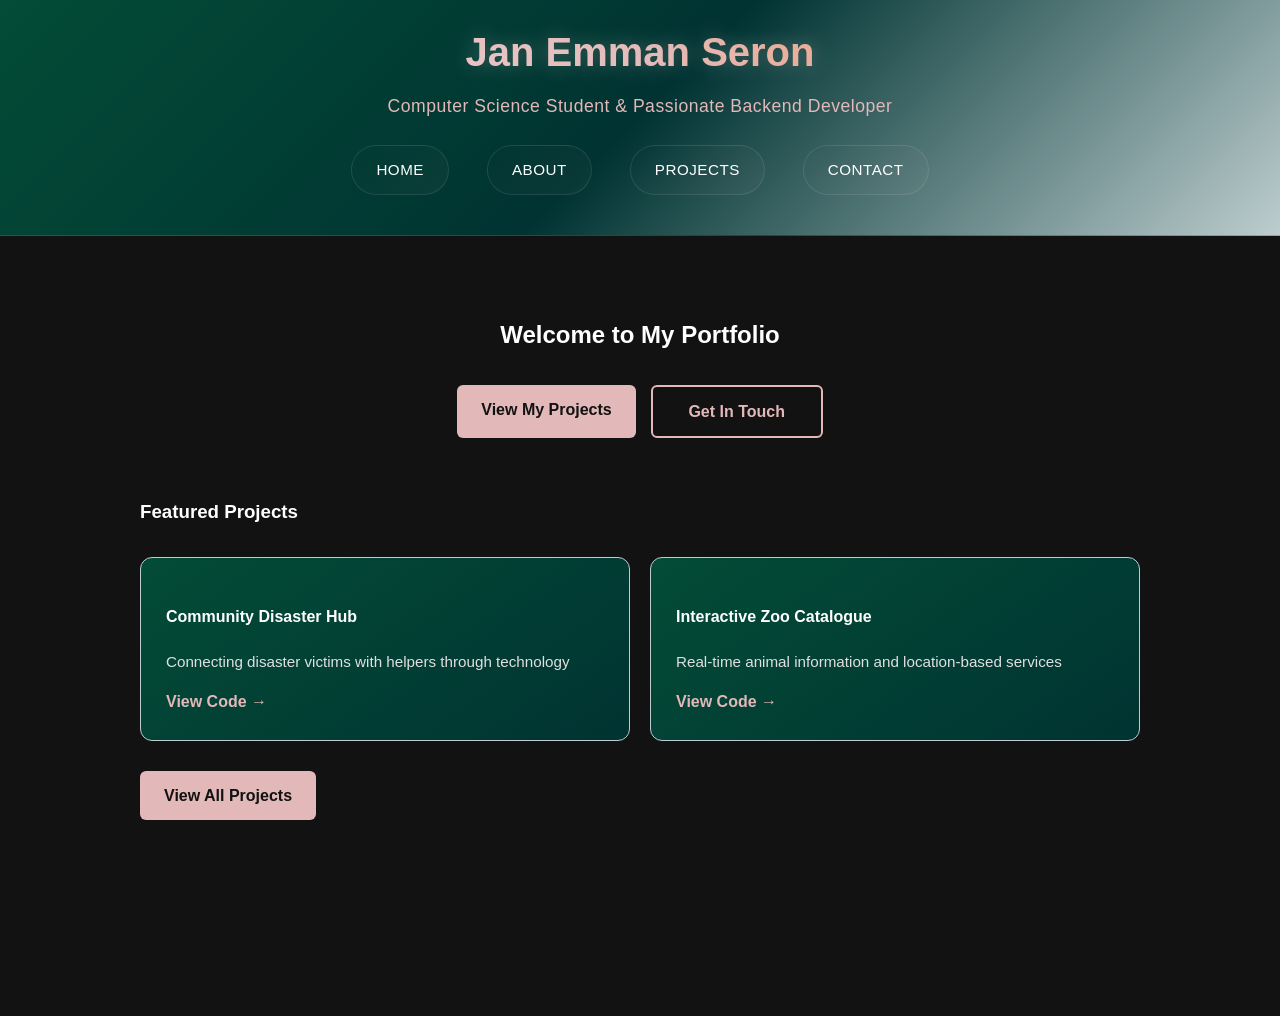
==== index.html @ 2f6e9f82 "Add files via upload" ====
<!DOCTYPE html>
<html lang="en">
<head>
    <meta charset="UTF-8">
    <meta name="viewport" content="width=device-width, initial-scale=1.0">
    <title>Home - Portfolio</title>
    <link rel="icon" type="image/png" href="assets/favicon.png">
    <link rel="stylesheet" href="css/main.css">
    <link rel="stylesheet" href="css/dark-theme.css" id="dark-theme">
    <link rel="stylesheet" href="css/components.css">
    <link rel="stylesheet" href="css/transitions.css">
</head>
<body class="page-transition">
    <header>
        <h1>Jan Emman Seron</h1>
        <p class="subtitle">Computer Science Student & Passionate Backend Developer</p>
        <nav>
            <a href="index.html" class="nav-link">Home</a>
            <a href="about.html" class="nav-link">About</a>
            <a href="projects.html" class="nav-link">Projects</a>
            <a href="contact.html" class="nav-link">Contact</a>
        </nav>
    </header>

    <main>
        <section class="hero">
            <h2>Welcome to My Portfolio</h2>
            <p class="hero-description">
                I'm a passionate computer science student at EARIST, dedicated to solving complex problems through backend development and system architecture.
            </p>
            <div class="cta-buttons">
                <a href="projects.html" class="button primary">View My Projects</a>
                <a href="contact.html" class="button secondary">Get In Touch</a>
            </div>
        </section>

        <section style="margin-top: 0px;" class="featured-projects">
            <h3>Featured Projects</h3>
            <div class="projects-preview">
                <div class="project-card">
                    <h4>Community Disaster Hub</h4>
                    <p>Connecting disaster victims with helpers through technology</p>
                    <a target="_blank" href="https://github.com/sydSeron/Hackathon-Team404-CommunityDisasterHub" class="project-link">View Code →</a>
                </div>
                <div class="project-card">
                    <h4>Interactive Zoo Catalogue</h4>
                    <p>Real-time animal information and location-based services</p>
                    <a target="_blank" href="https://github.com/sydSeron/interactive_zoo_catalog_using_qr_code_1" class="project-link">View Code →</a>
                </div>
            </div>
            <div class="view-all-container">
                <a href="projects.html" class="button">View All Projects</a>
            </div>
        </section>
    </main>

    <script src="js/main.js"></script>
    <script src="js/theme-toggle.js"></script>
    <script src="js/page-transitions.js"></script>
    <script src="js/enhanced-transitions.js"></script>
</body>
</html>
---- css/main.css ----
html, body {
    height: auto;
    min-height: 100vh;
    overflow-x: hidden;
    overflow-y: auto;
    scroll-behavior: smooth;
}

body {
    margin: 0;
    padding: 0;
    font-family: 'Arial', sans-serif;
    background-color: #121212;
    color: #ffffff;
    line-height: 1.6;
}

header {
    background-color: #1e1e1e;
    padding: 20px;
    text-align: center;
}

h1 {
    font-size: 2.5em;
    margin: 0;
}

nav {
    margin: 20px 0;
}

nav a {
    color: #ffffff;
    text-decoration: none;
    margin: 0 15px;
    font-weight: bold;
}

nav a:hover {
    text-decoration: underline;
}

main {
    min-height: calc(100vh - 200px);
    padding-bottom: 60px;
    padding: 20px;
}

footer {
    background-color: #1e1e1e;
    text-align: center;
    padding: 10px;
    position: relative;
    bottom: 0;
    width: 100%;
}

pre {
    background-color: #2a2a2a;
    padding: 15px;
    border-radius: 5px;
    overflow: auto;
}

a {
    color: #E3B8B8;
}

a:hover {
    color: #FF8128;
}

.contact-icon img {
    width: 24px;
    height: 24px;
    object-fit: contain;
}
---- css/dark-theme.css ----
body {
    background-color: #121212;
    color: #e0e0e0;
    font-family: Arial, sans-serif;
}

header {
    background-color: #1e1e1e;
    padding: 20px;
    text-align: center;
}

h1 {
    color: #ffffff;
}

a {
    color: #bb86fc;
    text-decoration: none;
}

a:hover {
    text-decoration: underline;
}

pre {
    background-color: #1e1e1e;
    border: 1px solid #333333;
    padding: 10px;
    overflow: auto;
}

main {
    padding: 20px;
}

footer {
    background-color: #1e1e1e;
    padding: 10px;
    text-align: center;
    position: fixed;
    width: 100%;
    bottom: 0;
}
---- css/components.css ----
body {
    background-color: #121212;
    color: #e0e0e0;
    font-family: Arial, sans-serif;
    min-height: 100vh;
    display: flex;
    flex-direction: column;
}

html {
    scroll-behavior: smooth;
}

h1, h2, h3, h4, h5, h6 {
    color: #ffffff;
}

a {
    color: #E3B8B8;
    text-decoration: none;
}

a:hover {
    text-decoration: underline;
}

.header {
    background-color: #1e1e1e;
    padding: 20px;
    text-align: center;
}

.nav {
    display: flex;
    justify-content: center;
    margin: 20px 0;
}

.nav a {
    margin: 0 15px;
    padding: 10px 15px;
    border-radius: 5px;
    transition: background-color 0.3s;
}

.nav a:hover {
    background-color: #333333;
}

.card {
    background-color: #1e1e1e;
    border: 1px solid #333333;
    border-radius: 8px;
    padding: 15px;
    margin: 10px;
    transition: transform 0.3s;
}

.card:hover {
    transform: scale(1.05);
}

.button {
    display: inline-block;
    padding: 12px 24px;
    background-color: #E3B8B8;
    color: #121212;
    text-decoration: none;
    border-radius: 6px;
    font-weight: bold;
    transition: background-color 0.3s ease;
    border: none;
    cursor: pointer;
    min-width: 120px;
}

.button:hover {
    background-color: #FF8128;
}

/* Modern Navigation Bar Styles */
header {
    background: linear-gradient(135deg, #034C36 0%, #003332 50%, #BDCDCF 100%);
    padding: 20px 0;
    box-shadow: 0 2px20px rgba(0, 0, 0, 0.3);
    position: sticky;
    top: 0;
    z-index: 1000;
    backdrop-filter: blur(10px);
    border-bottom: 1px solid rgba(255, 255, 255, 0.1);
}

header h1 {
    text-align: center;
    margin: 0 0 8px 0;
    font-size: 2.5em;
    font-weight: 700;
    background: linear-gradient(45deg, #F2E0DF, #E3B8B8, #FF8128);
    -webkit-background-clip: text;
    -webkit-text-fill-color: transparent;
    background-clip: text;
    text-shadow: 0 0 20px rgba(242, 224, 223, 0.3);
}

.subtitle {
    text-align: center;
    color: #E3B8B8;
    font-size: 1.1em;
    margin: 0 0 25px 0;
    font-weight: 300;
    letter-spacing: 0.5px;
}

nav {
    display: flex;
    justify-content: center;
    align-items: center;
    gap: 8px;
    margin-top: 15px;
    padding: 0 20px;
}

.nav-link {
    position: relative;
    color: #ffffff;
    text-decoration: none;
    padding: 12px 24px;
    border-radius: 25px;
    font-weight: 500;
    font-size: 0.95em;
    transition: all 0.3s cubic-bezier(0.4, 0, 0.2, 1);
    background: linear-gradient(145deg, transparent, rgba(227, 184, 184, 0.05));
    border: 1px solid rgba(255, 255, 255, 0.1);
    overflow: hidden;
    text-transform: uppercase;
    letter-spacing: 0.5px;
}

.nav-link::before {
    content: '';
    position: absolute;
    top: 0;
    left: -100%;
    width: 100%;
    height: 100%;
    background: linear-gradient(90deg, transparent, rgba(227, 184, 184, 0.3), transparent);
    transition: left 0.5s ease;
}

.nav-link:hover::before {
    left: 100%;
}

.nav-link::after {
    content: '';
    position: absolute;
    bottom: 0;
    left: 50%;
    width: 0;
    height: 2px;
    background: linear-gradient(90deg, #E3B8B8, #034C36);
    transition: all 0.3s ease;
    transform: translateX(-50%);
}

.nav-link:hover {
    color: #E3B8B8;
    background: linear-gradient(145deg, rgba(227, 184, 184, 0.1), rgba(3, 76, 54, 0.1));
    border-color: rgba(227, 184, 184, 0.3);
    transform: translateY(-2px);
    box-shadow: 0 5px 15px rgba(227, 184, 184, 0.2);
}

.nav-link:hover::after {
    width: 80%;
}

.nav-link:active {
    transform: translateY(0);
}

/* Active page styling */
.nav-link[href*="index.html"]:hover,
.nav-link[href*="about.html"]:hover,
.nav-link[href*="projects.html"]:hover,
.nav-link[href*="contact.html"]:hover {
    background: linear-gradient(145deg, rgba(227, 184, 184, 0.15), rgba(3, 76, 54, 0.15));
}

/* Mobile Navigation */
@media (max-width: 768px) {
    header {
        padding: 15px 0;
    }
    
    header h1 {
        font-size: 2em;
        margin-bottom: 5px;
    }
    
    .subtitle {
        font-size: 1em;
        margin-bottom: 20px;
    }
    
    nav {
        flex-wrap: wrap;
        gap: 8px;
        justify-content: center;
    }
    
    .nav-link {
        padding: 10px 18px;
        font-size: 0.9em;
    }
}

@media (max-width: 480px) {
    nav {
        flex-direction: column;
        gap: 8px;
    }
    
    .nav-link {
        width: 200px;
        text-align: center;
    }
}

/* Additional styles for the enhanced home page */
.theme-toggle {
    position: absolute;
    top: 20px;
    right: 20px;
    background: linear-gradient(145deg, rgba(227, 184, 184, 0.1), rgba(3, 76, 54, 0.1));
    border: 1px solid rgba(227, 184, 184, 0.3);
    border-radius: 50%;
    width: 45px;
    height: 45px;
    display: flex;
    align-items: center;
    justify-content: center;
    font-size: 1.2em;
    cursor: pointer;
    color: #E3B8B8;
    transition: all 0.3s ease;
}

.theme-toggle:hover {
    background: linear-gradient(145deg, rgba(227, 184, 184, 0.2), rgba(3, 76, 54, 0.2));
    transform: rotate(180deg);
    box-shadow: 0 5px 15px rgba(227, 184, 184, 0.3);
}

.hero {
    text-align: center;
    padding: 40px 20px;
    max-width: 800px;
    margin: 0 auto;
}

.hero-description {
    font-size: 1.1em;
    line-height: 1.6;
    margin: 20px 0 30px 0;
    color: #e0e0e0;
}

.cta-buttons {
    display: flex;
    gap: 15px;
    justify-content: center;
    flex-wrap: wrap;
}

.button.primary {
    background-color: #E3B8B8;
    color: #121212;
}

.button.secondary {
    background-color: transparent;
    color: #E3B8B8;
    border: 2px solid #E3B8B8;
}

.skills-preview, .featured-projects {
    margin: 50px 0 60px 0;
    padding: 0 20px;
    max-width: 1000px;
    margin-left: auto;
    margin-right: auto;
}

.skills-grid {
    display: grid;
    grid-template-columns: repeat(auto-fit, minmax(250px, 1fr));
    gap: 20px;
    margin: 30px 0;
}

.skill-item {
    background-color: #034C36;
    padding: 20px;
    border-radius: 8px;
    border: 1px solid #BDCDCF;
    text-align: center;
}

.skill-item h4 {
    margin: 0 0 10px 0;
    color: #E3B8B8;
}

.skillink{
    color: #E3B8B8;
}

.projects-preview {
    display: grid;
    grid-template-columns: repeat(auto-fit, minmax(300px, 1fr));
    gap: 20px;
    margin: 30px 0;
}

.project-card {
    background-color: #034C36;
    padding: 20px;
    border-radius: 8px;
    border: 1px solid #BDCDCF;
    transition: transform 0.3s ease;
}

.project-card:hover {
    transform: translateY(-5px);
}

.project-link {
    color: #E3B8B8;
    text-decoration: none;
    font-weight: bold;
}

.project-link:hover {
    text-decoration: underline;
}

/* Projects Page Styles */
.projects-intro {
    text-align: center;
    margin: 40px 0;
    padding: 0 20px;
    max-width: 800px;
    margin-left: auto;
    margin-right: auto;
}

.projects-intro h2 {
    color: #ffffff;
    font-size: 2.5em;
    margin-bottom: 10px;
}

.projects-intro p {
    color: #e0e0e0;
    font-size: 1.1em;
    line-height: 1.6;
}

.projects-grid {
    display: grid;
    grid-template-columns: repeat(auto-fit, minmax(300px, 1fr));
    gap: 25px;
    padding: 0 20px;
    max-width: 1200px;
    margin: 0 auto 60px auto;
}

.project-card {
    background: linear-gradient(145deg, #034C36, #003332);
    border: 1px solid #BDCDCF;
    border-radius: 12px;
    padding: 25px;
    transition: all 0.3s ease;
    position: relative;
    overflow: hidden;
}

.project-card:hover {
    transform: translateY(-8px);
    box-shadow: 0 15px 35px rgba(227, 184, 184, 0.15);
    border-color: #E3B8B8;
}

.project-card.featured {
    border: 2px solid #FF8128;
    background: linear-gradient(145deg, #034C36, #003332);
    box-shadow: 0 8px 25px rgba(255, 129, 40, 0.15);
}

.project-card.featured::before {
    content: "Featured";
    position: absolute;
    top: 10px;
    right: 10px;
    background: #FF8128;
    color: #ffffff;
    padding: 6px 12px;
    border-radius: 6px;
    font-size: 0.75em;
    font-weight: bold;
    text-transform: uppercase;
    letter-spacing: 0.5px;
    box-shadow: 0 2px 8px rgba(255, 129, 40, 0.3);
}

.project-card.featured:hover {
    transform: translateY(-8px);
    box-shadow: 0 20px 40px rgba(255, 129, 40, 0.25);
    border-color: #FF8128;
}

.project-icon {
    width: 60px;
    height: 60px;
    margin-bottom: 15px;
    display: flex;
    align-items: center;
    justify-content: center;
    background: #333333;
    border-radius: 8px;
    padding: 10px;
}

.project-icon img {
    width: 40px;
    height: 40px;
    object-fit: contain;
}

.project-card h3 {
    color: #ffffff;
    font-size: 1.3em;
    margin: 15px 0 10px 0;
    font-weight: bold;
}

.project-card p {
    color: #e0e0e0;
    line-height: 1.5;
    margin-bottom: 15px;
    font-size: 0.95em;
}

.project-tech {
    display: flex;
    flex-wrap: wrap;
    gap: 8px;
    margin-bottom: 20px;
}

.tech-tag {
    background: #033D2E;
    color: #E3B8B8;
    padding: 4px 10px;
    border-radius: 15px;
    font-size: 0.8em;
    font-weight: 500;
    border: 1px solid #BDCDCF;
}

.project-link {
    color: #E3B8B8;
    text-decoration: none;
    font-weight: bold;
    display: inline-flex;
    align-items: center;
    transition: color 0.3s ease;
}

.project-link:hover {
    color: #FF8128;
    text-decoration: underline;
}

/* Professional Contact Page Styles */
.contact-intro {
    text-align: center;
    margin: 50px auto;
    padding: 0 20px;
    max-width: 600px;
}

.contact-intro h2 {
    color: #ffffff;
    font-size: 2.2em;
    margin-bottom: 15px;
    font-weight: 600;
}

.contact-intro p {
    color: #e0e0e0;
    font-size: 1.1em;
    line-height: 1.6;
    font-weight: 300;
}

.contact-content {
    max-width: 800px;
    margin: 0 auto;
    padding: 20px;
    box-sizing: border-box;
}

.contact-info {
    display: flex;
    flex-direction: column;
    gap: 15px;
    padding: 20px;
    background: linear-gradient(145deg, #034C36, #003332);
    border-radius: 15px;
    border: 2px solid #BDCDCF;
    box-sizing: border-box;
    margin-bottom: 50px; /* Increased space before footer */
}

.contact-item {
    display: flex;
    align-items: flex-start;
    gap: 15px;
    padding: 15px;
    background: rgba(189, 205, 207, 0.1);
    border: 1px solid #BDCDCF;
    border-radius: 10px;
    transition: all 0.3s ease;
    box-sizing: border-box;
}

.contact-item:hover {
    background: rgba(189, 205, 207, 0.2);
    border-color: #E3B8B8;
    transform: translateY(-2px);
    box-shadow: 0 5px 15px rgba(227, 184, 184, 0.1);
}

.contact-details {
    display: flex;
    flex-direction: column;
    gap: 5px;
    flex: 1;
    min-width: 0;
    overflow: hidden;
}

.contact-details a {
    color: #E3B8B8;
    text-decoration: none;
    transition: color 0.3s ease;
    word-wrap: break-word;
    overflow-wrap: break-word;
    display: block;
}

/* Mobile responsive fixes */
@media (max-width: 768px) {
    .contact-content {
        padding: 15px;
        margin: 0 15px;
        margin-bottom: 40px; /* Add bottom margin */
    }
    
    .contact-info {
        padding: 15px;
        margin-bottom: 40px; /* Increased mobile spacing */
    }
    
    .contact-item {
        padding: 12px;
        gap: 12px;
    }
    
    .contact-details a {
        font-size: 0.9em;
        line-height: 1.4;
        word-break: break-all;
    }
    
    .contact-details strong {
        font-size: 0.95em;
    }
}

@media (max-width: 480px) {
    .contact-content {
        padding: 10px;
        margin: 0 10px;
        margin-bottom: 50px; /* Even more space on small screens */
    }
    
    .contact-info {
        padding: 12px;
        margin-bottom: 50px;
    }
    
    main {
        padding-bottom: 100px; /* Maximum padding for small screens */
    }
}

/* Ensure footer doesn't overlap */
main {
    padding-bottom: 60px; /* Increased padding */
    min-height: calc(100vh - 200px); /* Ensure main takes enough space */
}

footer {
    margin-top: auto;
    padding: 25px 20px;
    text-align: center;
    background: linear-gradient(135deg, #1e1e1e, #2a2a2a);
    border-top: 1px solid #BDCDCF;
    position: relative;
    bottom: 0;
    width: 100%;
    box-sizing: border-box;
}

/* Coming Soon Badge Styles */
.project-card.coming-soon {
    opacity: 0.8;
    position: relative;
    border: 2px dashed #BDCDCF;
}

.coming-soon-badge {
    position: absolute;
    top: 15px;
    right: 15px;
    background: linear-gradient(135deg, #FF8128, #E3B8B8);
    color: white;
    padding: 5px 12px;
    border-radius: 15px;
    font-size: 0.8em;
    font-weight: bold;
    text-transform: uppercase;
    letter-spacing: 0.5px;
}

/* Disabled Link Styles */
.project-link.disabled {
    color: #888;
    cursor: not-allowed;
    text-decoration: none;
}

.project-link.disabled:hover {
    color: #888;
    transform: none;
}

/* Card Hover Effects */
.project-card.coming-soon:hover {
    transform: translateY(-3px);
    box-shadow: 0 8px 25px rgba(255, 129, 40, 0.15);
}
---- css/transitions.css ----
/* Enhanced Page Transition Effects */
.page-transition {
    opacity: 0;
    animation: fadeInUp 0.6s ease-out forwards;
    overflow-y: auto;
    height: auto;
    min-height: 100vh;
}

.page-transition.loaded {
    opacity: 1;
}

/* Fade in with slide up animation */
@keyframes fadeInUp {
    from {
        opacity: 0;
        transform: translateY(30px);
    }
    to {
        opacity: 1;
        transform: translateY(0);
    }
}

/* Fade out with slide down animation */
@keyframes fadeOutDown {
    from {
        opacity: 1;
        transform: translateY(0);
    }
    to {
        opacity: 0;
        transform: translateY(-30px);
    }
}

.page-exit {
    animation: fadeOutDown 0.3s ease-in forwards;
}

.fade-in {
    animation: fadeIn 0.6s ease-in-out;
    height: auto;
    overflow: visible;
}

.fade-out {
    opacity: 0 !important;
    transition: opacity 0.3s ease-in-out !important;
}

@keyframes fadeIn {
    from {
        opacity: 0;
        transform: translateY(15px);
    }
    to {
        opacity: 1;
        transform: translateY(0);
    }
}

/* Simplified section animations - all sections visible */
.fade-in section {
    opacity: 1;
    animation: fadeInSection 0.5s ease-in-out forwards;
}

.fade-in section:nth-child(1) {
    animation-delay: 0.1s;
}

.fade-in section:nth-child(2) {
    animation-delay: 0.2s;
}

.fade-in section:nth-child(3) {
    animation-delay: 0.3s;
}

@keyframes fadeInSection {
    from {
        opacity: 0;
        transform: translateY(20px);
    }
    to {
        opacity: 1;
        transform: translateY(0);
    }
}

/* Link transition effects */
.nav-link {
    position: relative;
    transition: all 0.3s ease;
}

.nav-link::after {
    content: '';
    position: absolute;
    bottom: -5px;
    left: 0;
    width: 0;
    height: 2px;
    background-color: #bb86fc;
    transition: width 0.3s ease;
}

.nav-link:hover::after {
    width: 100%;
}

/* Enhanced Card Animations */
.project-card,
.skill-item,
.contact-item {
    opacity: 0;
    transform: translateY(20px);
    animation: slideInUp 0.6s ease-out forwards;
}

/* Stagger delay for multiple items */
.project-card:nth-child(1) { animation-delay: 0.1s; }
.project-card:nth-child(2) { animation-delay: 0.2s; }
.project-card:nth-child(3) { animation-delay: 0.3s; }
.project-card:nth-child(4) { animation-delay: 0.4s; }
.project-card:nth-child(5) { animation-delay: 0.5s; }

.skill-item:nth-child(1) { animation-delay: 0.1s; }
.skill-item:nth-child(2) { animation-delay: 0.2s; }
.skill-item:nth-child(3) { animation-delay: 0.3s; }
.skill-item:nth-child(4) { animation-delay: 0.4s; }

.contact-item:nth-child(1) { animation-delay: 0.1s; }
.contact-item:nth-child(2) { animation-delay: 0.2s; }
.contact-item:nth-child(3) { animation-delay: 0.3s; }
.contact-item:nth-child(4) { animation-delay: 0.4s; }

@keyframes slideInUp {
    from {
        opacity: 0;
        transform: translateY(30px);
    }
    to {
        opacity: 1;
        transform: translateY(0);
    }
}

/* Header slide down animation */
header {
    opacity: 0;
    transform: translateY(-50px);
    animation: slideDown 0.8s ease-out 0.2s forwards;
}

@keyframes slideDown {
    from {
        opacity: 0;
        transform: translateY(-50px);
    }
    to {
        opacity: 1;
        transform: translateY(0);
    }
}

/* Loading animation for page transitions */
.page-loading {
    position: fixed;
    top: 0;
    left: 0;
    width: 100%;
    height: 4px;
    background: linear-gradient(90deg, #E3B8B8, #FF8128, #034C36);
    background-size: 200% 100%;
    animation: loading 1s ease-in-out;
    z-index: 9999;
}

@keyframes loading {
    0% {
        background-position: 200% 0;
    }
    100% {
        background-position: -200% 0;
    }
}

/* Enhanced Button Hover Effects */
.button:hover {
    transform: translateY(-2px);
    box-shadow: 0 8px 25px rgba(227, 184, 184, 0.3);
}

/* Mobile optimized animations */
@media (max-width: 768px) {
    .page-transition {
        animation-duration: 0.4s;
    }
    
    .fade-in {
        animation-duration: 0.6s;
    }
    
    .project-card,
    .skill-item,
    .contact-item {
        animation-duration: 0.5s;
    }
}

/* Reduce motion for accessibility */
@media (prefers-reduced-motion: reduce) {
    * {
        animation-duration: 0.01ms !important;
        animation-iteration-count: 1 !important;
        transition-duration: 0.01ms !important;
    }
}
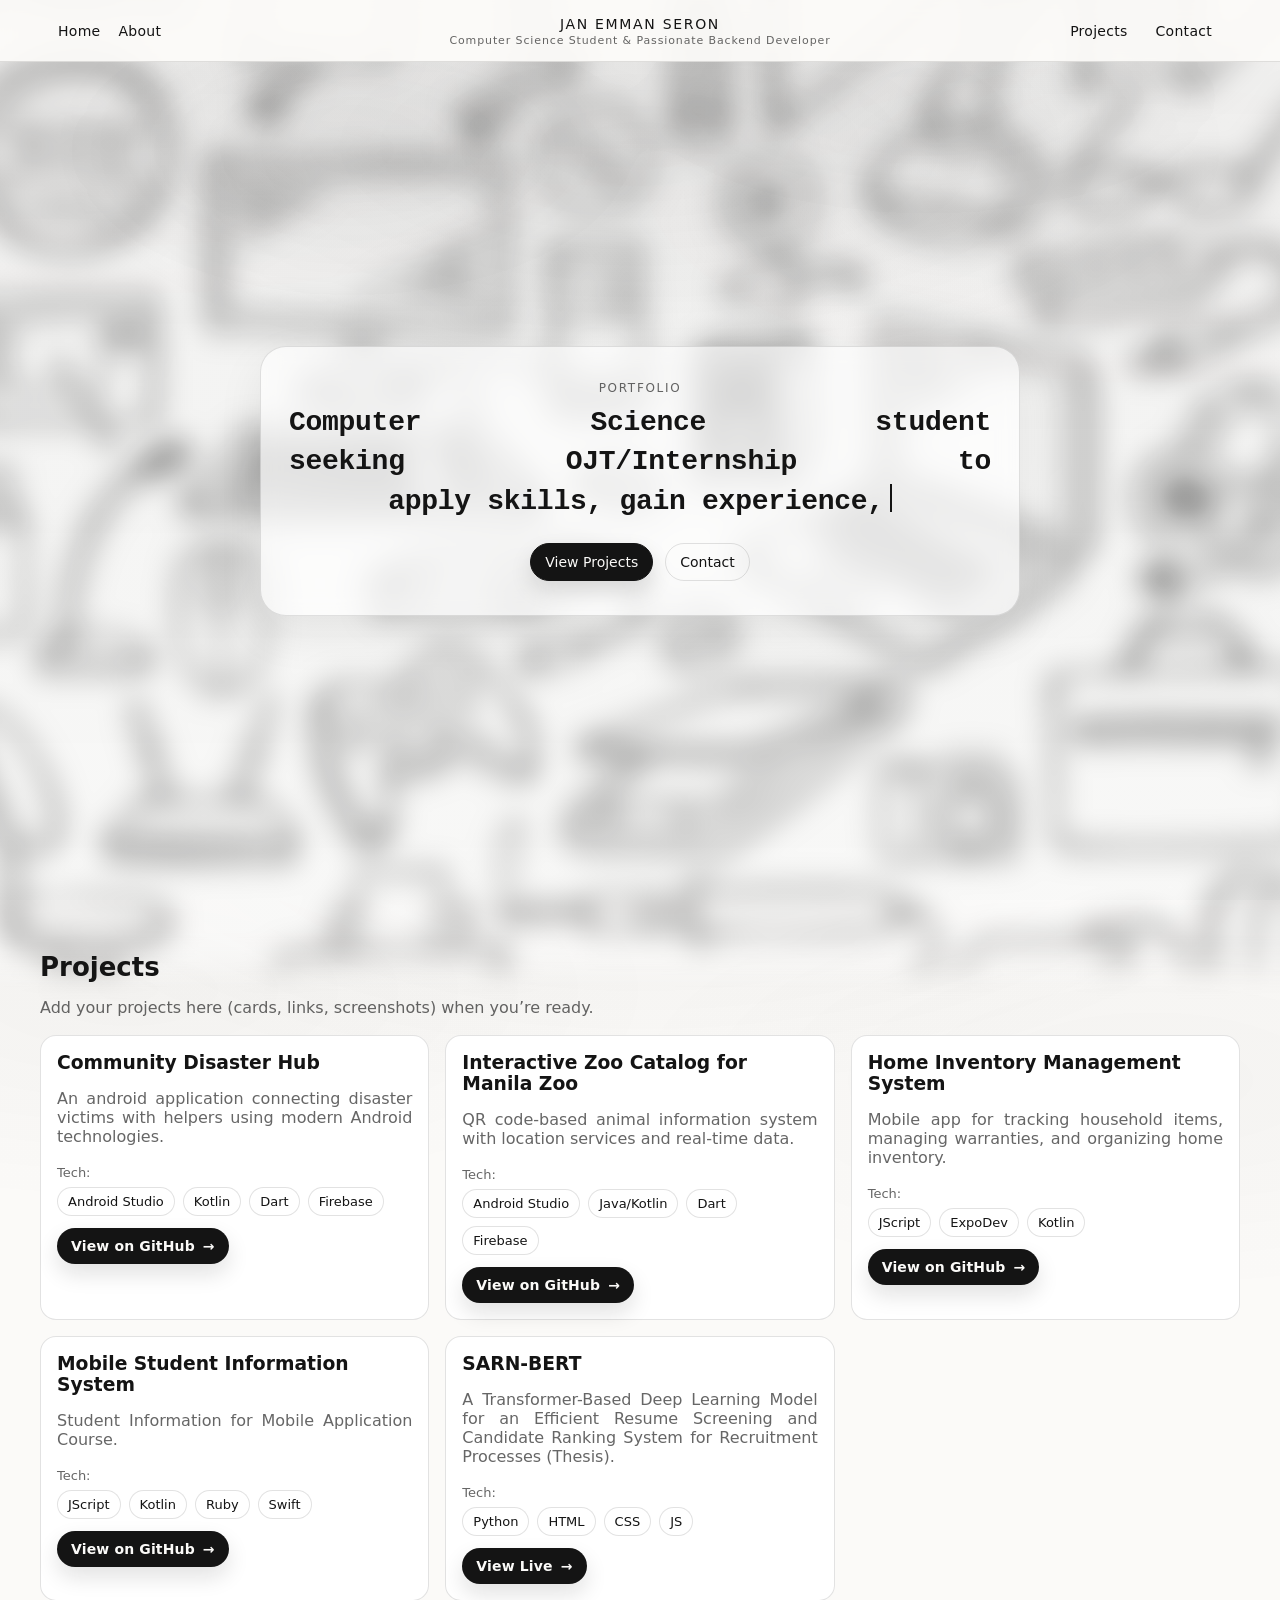
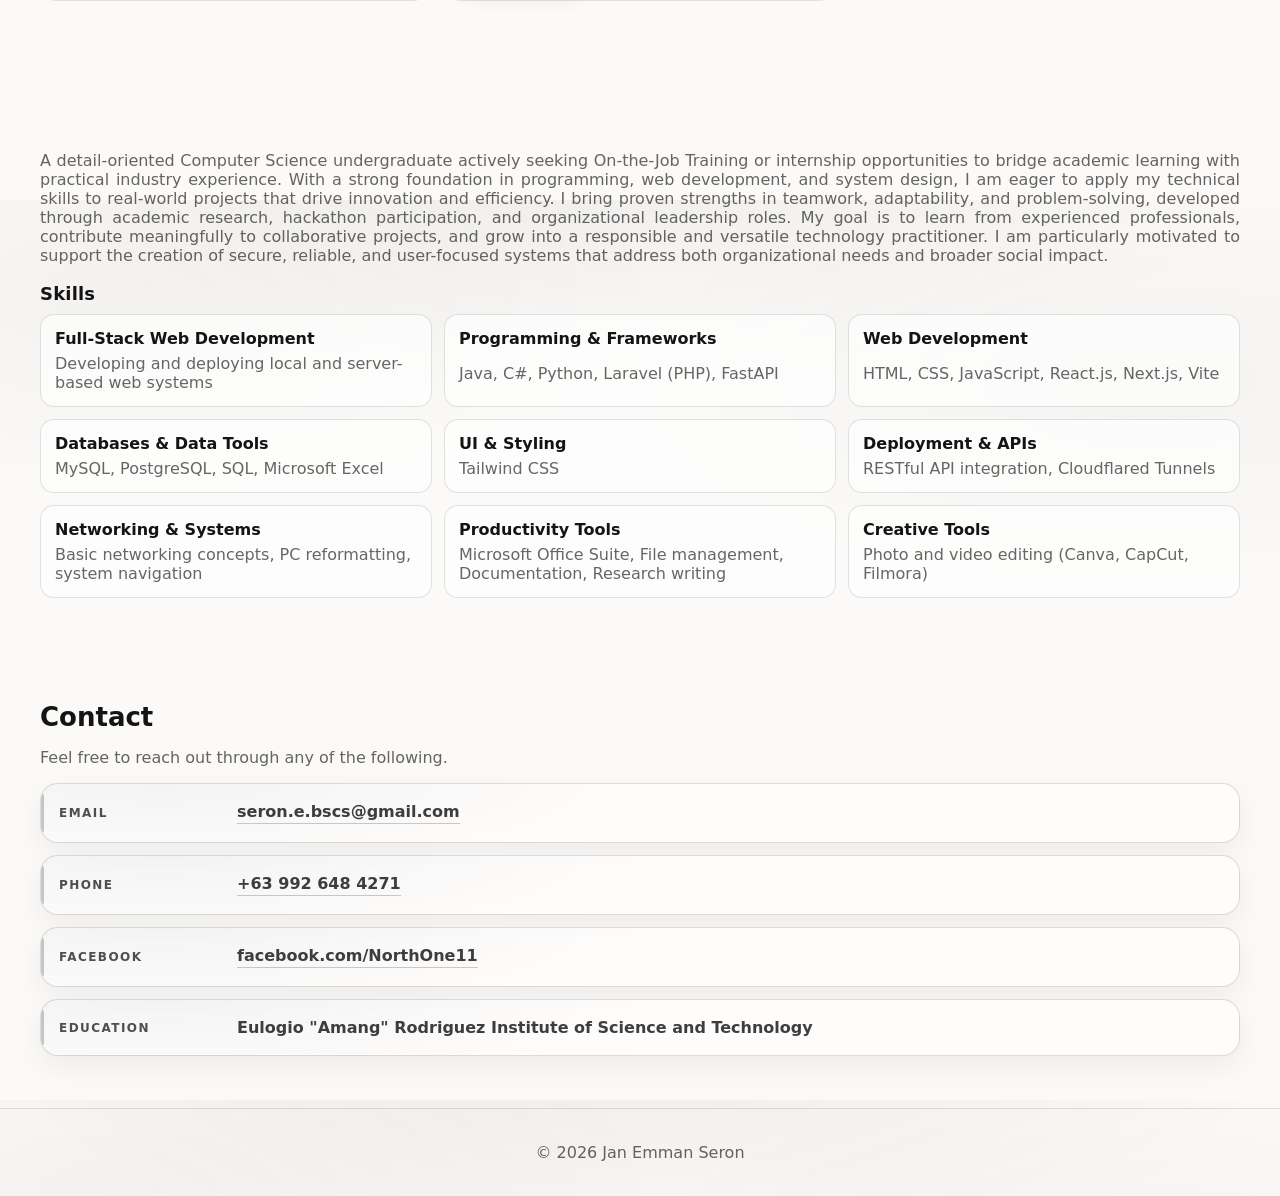
==== commit 0d51fc68: "Initial commit" ====
--- a/index.html
+++ b/index.html
@@ -1,62 +1,238 @@
-<!DOCTYPE html>
+<!doctype html>
 <html lang="en">
-<head>
-    <meta charset="UTF-8">
-    <meta name="viewport" content="width=device-width, initial-scale=1.0">
-    <title>Home - Portfolio</title>
-    <link rel="icon" type="image/png" href="assets/favicon.png">
-    <link rel="stylesheet" href="css/main.css">
-    <link rel="stylesheet" href="css/dark-theme.css" id="dark-theme">
-    <link rel="stylesheet" href="css/components.css">
-    <link rel="stylesheet" href="css/transitions.css">
-</head>
-<body class="page-transition">
-    <header>
-        <h1>Jan Emman Seron</h1>
-        <p class="subtitle">Computer Science Student & Passionate Backend Developer</p>
-        <nav>
-            <a href="index.html" class="nav-link">Home</a>
-            <a href="about.html" class="nav-link">About</a>
-            <a href="projects.html" class="nav-link">Projects</a>
-            <a href="contact.html" class="nav-link">Contact</a>
+  <head>
+    <meta charset="UTF-8" />
+    <meta name="viewport" content="width=device-width, initial-scale=1.0" />
+    <title>Jan Emman Seron | Portfolio</title>
+    <link rel="stylesheet" href="styles.css" />
+  </head>
+  <body>
+    <a class="skip-link" href="#main">Skip to content</a>
+
+    <header class="site-header" aria-label="Main navigation">
+      <div class="header-inner">
+        <nav class="nav-left" aria-label="Primary">
+          <a href="#top">Home</a>
+          <a href="#about">About</a>
         </nav>
+
+        <div class="brand" aria-label="Site title">
+          <a class="brand-link" href="#top">
+            <span class="brand-title">Jan Emman Seron</span>
+            <span class="brand-tagline">Computer Science Student &amp; Passionate Backend Developer</span>
+          </a>
+        </div>
+
+        <nav class="nav-right" aria-label="Primary">
+          <a href="#projects">Projects</a>
+          <a href="#contact" class="nav-pill">Contact</a>
+        </nav>
+
+        <button class="menu-btn" id="menuBtn" aria-label="Open menu" aria-expanded="false" aria-controls="mobileMenu">
+          <span aria-hidden="true">Menu</span>
+        </button>
+      </div>
+
+      <nav class="mobile-menu" id="mobileMenu" aria-label="Mobile" hidden>
+        <a href="#top">Home</a>
+        <a href="#about">About</a>
+        <a href="#projects">Projects</a>
+        <a href="#contact">Contact</a>
+      </nav>
     </header>
 
-    <main>
-        <section class="hero">
-            <h2>Welcome to My Portfolio</h2>
-            <p class="hero-description">
-                I'm a passionate computer science student at EARIST, dedicated to solving complex problems through backend development and system architecture.
-            </p>
-            <div class="cta-buttons">
-                <a href="projects.html" class="button primary">View My Projects</a>
-                <a href="contact.html" class="button secondary">Get In Touch</a>
-            </div>
-        </section>
-
-        <section style="margin-top: 0px;" class="featured-projects">
-            <h3>Featured Projects</h3>
-            <div class="projects-preview">
-                <div class="project-card">
-                    <h4>Community Disaster Hub</h4>
-                    <p>Connecting disaster victims with helpers through technology</p>
-                    <a target="_blank" href="https://github.com/sydSeron/Hackathon-Team404-CommunityDisasterHub" class="project-link">View Code →</a>
-                </div>
-                <div class="project-card">
-                    <h4>Interactive Zoo Catalogue</h4>
-                    <p>Real-time animal information and location-based services</p>
-                    <a target="_blank" href="https://github.com/sydSeron/interactive_zoo_catalog_using_qr_code_1" class="project-link">View Code →</a>
-                </div>
-            </div>
-            <div class="view-all-container">
-                <a href="projects.html" class="button">View All Projects</a>
-            </div>
-        </section>
+    <main id="main">
+      <section class="hero" id="top" aria-label="Intro">
+        <div class="hero-inner">
+          <p class="hero-kicker">Portfolio</p>
+          <h1 class="hero-title">
+            <span
+              class="typewriter"
+              id="introType"
+              aria-hidden="true"
+              data-text="Computer Science student seeking OJT/Internship to apply skills, gain experience, and contribute to projects."
+            ></span>
+            <span class="sr-only"
+              >Computer Science student seeking OJT/Internship to apply skills, gain experience, and contribute to projects.</span
+            >
+          </h1>
+          <div class="hero-actions">
+            <a class="btn" href="#projects">View Projects</a>
+            <a class="btn btn-ghost" href="#contact">Contact</a>
+          </div>
+        </div>
+      </section>
+
+      <section class="section" id="projects" aria-label="Projects">
+        <div class="section-inner">
+          <h2>Projects</h2>
+          <p class="muted">Add your projects here (cards, links, screenshots) when you’re ready.</p>
+          <div class="grid" role="list">
+            <article class="card" role="listitem">
+              <h3>Community Disaster Hub</h3>
+              <p class="muted">An android application connecting disaster victims with helpers using modern Android technologies.</p>
+              <p class="card-meta"><span class="meta-label">Tech:</span></p>
+              <ul class="tags" aria-label="Languages and tools used">
+                <li class="tag">Android Studio</li>
+                <li class="tag">Kotlin</li>
+                <li class="tag">Dart</li>
+                <li class="tag">Firebase</li>
+              </ul>
+              <div class="card-links">
+                <a class="link-btn" href="https://github.com/sydSeron/Hackathon-Team404-CommunityDisasterHub" target="_blank" rel="noopener noreferrer">View on GitHub</a>
+              </div>
+            </article>
+            <article class="card" role="listitem">
+              <h3>Interactive Zoo Catalog for Manila Zoo</h3>
+              <p class="muted">QR code-based animal information system with location services and real-time data.</p>
+              <p class="card-meta"><span class="meta-label">Tech:</span></p>
+              <ul class="tags" aria-label="Languages and tools used">
+                <li class="tag">Android Studio</li>
+                <li class="tag">Java/Kotlin</li>
+                <li class="tag">Dart</li>
+                <li class="tag">Firebase</li>
+              </ul>
+              <div class="card-links">
+                <a class="link-btn" href="https://github.com/sydSeron/interactive_zoo_catalog_using_qr_code_1" target="_blank" rel="noopener noreferrer">View on GitHub</a>
+              </div>
+            </article>
+            <article class="card" role="listitem">
+              <h3>Home Inventory Management System</h3>
+              <p class="muted">Mobile app for tracking household items, managing warranties, and organizing home inventory.</p>
+              <p class="card-meta"><span class="meta-label">Tech:</span></p>
+              <ul class="tags" aria-label="Languages and tools used">
+                <li class="tag">JScript</li>
+                <li class="tag">ExpoDev</li>
+                <li class="tag">Kotlin</li>
+              </ul>
+              <div class="card-links">
+                <a class="link-btn" href="https://github.com/sydSeron/Home-Inventory-Management-System" target="_blank" rel="noopener noreferrer">View on GitHub</a>
+              </div>
+            </article>
+
+            <article class="card" role="listitem">
+              <h3>Mobile Student Information System</h3>
+              <p class="muted">Student Information for Mobile Application Course.</p>
+              <p class="card-meta"><span class="meta-label">Tech:</span></p>
+              <ul class="tags" aria-label="Languages and tools used">
+                <li class="tag">JScript</li>
+                <li class="tag">Kotlin</li>
+                <li class="tag">Ruby</li>
+                <li class="tag">Swift</li>
+              </ul>
+              <div class="card-links">
+                <a class="link-btn" href="https://github.com/sydSeron/Information-System-MobileApplication" target="_blank" rel="noopener noreferrer">View on GitHub</a>
+              </div>
+            </article>
+
+            <article class="card" role="listitem">
+              <h3>SARN-BERT</h3>
+              <p class="muted">A Transformer-Based Deep Learning Model for an Efficient Resume Screening and Candidate Ranking System for Recruitment Processes (Thesis).</p>
+              <p class="card-meta"><span class="meta-label">Tech:</span></p>
+              <ul class="tags" aria-label="Languages and tools used">
+                <li class="tag">Python</li>
+                <li class="tag">HTML</li>
+                <li class="tag">CSS</li>
+                <li class="tag">JS</li>
+              </ul>
+              <div class="card-links">
+                <a class="link-btn" href="https://sarnbert.app/" target="_blank" rel="noopener noreferrer">View Live</a>
+              </div>
+            </article>
+          </div>
+        </div>
+      </section>
+
+      <section class="section" id="about" aria-label="About">
+        <div class="section-inner">
+          <h2>About</h2>
+          <p class="muted">
+            A detail-oriented Computer Science undergraduate actively seeking On-the-Job Training or internship opportunities to bridge academic learning with practical industry experience. With a strong foundation in programming, web development, and system design, I am eager to apply my technical skills to real-world projects that drive innovation and efficiency. I bring proven strengths in teamwork, adaptability, and problem-solving, developed through academic research, hackathon participation, and organizational leadership roles. My goal is to learn from experienced professionals, contribute meaningfully to collaborative projects, and grow into a responsible and versatile technology practitioner. I am particularly motivated to support the creation of secure, reliable, and user-focused systems that address both organizational needs and broader social impact.
+          </p>
+
+          <h3 class="subhead">Skills</h3>
+          <ul class="skill-list" aria-label="Skills overview">
+            <li class="skill-item">
+              <span class="skill-label">Full-Stack Web Development</span>
+              <span class="skill-value">Developing and deploying local and server-based web systems</span>
+            </li>
+            <li class="skill-item">
+              <span class="skill-label">Programming &amp; Frameworks</span>
+              <span class="skill-value">Java, C#, Python, Laravel (PHP), FastAPI</span>
+            </li>
+            <li class="skill-item">
+              <span class="skill-label">Web Development</span>
+              <span class="skill-value">HTML, CSS, JavaScript, React.js, Next.js, Vite</span>
+            </li>
+            <li class="skill-item">
+              <span class="skill-label">Databases &amp; Data Tools</span>
+              <span class="skill-value">MySQL, PostgreSQL, SQL, Microsoft Excel</span>
+            </li>
+            <li class="skill-item">
+              <span class="skill-label">UI &amp; Styling</span>
+              <span class="skill-value">Tailwind CSS</span>
+            </li>
+            <li class="skill-item">
+              <span class="skill-label">Deployment &amp; APIs</span>
+              <span class="skill-value">RESTful API integration, Cloudflared Tunnels</span>
+            </li>
+            <li class="skill-item">
+              <span class="skill-label">Networking &amp; Systems</span>
+              <span class="skill-value">Basic networking concepts, PC reformatting, system navigation</span>
+            </li>
+            <li class="skill-item">
+              <span class="skill-label">Productivity Tools</span>
+              <span class="skill-value">Microsoft Office Suite, File management, Documentation, Research writing</span>
+            </li>
+            <li class="skill-item">
+              <span class="skill-label">Creative Tools</span>
+              <span class="skill-value">Photo and video editing (Canva, CapCut, Filmora)</span>
+            </li>
+          </ul>
+        </div>
+      </section>
+
+      <section class="section" id="contact" aria-label="Contact">
+        <div class="section-inner">
+          <h2>Contact</h2>
+          <p class="muted">Feel free to reach out through any of the following.</p>
+
+          <dl class="contact-list" aria-label="Contact details">
+            <div class="contact-row">
+              <dt>Email</dt>
+              <dd>
+                <a class="contact-link" href="mailto:seron.e.bscs@gmail.com"><span class="contact-value">seron.e.bscs@gmail.com</span></a>
+              </dd>
+            </div>
+            <div class="contact-row">
+              <dt>Phone</dt>
+              <dd>
+                <a class="contact-link" href="tel:+639926484271"><span class="contact-value">+63 992 648 4271</span></a>
+              </dd>
+            </div>
+            <div class="contact-row">
+              <dt>Facebook</dt>
+              <dd>
+                <a class="contact-link" href="https://www.facebook.com/NorthOne11" target="_blank" rel="noopener noreferrer">
+                  <span class="contact-value">facebook.com/NorthOne11</span>
+                </a>
+              </dd>
+            </div>
+            <div class="contact-row">
+              <dt>Education</dt>
+              <dd><span class="contact-value">Eulogio "Amang" Rodriguez Institute of Science and Technology</span></dd>
+            </div>
+          </dl>
+        </div>
+      </section>
     </main>
 
-    <script src="js/main.js"></script>
-    <script src="js/theme-toggle.js"></script>
-    <script src="js/page-transitions.js"></script>
-    <script src="js/enhanced-transitions.js"></script>
-</body>
-</html>+    <footer class="site-footer">
+      <div class="footer-inner">
+        <p class="muted">© 2026 Jan Emman Seron</p>
+      </div>
+    </footer>
+
+    <script src="script.js"></script>
+  </body>
+</html>
--- a/styles.css
+++ b/styles.css
@@ -0,0 +1,665 @@
+:root {
+  --bg: #fbfaf8;
+  --surface: #ffffff;
+  --ink: #141414;
+  --muted: rgba(20, 20, 20, 0.65);
+  --line: rgba(20, 20, 20, 0.12);
+  --shadow: 0 18px 45px rgba(20, 20, 20, 0.08);
+  --max: 1200px;
+  --header-h: 64px;
+}
+
+[hidden] {
+  display: none !important;
+}
+
+.sr-only {
+  position: absolute;
+  width: 1px;
+  height: 1px;
+  padding: 0;
+  margin: -1px;
+  overflow: hidden;
+  clip: rect(0, 0, 0, 0);
+  white-space: nowrap;
+  border: 0;
+}
+
+* {
+  box-sizing: border-box;
+}
+
+html,
+body {
+  height: 100%;
+}
+
+body {
+  margin: 0;
+  font-family: ui-sans-serif, system-ui, -apple-system, Segoe UI, Roboto, Arial, "Noto Sans", "Liberation Sans", sans-serif;
+  color: var(--ink);
+  position: relative;
+  background:
+    radial-gradient(1200px 520px at 50% -10%, rgba(20, 20, 20, 0.06), transparent 55%),
+    radial-gradient(900px 360px at 10% 10%, rgba(20, 20, 20, 0.035), transparent 60%),
+    radial-gradient(900px 360px at 90% 20%, rgba(20, 20, 20, 0.03), transparent 60%),
+    var(--bg);
+}
+
+body::before {
+  content: "";
+  position: fixed;
+  inset: -48px;
+  z-index: 0;
+  pointer-events: none;
+  background: url("images/techdoodle.jpg") center / cover no-repeat;
+  filter: blur(14px);
+  opacity: 0.50;
+  transform: scale(1.04);
+}
+
+body > * {
+  position: relative;
+  z-index: 1;
+}
+
+a {
+  color: inherit;
+  text-decoration: none;
+}
+
+a:hover {
+  text-decoration: underline;
+  text-underline-offset: 4px;
+}
+
+.skip-link {
+  position: absolute;
+  left: -999px;
+  top: 8px;
+  padding: 10px 12px;
+  background: var(--surface);
+  border: 1px solid var(--line);
+  border-radius: 8px;
+  z-index: 100;
+}
+
+.skip-link:focus {
+  left: 10px;
+}
+
+.site-header {
+  position: sticky;
+  top: 0;
+  z-index: 50;
+  background: rgba(251, 250, 248, 0.92);
+  backdrop-filter: blur(8px);
+  border-bottom: 1px solid var(--line);
+}
+
+.header-inner {
+  max-width: var(--max);
+  margin: 0 auto;
+  padding: 14px 18px;
+  display: grid;
+  grid-template-columns: 1fr auto 1fr;
+  align-items: center;
+  gap: 14px;
+}
+
+.nav-left {
+  display: flex;
+  align-items: center;
+  justify-content: flex-start;
+  gap: 18px;
+  font-size: 14px;
+  letter-spacing: 0.02em;
+  white-space: nowrap;
+}
+
+.nav-right {
+  display: flex;
+  align-items: center;
+  justify-content: flex-end;
+  gap: 18px;
+  font-size: 14px;
+  letter-spacing: 0.02em;
+  white-space: nowrap;
+}
+
+.nav-pill {
+  padding: 6px 10px;
+}
+
+.icon-link {
+  font-size: 16px;
+  line-height: 1;
+}
+
+.brand {
+  text-align: center;
+}
+
+.brand-link {
+  display: inline-flex;
+  flex-direction: column;
+  gap: 2px;
+}
+
+.brand-title {
+  font-size: 14px;
+  letter-spacing: 0.12em;
+  text-transform: uppercase;
+}
+
+.brand-tagline {
+  font-size: 11px;
+  letter-spacing: 0.08em;
+  color: var(--muted);
+}
+
+.menu-btn {
+  display: none;
+  grid-column: 3;
+  grid-row: 1;
+  justify-self: end;
+  background: transparent;
+  border: 1px solid var(--line);
+  border-radius: 999px;
+  padding: 8px 12px;
+  font: inherit;
+  cursor: pointer;
+}
+
+.mobile-menu {
+  max-width: var(--max);
+  margin: 0 auto;
+  padding: 10px 18px 14px;
+  display: grid;
+  grid-auto-rows: min-content;
+  gap: 10px;
+  border-top: 1px solid var(--line);
+}
+
+.mobile-menu a {
+  padding: 10px 12px;
+  border: 1px solid var(--line);
+  border-radius: 10px;
+  background: var(--surface);
+}
+
+.hero {
+  position: relative;
+  min-height: calc(100vh - var(--header-h));
+  display: grid;
+  place-items: center;
+  padding: 56px 18px;
+  background:
+    linear-gradient(180deg, rgba(20, 20, 20, 0.05), rgba(20, 20, 20, 0.02)),
+    radial-gradient(1000px 400px at 50% 10%, rgba(20, 20, 20, 0.06), transparent 60%);
+  overflow: hidden;
+}
+
+.hero::before {
+  content: "";
+  position: absolute;
+  inset: -120px -80px auto -80px;
+  height: 520px;
+  background:
+    radial-gradient(closest-side at 30% 40%, rgba(20, 20, 20, 0.08), transparent 70%),
+    radial-gradient(closest-side at 70% 30%, rgba(20, 20, 20, 0.06), transparent 75%);
+  filter: blur(28px);
+  opacity: 0.7;
+  pointer-events: none;
+}
+
+.hero-inner {
+  text-align: center;
+  max-width: 760px;
+  padding: 34px 28px;
+  border: 1px solid var(--line);
+  border-radius: 26px;
+  background: rgba(255, 255, 255, 0.64);
+  box-shadow: var(--shadow);
+  backdrop-filter: blur(10px);
+}
+
+.hero-kicker {
+  margin: 0 0 8px;
+  color: var(--muted);
+  letter-spacing: 0.14em;
+  text-transform: uppercase;
+  font-size: 12px;
+}
+
+.hero-title {
+  margin: 0;
+  font-family: "Courier New", Courier, ui-monospace, SFMono-Regular, Menlo, Monaco, Consolas, "Liberation Mono", "DejaVu Sans Mono", monospace;
+  font-size: clamp(18px, 2.2vw, 28px);
+  letter-spacing: -0.01em;
+  line-height: 1.4;
+  font-weight: 700;
+  text-wrap: balance;
+  text-align: justify;
+  text-justify: inter-word;
+  text-align-last: center;
+  hyphens: auto;
+}
+
+.typewriter {
+  display: inline;
+}
+
+.typewriter::after {
+  content: "";
+  display: inline-block;
+  width: 2px;
+  height: 1em;
+  background: var(--ink);
+  margin-left: 6px;
+  vertical-align: -0.12em;
+  animation: caret-blink 900ms steps(1, end) infinite;
+}
+
+@keyframes caret-blink {
+  0%,
+  49% {
+    opacity: 1;
+  }
+  50%,
+  100% {
+    opacity: 0;
+  }
+}
+
+.hero-subtitle {
+  margin: 14px 0 0;
+  font-size: clamp(16px, 2.2vw, 20px);
+  color: var(--muted);
+}
+
+.hero-actions {
+  margin-top: 22px;
+  display: inline-flex;
+  gap: 12px;
+  flex-wrap: wrap;
+  justify-content: center;
+}
+
+.btn {
+  display: inline-block;
+  padding: 10px 14px;
+  border-radius: 999px;
+  border: 1px solid var(--ink);
+  background: var(--ink);
+  color: var(--bg);
+  font-size: 14px;
+  box-shadow: 0 10px 22px rgba(20, 20, 20, 0.12);
+  transition: transform 160ms ease, box-shadow 160ms ease, filter 160ms ease;
+}
+
+.btn:hover {
+  text-decoration: none;
+  filter: brightness(1.05);
+  transform: translateY(-1px);
+  box-shadow: 0 14px 28px rgba(20, 20, 20, 0.16);
+}
+
+.btn:focus-visible,
+.menu-btn:focus-visible,
+.nav-left a:focus-visible,
+.nav-right a:focus-visible,
+.mobile-menu a:focus-visible {
+  outline: 2px solid rgba(20, 20, 20, 0.35);
+  outline-offset: 3px;
+  border-radius: 10px;
+}
+
+.btn-ghost {
+  background: transparent;
+  color: var(--ink);
+  border-color: var(--line);
+  box-shadow: none;
+}
+
+.section {
+  padding: 52px 18px;
+}
+
+/* Fade-in-on-scroll text reveal (JS adds .js to <html> and toggles .is-visible) */
+.js .reveal {
+  opacity: 0;
+  transform: translateY(12px);
+  filter: blur(6px);
+  transition: opacity 520ms ease, transform 520ms ease, filter 520ms ease;
+}
+
+.js .reveal.is-visible {
+  opacity: 1;
+  transform: translateY(0);
+  filter: blur(0);
+}
+
+@media (prefers-reduced-motion: reduce) {
+  .js .reveal {
+    opacity: 1;
+    transform: none;
+    filter: none;
+    transition: none;
+  }
+}
+
+.section-inner {
+  max-width: var(--max);
+  margin: 0 auto;
+}
+
+.section h2 {
+  margin: 0 0 10px;
+  font-size: 26px;
+}
+
+.subhead {
+  margin: 18px 0 10px;
+  font-size: 18px;
+  letter-spacing: 0.01em;
+}
+
+.skill-list {
+  list-style: none;
+  padding: 0;
+  margin: 0;
+  display: grid;
+  gap: 10px;
+  grid-template-columns: 1fr;
+}
+
+.skill-item {
+  display: grid;
+  gap: 6px;
+  padding: 14px 14px;
+  border: 1px solid var(--line);
+  border-radius: 14px;
+  background: rgba(255, 255, 255, 0.65);
+}
+
+@media (min-width: 860px) {
+  .skill-list {
+    grid-template-columns: repeat(2, minmax(0, 1fr));
+    gap: 12px;
+  }
+}
+
+@media (min-width: 1120px) {
+  .skill-list {
+    grid-template-columns: repeat(3, minmax(0, 1fr));
+  }
+}
+
+.skill-label {
+  font-weight: 700;
+}
+
+.skill-value {
+  color: var(--muted);
+}
+
+.contact-list {
+  margin: 14px 0 0;
+  display: grid;
+  gap: 12px;
+}
+
+.contact-row {
+  position: relative;
+  overflow: hidden;
+  display: grid;
+  grid-template-columns: 160px 1fr;
+  align-items: center;
+  gap: 10px 18px;
+  padding: 18px 18px;
+  border: 1px solid rgba(20, 20, 20, 0.14);
+  border-radius: 18px;
+  background:
+    radial-gradient(900px 160px at 10% 0%, rgba(20, 20, 20, 0.04), transparent 55%),
+    rgba(255, 255, 255, 0.62);
+  box-shadow: 0 10px 30px rgba(20, 20, 20, 0.06);
+  transform: translateY(0);
+  transition: transform 180ms ease, box-shadow 180ms ease, border-color 180ms ease;
+}
+
+.contact-row::before {
+  content: "";
+  position: absolute;
+  left: 0;
+  top: 10px;
+  bottom: 10px;
+  width: 3px;
+  border-radius: 999px;
+  background: rgba(20, 20, 20, 0.22);
+}
+
+.contact-row dt {
+  font-weight: 700;
+  letter-spacing: 0.12em;
+  text-transform: uppercase;
+  font-size: 12px;
+  color: rgba(20, 20, 20, 0.75);
+}
+
+.contact-row dd {
+  margin: 0;
+  color: var(--muted);
+  display: flex;
+  flex-wrap: wrap;
+  align-items: baseline;
+  gap: 10px;
+}
+
+.contact-link {
+  color: inherit;
+  text-decoration: none;
+  display: inline-flex;
+  align-items: center;
+  gap: 8px;
+  border-bottom: 1px solid rgba(20, 20, 20, 0.22);
+  padding-bottom: 2px;
+}
+
+.contact-link:hover {
+  text-decoration: none;
+  border-bottom-color: rgba(20, 20, 20, 0.4);
+}
+
+.contact-value {
+  font-size: 16px;
+  font-weight: 650;
+  color: rgba(20, 20, 20, 0.82);
+}
+
+.contact-note {
+  font-size: 13px;
+  color: var(--muted);
+}
+
+.contact-row:hover {
+  transform: translateY(-2px);
+  box-shadow: 0 16px 38px rgba(20, 20, 20, 0.09);
+  border-color: rgba(20, 20, 20, 0.2);
+}
+
+@media (max-width: 520px) {
+  .contact-row {
+    grid-template-columns: 1fr;
+    align-items: start;
+  }
+}
+
+@media (prefers-reduced-motion: reduce) {
+  .contact-row {
+    transition: none;
+  }
+
+  .contact-row:hover {
+    transform: none;
+  }
+}
+
+.muted {
+  color: var(--muted);
+}
+
+#about p.muted {
+  text-align: justify;
+  text-justify: inter-word;
+  hyphens: auto;
+}
+
+#projects .card > p.muted {
+  text-align: justify;
+  text-justify: inter-word;
+  hyphens: auto;
+}
+
+.grid {
+  margin-top: 18px;
+  display: grid;
+  grid-template-columns: repeat(3, minmax(0, 1fr));
+  gap: 16px;
+}
+
+.card {
+  background: var(--surface);
+  border: 1px solid var(--line);
+  border-radius: 16px;
+  padding: 16px;
+  box-shadow: 0 0 0 rgba(20, 20, 20, 0);
+  transform: translateY(0);
+  transition: transform 180ms ease, box-shadow 180ms ease, border-color 180ms ease;
+}
+
+.card:hover,
+.card:focus-within {
+  transform: translateY(-4px);
+  box-shadow: var(--shadow);
+  border-color: rgba(20, 20, 20, 0.18);
+}
+
+@media (prefers-reduced-motion: reduce) {
+  .card {
+    transition: none;
+  }
+
+  .card:hover,
+  .card:focus-within {
+    transform: none;
+  }
+}
+
+.card h3 {
+  margin: 0 0 8px;
+}
+
+.card-meta {
+  margin: 10px 0 6px;
+}
+
+.meta-label {
+  color: var(--muted);
+  font-size: 13px;
+}
+
+.tags {
+  list-style: none;
+  padding: 0;
+  margin: 0;
+  display: flex;
+  flex-wrap: wrap;
+  gap: 8px;
+}
+
+.tag {
+  padding: 6px 10px;
+  border: 1px solid var(--line);
+  border-radius: 999px;
+  background: rgba(255, 255, 255, 0.7);
+  font-size: 13px;
+}
+
+.card-links {
+  display: flex;
+  gap: 14px;
+  margin-top: 12px;
+  font-size: 14px;
+}
+
+.link-btn {
+  display: inline-flex;
+  align-items: center;
+  gap: 8px;
+  padding: 10px 14px;
+  border-radius: 999px;
+  border: 0;
+  background: var(--ink);
+  color: var(--bg);
+  font-weight: 600;
+  letter-spacing: 0.01em;
+  box-shadow: 0 10px 22px rgba(20, 20, 20, 0.12);
+  transition: transform 160ms ease, box-shadow 160ms ease, filter 160ms ease;
+}
+
+.link-btn::after {
+  content: "\2192";
+  font-weight: 700;
+}
+
+.link-btn:hover {
+  text-decoration: none;
+  filter: brightness(1.05);
+  transform: translateY(-1px);
+  box-shadow: 0 14px 28px rgba(20, 20, 20, 0.16);
+}
+
+.site-footer {
+  border-top: 1px solid var(--line);
+  padding: 18px;
+}
+
+.footer-inner {
+  max-width: var(--max);
+  margin: 0 auto;
+  text-align: center;
+}
+
+@media (max-width: 980px) {
+  .nav-left,
+  .nav-right {
+    gap: 12px;
+    font-size: 13px;
+  }
+
+  .grid {
+    grid-template-columns: repeat(2, minmax(0, 1fr));
+  }
+}
+
+@media (max-width: 760px) {
+  .nav-left,
+  .nav-right {
+    display: none;
+  }
+
+  .menu-btn {
+    display: inline-flex;
+    align-items: center;
+    gap: 8px;
+  }
+
+  .header-inner {
+    grid-template-columns: 1fr auto 1fr;
+  }
+
+  .grid {
+    grid-template-columns: 1fr;
+  }
+}
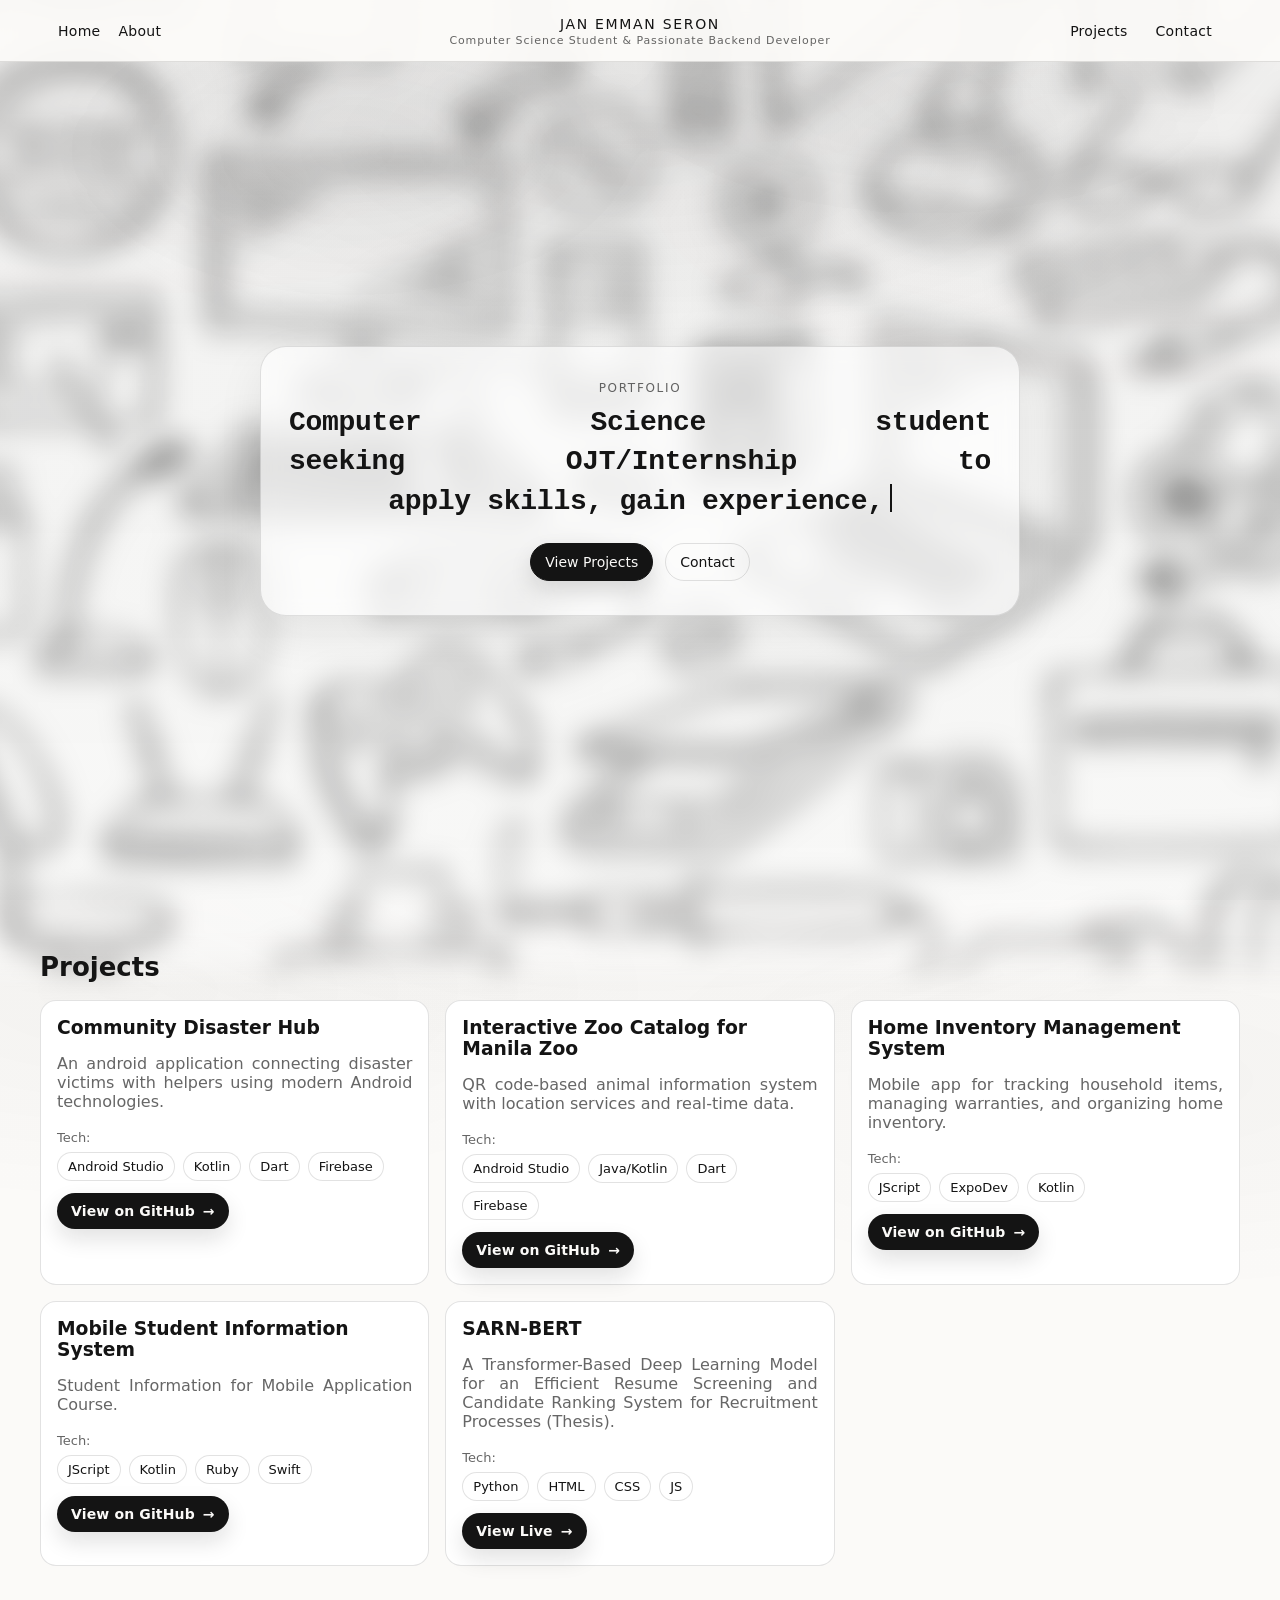
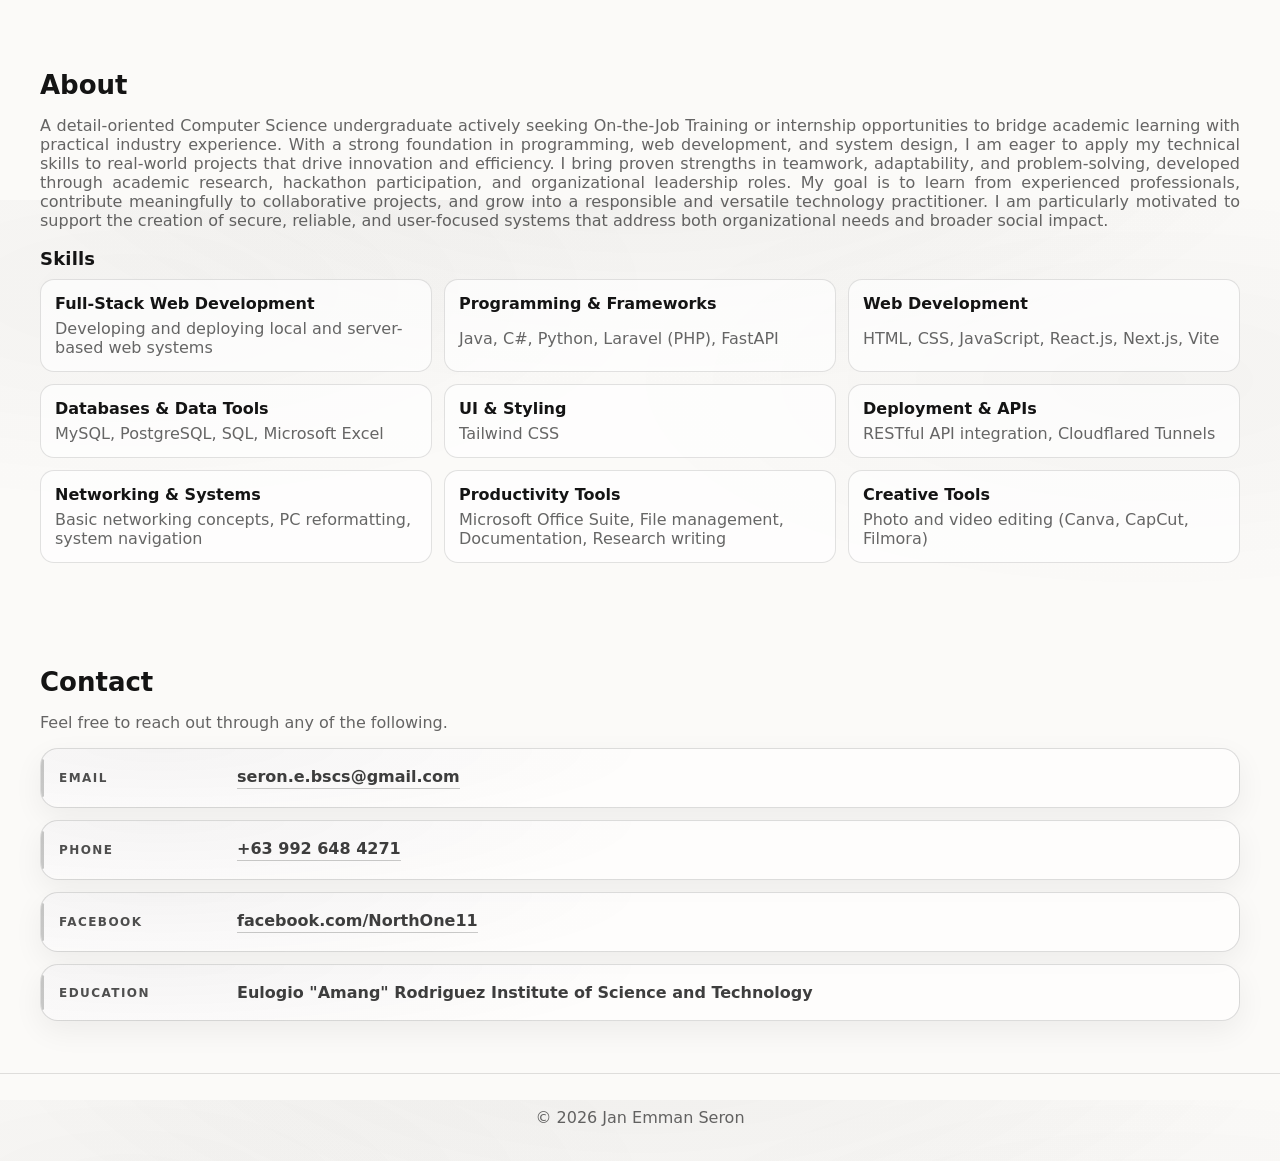
==== commit a9c3d2e0: "changes to projects section" ====
--- a/index.html
+++ b/index.html
@@ -66,7 +66,6 @@
       <section class="section" id="projects" aria-label="Projects">
         <div class="section-inner">
           <h2>Projects</h2>
-          <p class="muted">Add your projects here (cards, links, screenshots) when you’re ready.</p>
           <div class="grid" role="list">
             <article class="card" role="listitem">
               <h3>Community Disaster Hub</h3>
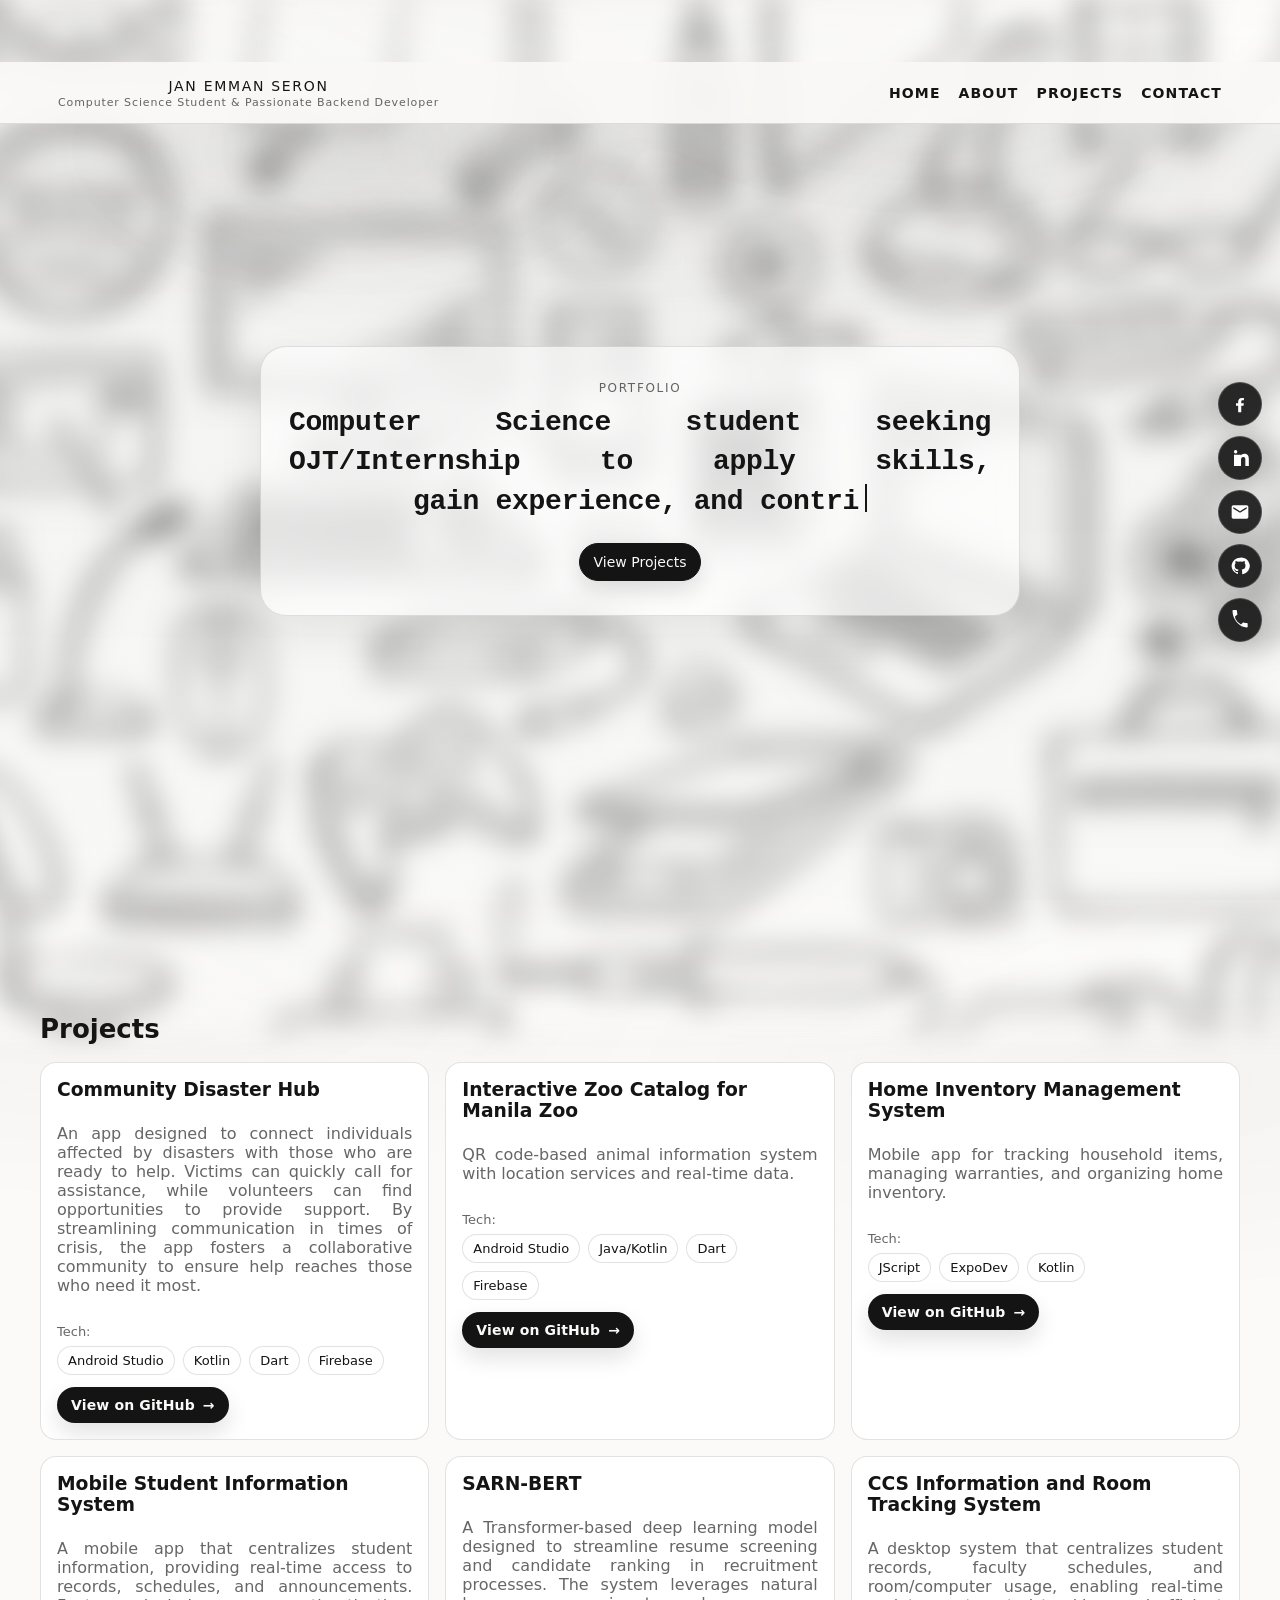
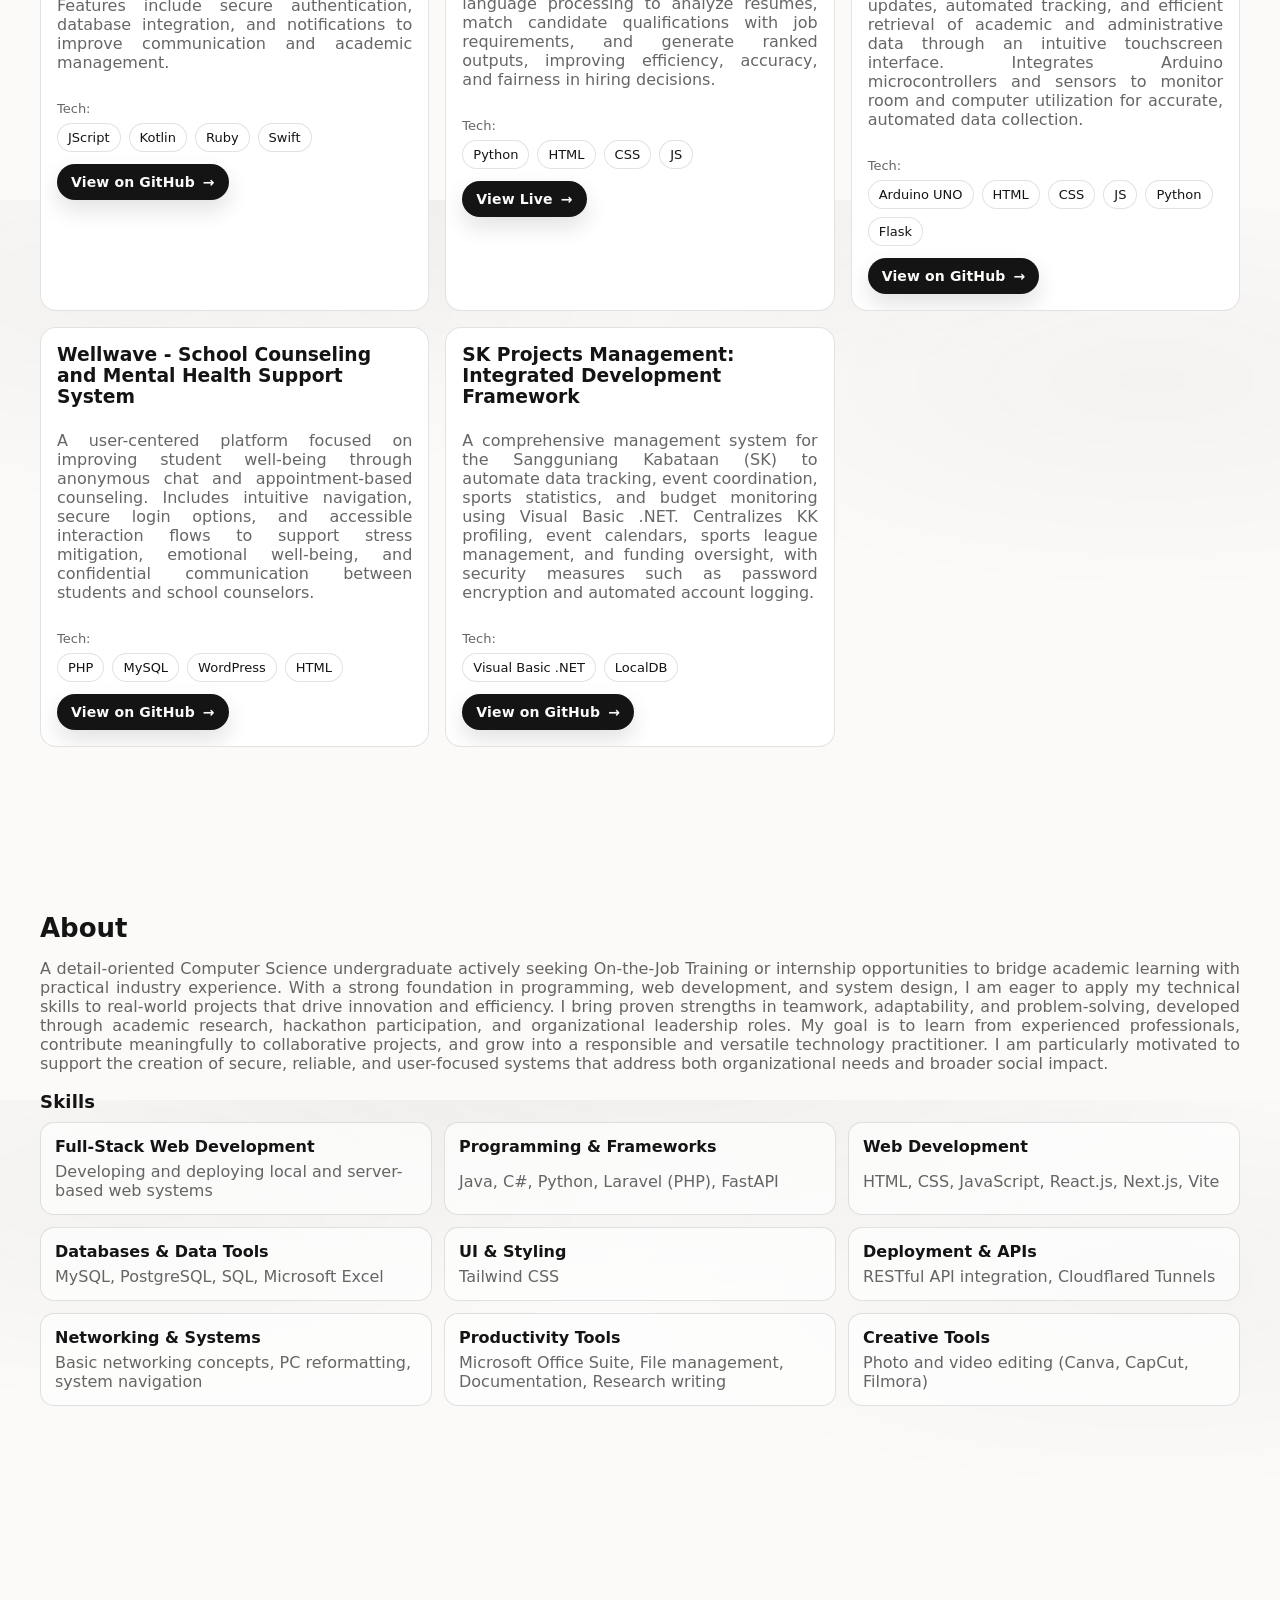
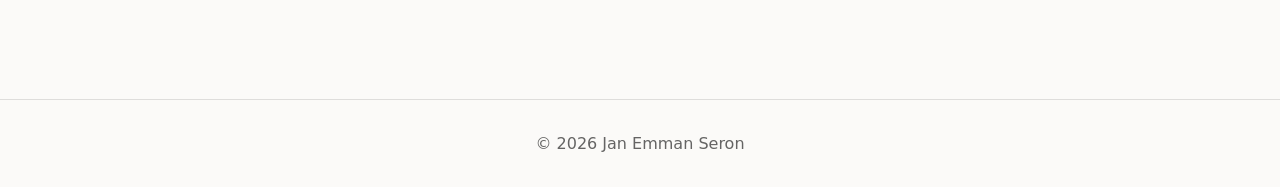
==== commit 20f1639d: "Updated portfolio" ====
--- a/index.html
+++ b/index.html
@@ -11,21 +11,18 @@
 
     <header class="site-header" aria-label="Main navigation">
       <div class="header-inner">
-        <nav class="nav-left" aria-label="Primary">
-          <a href="#top">Home</a>
-          <a href="#about">About</a>
-        </nav>
-
         <div class="brand" aria-label="Site title">
-          <a class="brand-link" href="#top">
+          <a class="brand-link" href="https://www.facebook.com/NorthOne11" target="_blank" rel="noopener noreferrer" aria-label="Open Jan Emman Seron's GitHub profile">
             <span class="brand-title">Jan Emman Seron</span>
             <span class="brand-tagline">Computer Science Student &amp; Passionate Backend Developer</span>
           </a>
         </div>
 
         <nav class="nav-right" aria-label="Primary">
+          <a href="#top">Home</a>
+          <a href="#about">About</a>
           <a href="#projects">Projects</a>
-          <a href="#contact" class="nav-pill">Contact</a>
+          <button class="nav-btn" type="button" id="contactBtn" aria-haspopup="dialog" aria-controls="contactPanel">Contact</button>
         </nav>
 
         <button class="menu-btn" id="menuBtn" aria-label="Open menu" aria-expanded="false" aria-controls="mobileMenu">
@@ -37,7 +34,7 @@
         <a href="#top">Home</a>
         <a href="#about">About</a>
         <a href="#projects">Projects</a>
-        <a href="#contact">Contact</a>
+        <button class="mobile-menu-btn" type="button" id="mobileContactBtn" aria-haspopup="dialog" aria-controls="contactPanel">Contact</button>
       </nav>
     </header>
 
@@ -58,7 +55,6 @@
           </h1>
           <div class="hero-actions">
             <a class="btn" href="#projects">View Projects</a>
-            <a class="btn btn-ghost" href="#contact">Contact</a>
           </div>
         </div>
       </section>
@@ -67,75 +63,208 @@
         <div class="section-inner">
           <h2>Projects</h2>
           <div class="grid" role="list">
-            <article class="card" role="listitem">
-              <h3>Community Disaster Hub</h3>
-              <p class="muted">An android application connecting disaster victims with helpers using modern Android technologies.</p>
-              <p class="card-meta"><span class="meta-label">Tech:</span></p>
-              <ul class="tags" aria-label="Languages and tools used">
-                <li class="tag">Android Studio</li>
-                <li class="tag">Kotlin</li>
-                <li class="tag">Dart</li>
-                <li class="tag">Firebase</li>
-              </ul>
-              <div class="card-links">
-                <a class="link-btn" href="https://github.com/sydSeron/Hackathon-Team404-CommunityDisasterHub" target="_blank" rel="noopener noreferrer">View on GitHub</a>
-              </div>
-            </article>
-            <article class="card" role="listitem">
-              <h3>Interactive Zoo Catalog for Manila Zoo</h3>
-              <p class="muted">QR code-based animal information system with location services and real-time data.</p>
-              <p class="card-meta"><span class="meta-label">Tech:</span></p>
-              <ul class="tags" aria-label="Languages and tools used">
-                <li class="tag">Android Studio</li>
-                <li class="tag">Java/Kotlin</li>
-                <li class="tag">Dart</li>
-                <li class="tag">Firebase</li>
-              </ul>
-              <div class="card-links">
-                <a class="link-btn" href="https://github.com/sydSeron/interactive_zoo_catalog_using_qr_code_1" target="_blank" rel="noopener noreferrer">View on GitHub</a>
-              </div>
-            </article>
-            <article class="card" role="listitem">
-              <h3>Home Inventory Management System</h3>
-              <p class="muted">Mobile app for tracking household items, managing warranties, and organizing home inventory.</p>
-              <p class="card-meta"><span class="meta-label">Tech:</span></p>
-              <ul class="tags" aria-label="Languages and tools used">
-                <li class="tag">JScript</li>
-                <li class="tag">ExpoDev</li>
-                <li class="tag">Kotlin</li>
-              </ul>
-              <div class="card-links">
-                <a class="link-btn" href="https://github.com/sydSeron/Home-Inventory-Management-System" target="_blank" rel="noopener noreferrer">View on GitHub</a>
-              </div>
-            </article>
-
-            <article class="card" role="listitem">
-              <h3>Mobile Student Information System</h3>
-              <p class="muted">Student Information for Mobile Application Course.</p>
-              <p class="card-meta"><span class="meta-label">Tech:</span></p>
-              <ul class="tags" aria-label="Languages and tools used">
-                <li class="tag">JScript</li>
-                <li class="tag">Kotlin</li>
-                <li class="tag">Ruby</li>
-                <li class="tag">Swift</li>
-              </ul>
-              <div class="card-links">
-                <a class="link-btn" href="https://github.com/sydSeron/Information-System-MobileApplication" target="_blank" rel="noopener noreferrer">View on GitHub</a>
-              </div>
-            </article>
-
-            <article class="card" role="listitem">
-              <h3>SARN-BERT</h3>
-              <p class="muted">A Transformer-Based Deep Learning Model for an Efficient Resume Screening and Candidate Ranking System for Recruitment Processes (Thesis).</p>
-              <p class="card-meta"><span class="meta-label">Tech:</span></p>
-              <ul class="tags" aria-label="Languages and tools used">
-                <li class="tag">Python</li>
-                <li class="tag">HTML</li>
-                <li class="tag">CSS</li>
-                <li class="tag">JS</li>
-              </ul>
-              <div class="card-links">
-                <a class="link-btn" href="https://sarnbert.app/" target="_blank" rel="noopener noreferrer">View Live</a>
+            <article class="card" role="listitem" tabindex="0" aria-expanded="false" data-preview="images/community_disaster_hub.png">
+              <div class="card-inner">
+                <div class="card-face card-front">
+                  <span class="card-hint" aria-hidden="true">Preview</span>
+                  <h3>Community Disaster Hub</h3>
+                  <p class="muted">An app designed to connect individuals affected by disasters with those who are ready to help. Victims can quickly call for assistance, while volunteers can find opportunities to provide support. By streamlining communication in times of crisis, the app fosters a collaborative community to ensure help reaches those who need it most.</p>
+                  <p class="card-meta"><span class="meta-label">Tech:</span></p>
+                  <ul class="tags" aria-label="Languages and tools used">
+                    <li class="tag">Android Studio</li>
+                    <li class="tag">Kotlin</li>
+                    <li class="tag">Dart</li>
+                    <li class="tag">Firebase</li>
+                  </ul>
+                  <div class="card-links">
+                    <a class="link-btn" href="https://github.com/sydSeron/Hackathon-Team404-CommunityDisasterHub" target="_blank" rel="noopener noreferrer">View on GitHub</a>
+                  </div>
+                </div>
+                <div class="card-face card-back" aria-hidden="true">
+                  <img class="project-preview" src="images/community_disaster_hub.png" alt="Community Disaster Hub screenshot" loading="lazy" />
+                  <p class="card-back-title">Community Disaster Hub</p>
+                  <p class="card-back-hint">Click anywhere to flip back</p>
+                </div>
+              </div>
+            </article>
+
+            <article class="card" role="listitem" tabindex="0" aria-expanded="false" data-preview="images/Interactive_Zoo_Catalog.png">
+              <div class="card-inner">
+                <div class="card-face card-front">
+                  <span class="card-hint" aria-hidden="true">Preview</span>
+                  <h3>Interactive Zoo Catalog for Manila Zoo</h3>
+                  <p class="muted">QR code-based animal information system with location services and real-time data.</p>
+                  <p class="card-meta"><span class="meta-label">Tech:</span></p>
+                  <ul class="tags" aria-label="Languages and tools used">
+                    <li class="tag">Android Studio</li>
+                    <li class="tag">Java/Kotlin</li>
+                    <li class="tag">Dart</li>
+                    <li class="tag">Firebase</li>
+                  </ul>
+                  <div class="card-links">
+                    <a class="link-btn" href="https://github.com/sydSeron/interactive_zoo_catalog_using_qr_code_1" target="_blank" rel="noopener noreferrer">View on GitHub</a>
+                  </div>
+                </div>
+                <div class="card-face card-back" aria-hidden="true">
+                  <img class="project-preview" src="images/Interactive_Zoo_Catalog.png" alt="Interactive Zoo Catalog screenshot" loading="lazy" />
+                  <p class="card-back-title">Interactive Zoo Catalog</p>
+                  <p class="card-back-hint">Click anywhere to flip back</p>
+                </div>
+              </div>
+            </article>
+
+            <article class="card" role="listitem" tabindex="0" aria-expanded="false" data-preview="images/home_inventory_management_system.jpg">
+              <div class="card-inner">
+                <div class="card-face card-front">
+                  <span class="card-hint" aria-hidden="true">Preview</span>
+                  <h3>Home Inventory Management System</h3>
+                  <p class="muted">Mobile app for tracking household items, managing warranties, and organizing home inventory.</p>
+                  <p class="card-meta"><span class="meta-label">Tech:</span></p>
+                  <ul class="tags" aria-label="Languages and tools used">
+                    <li class="tag">JScript</li>
+                    <li class="tag">ExpoDev</li>
+                    <li class="tag">Kotlin</li>
+                  </ul>
+                  <div class="card-links">
+                    <a class="link-btn" href="https://github.com/sydSeron/Home-Inventory-Management-System" target="_blank" rel="noopener noreferrer">View on GitHub</a>
+                  </div>
+                </div>
+                <div class="card-face card-back" aria-hidden="true">
+                  <img class="project-preview" src="images/home_inventory_management_system.jpg" alt="Home Inventory Management System screenshot" loading="lazy" />
+                  <p class="card-back-title">Home Inventory Management System</p>
+                  <p class="card-back-hint">Click anywhere to flip back</p>
+                </div>
+              </div>
+            </article>
+
+            <article class="card" role="listitem" tabindex="0" aria-expanded="false" data-preview="images/mobile_student_information_system.jpg">
+              <div class="card-inner">
+                <div class="card-face card-front">
+                  <span class="card-hint" aria-hidden="true">Preview</span>
+                  <h3>Mobile Student Information System</h3>
+                  <p class="muted">A mobile app that centralizes student information, providing real-time access to records, schedules, and announcements. Features include secure authentication, database integration, and notifications to improve communication and academic management.</p>
+                  <p class="card-meta"><span class="meta-label">Tech:</span></p>
+                  <ul class="tags" aria-label="Languages and tools used">
+                    <li class="tag">JScript</li>
+                    <li class="tag">Kotlin</li>
+                    <li class="tag">Ruby</li>
+                    <li class="tag">Swift</li>
+                  </ul>
+                  <div class="card-links">
+                    <a class="link-btn" href="https://github.com/sydSeron/Information-System-MobileApplication" target="_blank" rel="noopener noreferrer">View on GitHub</a>
+                  </div>
+                </div>
+                <div class="card-face card-back" aria-hidden="true">
+                  <img class="project-preview" src="images/mobile_student_information_system.jpg" alt="Mobile Student Information System screenshot" loading="lazy" />
+                  <p class="card-back-title">Mobile Student Information System</p>
+                  <p class="card-back-hint">Click anywhere to flip back</p>
+                </div>
+              </div>
+            </article>
+
+            <article class="card" role="listitem" tabindex="0" aria-expanded="false" data-preview="images/SARN-BERT.png">
+              <div class="card-inner">
+                <div class="card-face card-front">
+                  <span class="card-hint" aria-hidden="true">Preview</span>
+                  <h3>SARN-BERT</h3>
+                  <p class="muted">A Transformer-based deep learning model designed to streamline resume screening and candidate ranking in recruitment processes. The system leverages natural language processing to analyze resumes, match candidate qualifications with job requirements, and generate ranked outputs, improving efficiency, accuracy, and fairness in hiring decisions.</p>
+                  <p class="card-meta"><span class="meta-label">Tech:</span></p>
+                  <ul class="tags" aria-label="Languages and tools used">
+                    <li class="tag">Python</li>
+                    <li class="tag">HTML</li>
+                    <li class="tag">CSS</li>
+                    <li class="tag">JS</li>
+                  </ul>
+                  <div class="card-links">
+                    <a class="link-btn" href="https://sarnbert.app/" target="_blank" rel="noopener noreferrer">View Live</a>
+                  </div>
+                </div>
+                <div class="card-face card-back" aria-hidden="true">
+                  <img class="project-preview" src="images/SARN-BERT.png" alt="SARN-BERT screenshot" loading="lazy" />
+                  <p class="card-back-title">SARN-BERT</p>
+                  <p class="card-back-hint">Click anywhere to flip back</p>
+                </div>
+              </div>
+            </article>
+
+            <article class="card" role="listitem" tabindex="0" aria-expanded="false" data-preview="images/room_tracking_system.png">
+              <div class="card-inner">
+                <div class="card-face card-front">
+                  <span class="card-hint" aria-hidden="true">Preview</span>
+                  <h3>CCS Information and Room Tracking System</h3>
+                  <p class="muted">
+                    A desktop system that centralizes student records, faculty schedules, and room/computer usage, enabling real-time updates, automated tracking, and efficient retrieval of academic and administrative data through an intuitive touchscreen interface. Integrates Arduino microcontrollers and sensors to monitor room and computer utilization for accurate, automated data collection.
+                  </p>
+                  <p class="card-meta"><span class="meta-label">Tech:</span></p>
+                  <ul class="tags" aria-label="Languages and tools used">
+                    <li class="tag">Arduino UNO</li>
+                    <li class="tag">HTML</li>
+                    <li class="tag">CSS</li>
+                    <li class="tag">JS</li>
+                    <li class="tag">Python</li>
+                    <li class="tag">Flask</li>
+                  </ul>
+                  <div class="card-links">
+                    <a class="link-btn" href="https://github.com/sydSeron/Room-Tracking-System" target="_blank" rel="noopener noreferrer">View on GitHub</a>
+                  </div>
+                </div>
+                <div class="card-face card-back" aria-hidden="true">
+                  <img class="project-preview" src="images/room_tracking_system.png" alt="CCS Information and Room Tracking System screenshot" loading="lazy" />
+                  <p class="card-back-title">CCS Information and Room Tracking System</p>
+                  <p class="card-back-hint">Click anywhere to flip back</p>
+                </div>
+              </div>
+            </article>
+
+            <article class="card" role="listitem" tabindex="0" aria-expanded="false" data-preview="images/WellWave.jpg">
+              <div class="card-inner">
+                <div class="card-face card-front">
+                  <span class="card-hint" aria-hidden="true">Preview</span>
+                  <h3>Wellwave - School Counseling and Mental Health Support System</h3>
+                  <p class="muted">
+                    A user-centered platform focused on improving student well-being through anonymous chat and appointment-based counseling. Includes intuitive navigation, secure login options, and accessible interaction flows to support stress mitigation, emotional well-being, and confidential communication between students and school counselors.
+                  </p>
+                  <p class="card-meta"><span class="meta-label">Tech:</span></p>
+                  <ul class="tags" aria-label="Languages and tools used">
+                    <li class="tag">PHP</li>
+                    <li class="tag">MySQL</li>
+                    <li class="tag">WordPress</li>
+                    <li class="tag">HTML</li>
+                  </ul>
+                  <div class="card-links">
+                    <a class="link-btn" href="https://github.com/sydSeron/WellWave-Appointment-System" target="_blank" rel="noopener noreferrer">View on GitHub</a>
+                  </div>
+                </div>
+                <div class="card-face card-back" aria-hidden="true">
+                  <img class="project-preview" src="images/WellWave.jpg" alt="Wellwave screenshot" loading="lazy" />
+                  <p class="card-back-title">Wellwave</p>
+                  <p class="card-back-hint">Click anywhere to flip back</p>
+                </div>
+              </div>
+            </article>
+
+            <article class="card" role="listitem" tabindex="0" aria-expanded="false" data-preview="images/SK_Projects_Management.jpg">
+              <div class="card-inner">
+                <div class="card-face card-front">
+                  <span class="card-hint" aria-hidden="true">Preview</span>
+                  <h3>SK Projects Management: Integrated Development Framework</h3>
+                  <p class="muted">
+                    A comprehensive management system for the Sangguniang Kabataan (SK) to automate data tracking, event coordination, sports statistics, and budget monitoring using Visual Basic .NET. Centralizes KK profiling, event calendars, sports league management, and funding oversight, with security measures such as password encryption and automated account logging.
+                  </p>
+                  <p class="card-meta"><span class="meta-label">Tech:</span></p>
+                  <ul class="tags" aria-label="Languages and tools used">
+                    <li class="tag">Visual Basic .NET</li>
+                    <li class="tag">LocalDB</li>
+                  </ul>
+                  <div class="card-links">
+                    <a class="link-btn" href="https://github.com/sydSeron/SK_Projects_Management" target="_blank" rel="noopener noreferrer">View on GitHub</a>
+                  </div>
+                </div>
+                <div class="card-face card-back" aria-hidden="true">
+                  <img class="project-preview" src="images/SK_Projects_Management.jpg" alt="SK Projects Management screenshot" loading="lazy" />
+                  <p class="card-back-title">SK Projects Management</p>
+                  <p class="card-back-hint">Click anywhere to flip back</p>
+                </div>
               </div>
             </article>
           </div>
@@ -191,40 +320,100 @@
         </div>
       </section>
 
-      <section class="section" id="contact" aria-label="Contact">
-        <div class="section-inner">
-          <h2>Contact</h2>
-          <p class="muted">Feel free to reach out through any of the following.</p>
-
-          <dl class="contact-list" aria-label="Contact details">
-            <div class="contact-row">
-              <dt>Email</dt>
-              <dd>
-                <a class="contact-link" href="mailto:seron.e.bscs@gmail.com"><span class="contact-value">seron.e.bscs@gmail.com</span></a>
-              </dd>
-            </div>
-            <div class="contact-row">
-              <dt>Phone</dt>
-              <dd>
-                <a class="contact-link" href="tel:+639926484271"><span class="contact-value">+63 992 648 4271</span></a>
-              </dd>
-            </div>
-            <div class="contact-row">
-              <dt>Facebook</dt>
-              <dd>
-                <a class="contact-link" href="https://www.facebook.com/NorthOne11" target="_blank" rel="noopener noreferrer">
-                  <span class="contact-value">facebook.com/NorthOne11</span>
-                </a>
-              </dd>
-            </div>
-            <div class="contact-row">
-              <dt>Education</dt>
-              <dd><span class="contact-value">Eulogio "Amang" Rodriguez Institute of Science and Technology</span></dd>
-            </div>
-          </dl>
+    </main>
+
+    <aside class="social-sidebar" aria-label="Social links">
+      <a class="social-btn" href="https://www.facebook.com/NorthOne11" target="_blank" rel="noopener noreferrer" aria-label="Facebook" title="Facebook" data-label="Facebook">
+        <svg class="social-icon" viewBox="0 0 24 24" aria-hidden="true" focusable="false">
+          <path fill="currentColor" d="M13.5 22v-8h2.7l.4-3h-3.1V9.1c0-.9.3-1.6 1.7-1.6H16.7V4.9c-.3 0-1.4-.1-2.6-.1-2.6 0-4.3 1.6-4.3 4.5V11H7.2v3h2.6v8h3.7z" />
+        </svg>
+      </a>
+
+      <a class="social-btn" href="https://www.linkedin.com/in/jan-emman-seron-aa069a37a" target="_blank" rel="noopener noreferrer" aria-label="LinkedIn" title="LinkedIn" data-label="LinkedIn">
+        <svg class="social-icon" viewBox="0 0 24 24" aria-hidden="true" focusable="false">
+          <path fill="currentColor" d="M6.94 6.5A2.06 2.06 0 1 1 6.94 2.4a2.06 2.06 0 0 1 0 4.1ZM4.8 21.6h4.3V8.1H4.8v13.5ZM13.1 8.1H9.1v13.5h4.1v-7.1c0-1.9.4-3.7 2.8-3.7s2.4 2.2 2.4 3.8v7h4.2v-7.9c0-3.9-.8-6.9-5.4-6.9-2.2 0-3.6 1.2-4.2 2.3h-.1V8.1Z" />
+        </svg>
+      </a>
+
+      <a class="social-btn" href="mailto:seron.e.bscs@gmail.com" aria-label="Email" title="Email" data-label="Email">
+        <svg class="social-icon" viewBox="0 0 24 24" aria-hidden="true" focusable="false">
+          <path fill="currentColor" d="M20 4H4c-1.1 0-2 .9-2 2v12c0 1.1.9 2 2 2h16c1.1 0 2-.9 2-2V6c0-1.1-.9-2-2-2Zm0 4-8 5-8-5V6l8 5 8-5v2Z" />
+        </svg>
+      </a>
+
+      <a class="social-btn" href="https://github.com/sydSeron" target="_blank" rel="noopener noreferrer" aria-label="GitHub" title="GitHub" data-label="GitHub">
+        <svg class="social-icon" viewBox="0 0 24 24" aria-hidden="true" focusable="false">
+          <path fill="currentColor" d="M12 2a10 10 0 0 0-3.2 19.5c.5.1.7-.2.7-.5v-1.8c-2.9.6-3.5-1.2-3.5-1.2-.5-1.1-1.1-1.4-1.1-1.4-.9-.6.1-.6.1-.6 1 .1 1.6 1 1.6 1 .9 1.6 2.5 1.1 3.1.8.1-.7.4-1.1.7-1.4-2.3-.3-4.7-1.1-4.7-5a3.9 3.9 0 0 1 1-2.7 3.6 3.6 0 0 1 .1-2.7s.8-.3 2.8 1a9.6 9.6 0 0 1 5.1 0c2-1.3 2.8-1 2.8-1a3.6 3.6 0 0 1 .1 2.7 3.9 3.9 0 0 1 1 2.7c0 3.9-2.4 4.7-4.7 5 .4.3.7 1 .7 2v3c0 .3.2.6.7.5A10 10 0 0 0 12 2Z" />
+        </svg>
+      </a>
+
+      <a class="social-btn" href="tel:+639926484271" aria-label="Phone" title="Phone" data-label="Phone">
+        <svg class="social-icon" viewBox="0 0 24 24" aria-hidden="true" focusable="false">
+          <path fill="currentColor" d="M6.6 10.8a15.8 15.8 0 0 0 6.6 6.6l2.2-2.2c.3-.3.7-.4 1.1-.3 1.2.4 2.4.6 3.7.6.6 0 1 .4 1 1V20c0 .6-.4 1-1 1C11.8 21 3 12.2 3 1c0-.6.4-1 1-1h3.3c.6 0 1 .4 1 1 0 1.3.2 2.5.6 3.7.1.4 0 .8-.3 1.1l-2.6 2Z" />
+        </svg>
+      </a>
+    </aside>
+
+    <div class="contact-panel" id="contactPanel" aria-hidden="true" hidden>
+      <div class="contact-panel__overlay" data-close="true" aria-hidden="true"></div>
+
+      <div class="contact-panel__drawer" role="dialog" aria-modal="true" aria-labelledby="contactTitle" tabindex="-1">
+        <div class="contact-panel__header">
+          <h2 id="contactTitle" class="contact-panel__title">Contacts</h2>
+          <button class="contact-panel__close" type="button" id="contactPanelClose" aria-label="Close contacts">×</button>
         </div>
-      </section>
-    </main>
+
+        <p class="muted contact-panel__subtitle">You can reach me through any of these.</p>
+
+        <ul class="contact-panel__list" aria-label="Contact links">
+          <li>
+            <a class="contact-panel__item" href="https://www.facebook.com/NorthOne11" target="_blank" rel="noopener noreferrer">
+              <span class="contact-panel__icon" aria-hidden="true">
+                <svg viewBox="0 0 24 24" focusable="false"><path fill="currentColor" d="M13.5 22v-8h2.7l.4-3h-3.1V9.1c0-.9.3-1.6 1.7-1.6H16.7V4.9c-.3 0-1.4-.1-2.6-.1-2.6 0-4.3 1.6-4.3 4.5V11H7.2v3h2.6v8h3.7z"/></svg>
+              </span>
+              <span class="contact-panel__label">Facebook</span>
+              <span class="contact-panel__value">facebook.com/NorthOne11</span>
+            </a>
+          </li>
+          <li>
+            <a class="contact-panel__item" href="https://www.linkedin.com/in/jan-emman-seron-aa069a37a" target="_blank" rel="noopener noreferrer">
+              <span class="contact-panel__icon" aria-hidden="true">
+                <svg viewBox="0 0 24 24" focusable="false"><path fill="currentColor" d="M6.94 6.5A2.06 2.06 0 1 1 6.94 2.4a2.06 2.06 0 0 1 0 4.1ZM4.8 21.6h4.3V8.1H4.8v13.5ZM13.1 8.1H9.1v13.5h4.1v-7.1c0-1.9.4-3.7 2.8-3.7s2.4 2.2 2.4 3.8v7h4.2v-7.9c0-3.9-.8-6.9-5.4-6.9-2.2 0-3.6 1.2-4.2 2.3h-.1V8.1Z"/></svg>
+              </span>
+              <span class="contact-panel__label">LinkedIn</span>
+              <span class="contact-panel__value">linkedin.com/in/jan-emman-seron-aa069a37a</span>
+            </a>
+          </li>
+          <li>
+            <a class="contact-panel__item" href="mailto:seron.e.bscs@gmail.com">
+              <span class="contact-panel__icon" aria-hidden="true">
+                <svg viewBox="0 0 24 24" focusable="false"><path fill="currentColor" d="M20 4H4c-1.1 0-2 .9-2 2v12c0 1.1.9 2 2 2h16c1.1 0 2-.9 2-2V6c0-1.1-.9-2-2-2Zm0 4-8 5-8-5V6l8 5 8-5v2Z"/></svg>
+              </span>
+              <span class="contact-panel__label">Email</span>
+              <span class="contact-panel__value">seron.e.bscs@gmail.com</span>
+            </a>
+          </li>
+          <li>
+            <a class="contact-panel__item" href="https://github.com/sydSeron" target="_blank" rel="noopener noreferrer">
+              <span class="contact-panel__icon" aria-hidden="true">
+                <svg viewBox="0 0 24 24" focusable="false"><path fill="currentColor" d="M12 2a10 10 0 0 0-3.2 19.5c.5.1.7-.2.7-.5v-1.8c-2.9.6-3.5-1.2-3.5-1.2-.5-1.1-1.1-1.4-1.1-1.4-.9-.6.1-.6.1-.6 1 .1 1.6 1 1.6 1 .9 1.6 2.5 1.1 3.1.8.1-.7.4-1.1.7-1.4-2.3-.3-4.7-1.1-4.7-5a3.9 3.9 0 0 1 1-2.7 3.6 3.6 0 0 1 .1-2.7s.8-.3 2.8 1a9.6 9.6 0 0 1 5.1 0c2-1.3 2.8-1 2.8-1a3.6 3.6 0 0 1 .1 2.7 3.9 3.9 0 0 1 1 2.7c0 3.9-2.4 4.7-4.7 5 .4.3.7 1 .7 2v3c0 .3.2.6.7.5A10 10 0 0 0 12 2Z"/></svg>
+              </span>
+              <span class="contact-panel__label">GitHub</span>
+              <span class="contact-panel__value">github.com/sydSeron</span>
+            </a>
+          </li>
+          <li>
+            <a class="contact-panel__item" href="tel:+639926484271">
+              <span class="contact-panel__icon" aria-hidden="true">
+                <svg viewBox="0 0 24 24" focusable="false"><path fill="currentColor" d="M6.6 10.8a15.8 15.8 0 0 0 6.6 6.6l2.2-2.2c.3-.3.7-.4 1.1-.3 1.2.4 2.4.6 3.7.6.6 0 1 .4 1 1V20c0 .6-.4 1-1 1C11.8 21 3 12.2 3 1c0-.6.4-1 1-1h3.3c.6 0 1 .4 1 1 0 1.3.2 2.5.6 3.7.1.4 0 .8-.3 1.1l-2.6 2Z"/></svg>
+              </span>
+              <span class="contact-panel__label">Phone</span>
+              <span class="contact-panel__value">+63 992 648 4271</span>
+            </a>
+          </li>
+        </ul>
+      </div>
+    </div>
 
     <footer class="site-footer">
       <div class="footer-inner">
--- a/styles.css
+++ b/styles.css
@@ -34,6 +34,18 @@
   height: 100%;
 }
 
+html {
+  scroll-behavior: smooth;
+  scroll-snap-type: y mandatory;
+}
+
+@media (prefers-reduced-motion: reduce) {
+  html {
+    scroll-behavior: auto;
+    scroll-snap-type: none;
+  }
+}
+
 body {
   margin: 0;
   font-family: ui-sans-serif, system-ui, -apple-system, Segoe UI, Roboto, Arial, "Noto Sans", "Liberation Sans", sans-serif;
@@ -73,6 +85,92 @@
   text-underline-offset: 4px;
 }
 
+.social-sidebar {
+  position: fixed;
+  right: 18px;
+  top: 50%;
+  transform: translateY(-50%);
+  display: flex;
+  flex-direction: column;
+  gap: 10px;
+  z-index: 70;
+}
+
+.social-btn {
+  width: 44px;
+  height: 44px;
+  border-radius: 999px;
+  display: grid;
+  place-items: center;
+  text-decoration: none;
+  background: rgba(20, 20, 20, 0.9);
+  color: #ffffff;
+  border: 1px solid rgba(255, 255, 255, 0.16);
+  box-shadow: 0 14px 30px rgba(20, 20, 20, 0.18);
+  backdrop-filter: blur(10px);
+  transition: transform 180ms ease, filter 180ms ease, box-shadow 180ms ease;
+  position: relative;
+}
+
+.social-btn:hover {
+  text-decoration: none;
+  transform: translateX(-2px) scale(1.03);
+  filter: brightness(1.05);
+  box-shadow: 0 18px 40px rgba(20, 20, 20, 0.22);
+}
+
+.social-btn:focus-visible {
+  outline: 2px solid rgba(20, 20, 20, 0.35);
+  outline-offset: 3px;
+}
+
+.social-icon {
+  width: 20px;
+  height: 20px;
+}
+
+.social-btn::after {
+  content: attr(data-label);
+  position: absolute;
+  right: calc(100% + 10px);
+  top: 50%;
+  transform: translateY(-50%);
+  padding: 7px 10px;
+  border-radius: 999px;
+  background: rgba(20, 20, 20, 0.92);
+  color: #fff;
+  border: 1px solid rgba(255, 255, 255, 0.16);
+  font-size: 12px;
+  letter-spacing: 0.02em;
+  white-space: nowrap;
+  opacity: 0;
+  pointer-events: none;
+  filter: blur(2px);
+  transition: opacity 160ms ease, filter 160ms ease;
+}
+
+.social-btn:hover::after,
+.social-btn:focus-visible::after {
+  opacity: 1;
+  filter: blur(0);
+}
+
+@media (prefers-reduced-motion: reduce) {
+  .social-btn {
+    transition: none;
+  }
+
+  .social-btn:hover {
+    transform: none;
+  }
+}
+
+@media (max-height: 520px) {
+  .social-sidebar {
+    display: none;
+  }
+}
+
 .skip-link {
   position: absolute;
   left: -999px;
@@ -101,20 +199,10 @@
   max-width: var(--max);
   margin: 0 auto;
   padding: 14px 18px;
-  display: grid;
-  grid-template-columns: 1fr auto 1fr;
+  display: flex;
+  justify-content: space-between;
   align-items: center;
   gap: 14px;
-}
-
-.nav-left {
-  display: flex;
-  align-items: center;
-  justify-content: flex-start;
-  gap: 18px;
-  font-size: 14px;
-  letter-spacing: 0.02em;
-  white-space: nowrap;
 }
 
 .nav-right {
@@ -127,6 +215,31 @@
   white-space: nowrap;
 }
 
+.nav-right a {
+  text-transform: uppercase;
+  font-weight: 700;
+  letter-spacing: 0.08em;
+}
+
+.nav-right .nav-btn {
+  appearance: none;
+  background: transparent;
+  border: 0;
+  padding: 0;
+  margin: 0;
+  font: inherit;
+  color: inherit;
+  cursor: pointer;
+  text-transform: uppercase;
+  font-weight: 700;
+  letter-spacing: 0.08em;
+}
+
+.nav-right .nav-btn:hover {
+  text-decoration: underline;
+  text-underline-offset: 4px;
+}
+
 .nav-pill {
   padding: 6px 10px;
 }
@@ -160,9 +273,7 @@
 
 .menu-btn {
   display: none;
-  grid-column: 3;
-  grid-row: 1;
-  justify-self: end;
+  margin-left: auto;
   background: transparent;
   border: 1px solid var(--line);
   border-radius: 999px;
@@ -188,12 +299,184 @@
   background: var(--surface);
 }
 
+.mobile-menu-btn {
+  appearance: none;
+  width: 100%;
+  text-align: left;
+  padding: 10px 12px;
+  border: 1px solid var(--line);
+  border-radius: 10px;
+  background: var(--surface);
+  font: inherit;
+  cursor: pointer;
+  text-transform: uppercase;
+  font-weight: 700;
+  letter-spacing: 0.08em;
+}
+
+.mobile-menu-btn:focus-visible {
+  outline: 2px solid rgba(20, 20, 20, 0.35);
+  outline-offset: 3px;
+}
+
+body.panel-open {
+  overflow: hidden;
+}
+
+.contact-panel {
+  position: fixed;
+  inset: 0;
+  z-index: 90;
+}
+
+.contact-panel__overlay {
+  position: absolute;
+  inset: 0;
+  background: rgba(20, 20, 20, 0.45);
+  opacity: 0;
+  transition: opacity 220ms ease;
+}
+
+.contact-panel__drawer {
+  position: absolute;
+  top: 0;
+  right: 0;
+  height: 100%;
+  width: min(420px, 92vw);
+  padding: 18px 18px 22px;
+  background: rgba(255, 255, 255, 0.72);
+  border-left: 1px solid rgba(20, 20, 20, 0.12);
+  box-shadow: -22px 0 60px rgba(20, 20, 20, 0.18);
+  backdrop-filter: blur(14px);
+  transform: translateX(18px);
+  opacity: 0;
+  transition: transform 220ms ease, opacity 220ms ease;
+  overflow: auto;
+}
+
+.contact-panel.is-open .contact-panel__overlay {
+  opacity: 1;
+}
+
+.contact-panel.is-open .contact-panel__drawer {
+  transform: translateX(0);
+  opacity: 1;
+}
+
+.contact-panel__header {
+  display: flex;
+  align-items: center;
+  justify-content: space-between;
+  gap: 10px;
+}
+
+.contact-panel__title {
+  margin: 0;
+  font-size: 18px;
+  text-transform: uppercase;
+  letter-spacing: 0.12em;
+}
+
+.contact-panel__close {
+  appearance: none;
+  width: 40px;
+  height: 40px;
+  border-radius: 12px;
+  border: 1px solid rgba(20, 20, 20, 0.14);
+  background: rgba(255, 255, 255, 0.7);
+  color: var(--ink);
+  font-size: 22px;
+  line-height: 1;
+  cursor: pointer;
+  transition: transform 160ms ease, filter 160ms ease;
+}
+
+.contact-panel__close:hover {
+  filter: brightness(1.03);
+  transform: translateY(-1px);
+}
+
+.contact-panel__close:focus-visible {
+  outline: 2px solid rgba(20, 20, 20, 0.35);
+  outline-offset: 3px;
+}
+
+.contact-panel__subtitle {
+  margin: 10px 0 0;
+}
+
+.contact-panel__list {
+  list-style: none;
+  padding: 0;
+  margin: 14px 0 0;
+  display: grid;
+  gap: 10px;
+}
+
+.contact-panel__item {
+  display: grid;
+  grid-template-columns: 40px 1fr;
+  gap: 10px 12px;
+  align-items: center;
+  padding: 12px 12px;
+  border-radius: 16px;
+  border: 1px solid rgba(20, 20, 20, 0.12);
+  background: rgba(255, 255, 255, 0.68);
+  text-decoration: none;
+  box-shadow: 0 10px 24px rgba(20, 20, 20, 0.06);
+  transition: transform 180ms ease, box-shadow 180ms ease;
+}
+
+.contact-panel__item:hover {
+  text-decoration: none;
+  transform: translateY(-1px);
+  box-shadow: 0 14px 34px rgba(20, 20, 20, 0.09);
+}
+
+.contact-panel__icon {
+  width: 40px;
+  height: 40px;
+  border-radius: 999px;
+  display: grid;
+  place-items: center;
+  background: rgba(20, 20, 20, 0.9);
+  color: #fff;
+}
+
+.contact-panel__icon svg {
+  width: 18px;
+  height: 18px;
+}
+
+.contact-panel__label {
+  font-weight: 800;
+  letter-spacing: 0.02em;
+}
+
+.contact-panel__value {
+  grid-column: 2;
+  color: var(--muted);
+  font-size: 13px;
+  margin-top: -4px;
+}
+
+@media (prefers-reduced-motion: reduce) {
+  .contact-panel__overlay,
+  .contact-panel__drawer,
+  .contact-panel__item,
+  .contact-panel__close {
+    transition: none;
+  }
+}
+
 .hero {
   position: relative;
   min-height: calc(100vh - var(--header-h));
   display: grid;
   place-items: center;
   padding: 56px 18px;
+  scroll-snap-align: start;
+  scroll-snap-stop: always;
   background:
     linear-gradient(180deg, rgba(20, 20, 20, 0.05), rgba(20, 20, 20, 0.02)),
     radial-gradient(1000px 400px at 50% 10%, rgba(20, 20, 20, 0.06), transparent 60%);
@@ -323,7 +606,10 @@
 }
 
 .section {
-  padding: 52px 18px;
+  min-height: 100vh;
+  padding: calc(52px + var(--header-h)) 18px 52px;
+  scroll-snap-align: start;
+  scroll-snap-stop: always;
 }
 
 /* Fade-in-on-scroll text reveal (JS adds .js to <html> and toggles .is-visible) */
@@ -515,7 +801,7 @@
   hyphens: auto;
 }
 
-#projects .card > p.muted {
+#projects .card .card-front > p.muted {
   text-align: justify;
   text-justify: inter-word;
   hyphens: auto;
@@ -529,30 +815,145 @@
 }
 
 .card {
+  position: relative;
+  cursor: pointer;
+  perspective: 1200px;
   background: var(--surface);
   border: 1px solid var(--line);
   border-radius: 16px;
-  padding: 16px;
+  padding: 0;
+  overflow: hidden;
   box-shadow: 0 0 0 rgba(20, 20, 20, 0);
   transform: translateY(0);
   transition: transform 180ms ease, box-shadow 180ms ease, border-color 180ms ease;
 }
 
+.card:focus-visible {
+  outline: 2px solid rgba(20, 20, 20, 0.35);
+  outline-offset: 3px;
+}
+
+.card-inner {
+  position: relative;
+  width: 100%;
+  height: 100%;
+  transform-style: preserve-3d;
+  transition: transform 720ms cubic-bezier(0.2, 0.85, 0.2, 1);
+}
+
+.card.is-flipped .card-inner {
+  transform: rotateY(180deg);
+}
+
+.card-face {
+  position: absolute;
+  inset: 0;
+  display: flex;
+  flex-direction: column;
+  justify-content: flex-start;
+  backface-visibility: hidden;
+  -webkit-backface-visibility: hidden;
+}
+
+.card-front {
+  position: relative;
+  inset: auto;
+  min-height: 100%;
+  padding: 16px;
+}
+
+.card-back {
+  padding: 16px;
+  transform: rotateY(180deg);
+  background: rgba(255, 255, 255, 0.88);
+  justify-content: center;
+  gap: 10px;
+}
+
+.project-preview {
+  width: 100%;
+  height: 220px;
+  object-fit: contain;
+  border-radius: 14px;
+  border: 1px solid rgba(20, 20, 20, 0.14);
+  background: rgba(255, 255, 255, 0.9);
+}
+
+.card-back-title {
+  margin: 0;
+  font-weight: 800;
+  letter-spacing: 0.02em;
+}
+
+.card-back-hint {
+  margin: 0;
+  font-size: 12px;
+  color: var(--muted);
+}
+
+.card-hint {
+  display: none;
+}
+
+.card::after {
+  content: "";
+  position: absolute;
+  inset: -40% -60%;
+  pointer-events: none;
+  opacity: 0;
+  transform: translateX(-120%) skewX(-20deg);
+  background: linear-gradient(
+    120deg,
+    transparent 0%,
+    rgba(255, 255, 255, 0) 40%,
+    rgba(255, 255, 255, 0.72) 50%,
+    rgba(255, 255, 255, 0) 60%,
+    transparent 100%
+  );
+  mix-blend-mode: overlay;
+}
+
 .card:hover,
-.card:focus-within {
+.card:focus-within,
+.card:focus-visible {
   transform: translateY(-4px);
   box-shadow: var(--shadow);
   border-color: rgba(20, 20, 20, 0.18);
 }
 
+.card:hover::after,
+.card:focus-within::after {
+  opacity: 1;
+  animation: sword-shine 1250ms ease-out 1;
+}
+
+@keyframes sword-shine {
+  0% {
+    transform: translateX(-120%) skewX(-20deg);
+  }
+  100% {
+    transform: translateX(120%) skewX(-20deg);
+  }
+}
+
 @media (prefers-reduced-motion: reduce) {
   .card {
     transition: none;
   }
 
+  .card-inner {
+    transition: none;
+  }
+
   .card:hover,
   .card:focus-within {
     transform: none;
+  }
+
+  .card:hover::after,
+  .card:focus-within::after {
+    animation: none;
+    opacity: 0;
   }
 }
 
@@ -632,7 +1033,6 @@
 }
 
 @media (max-width: 980px) {
-  .nav-left,
   .nav-right {
     gap: 12px;
     font-size: 13px;
@@ -644,7 +1044,6 @@
 }
 
 @media (max-width: 760px) {
-  .nav-left,
   .nav-right {
     display: none;
   }
@@ -656,7 +1055,7 @@
   }
 
   .header-inner {
-    grid-template-columns: 1fr auto 1fr;
+    justify-content: space-between;
   }
 
   .grid {
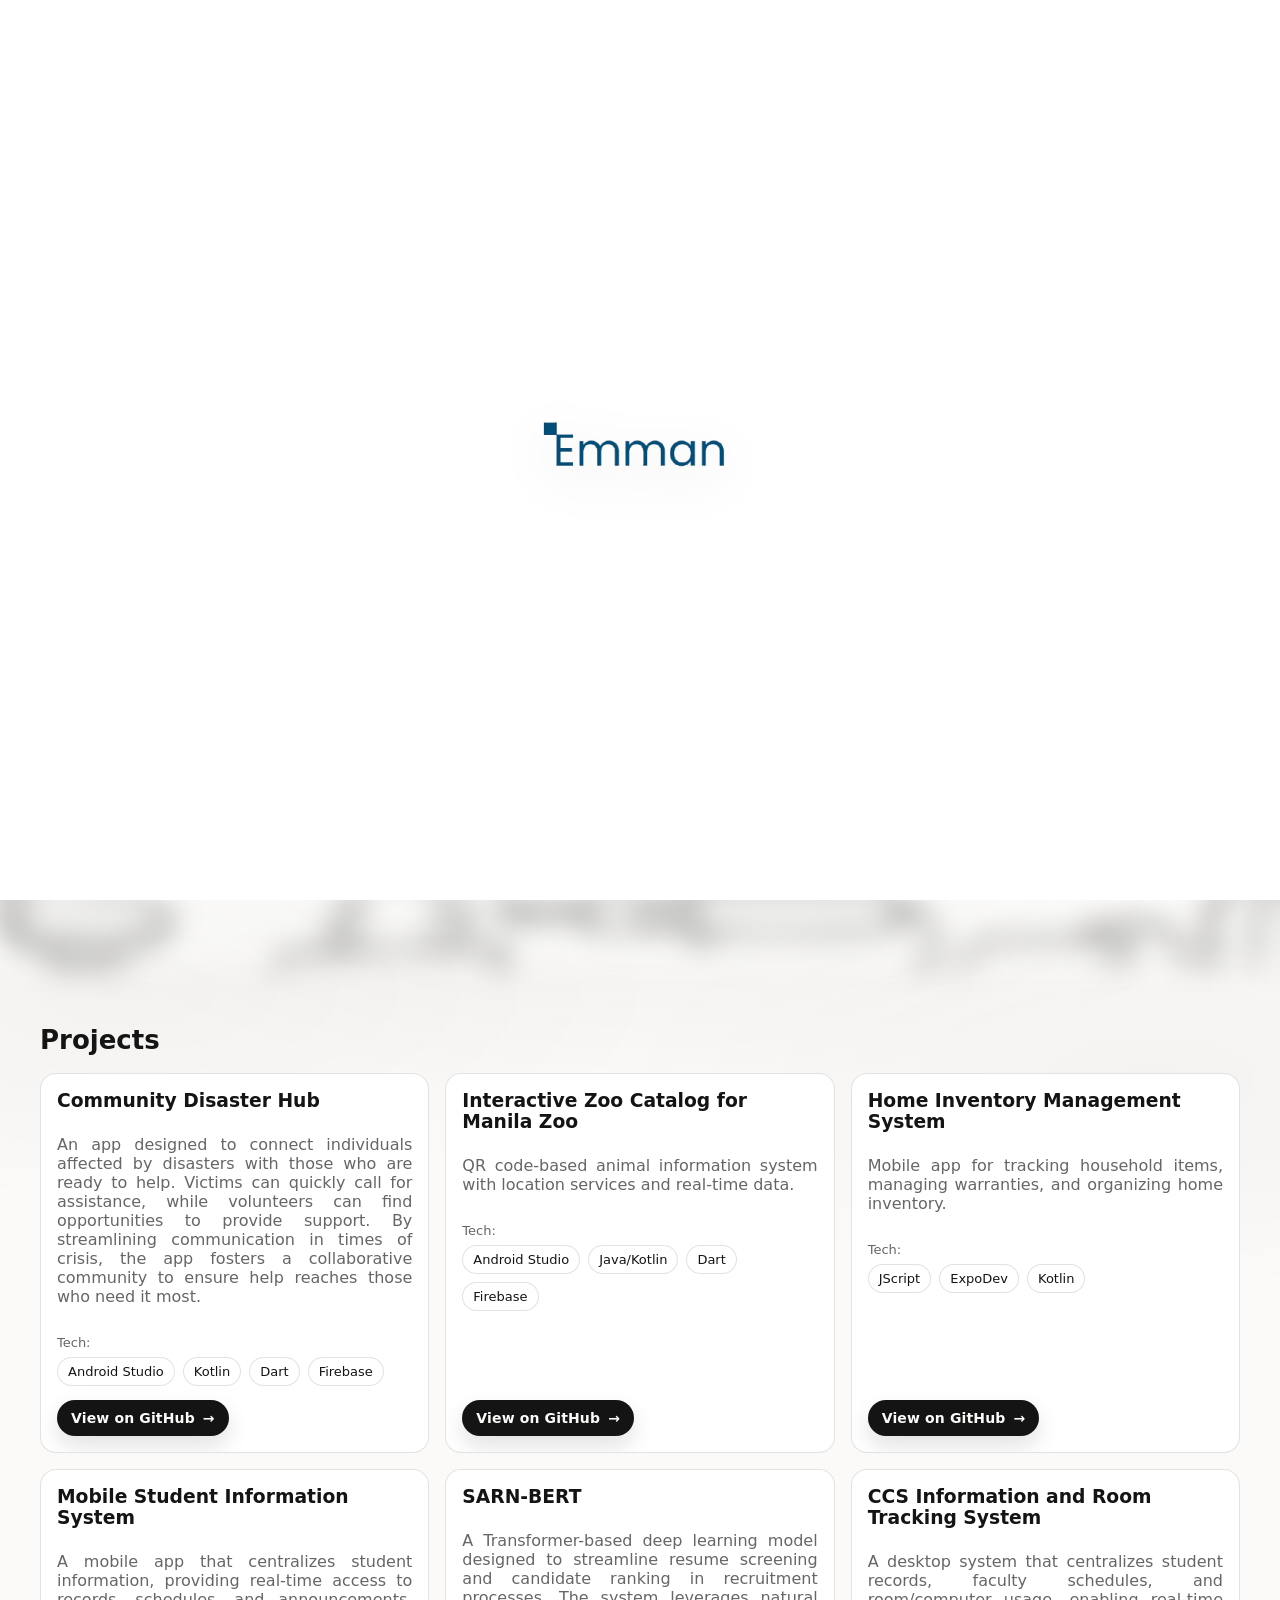
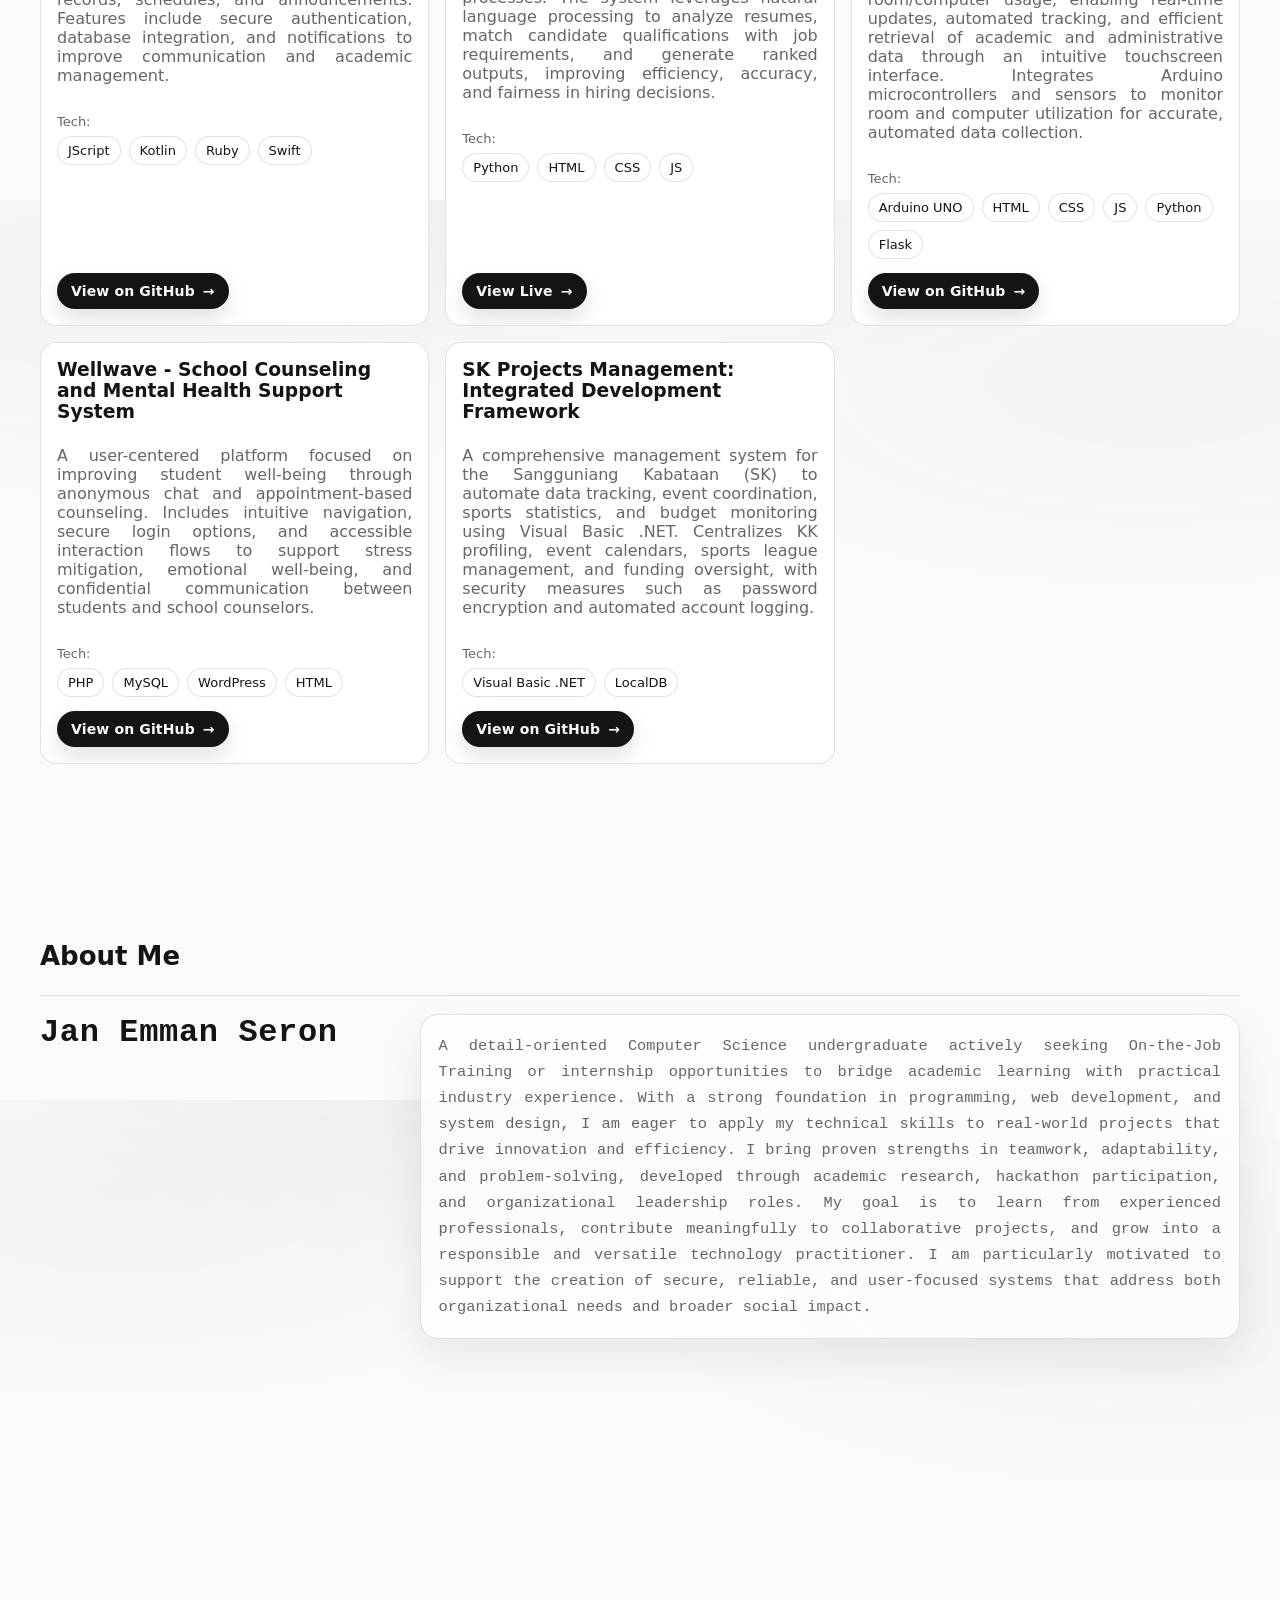
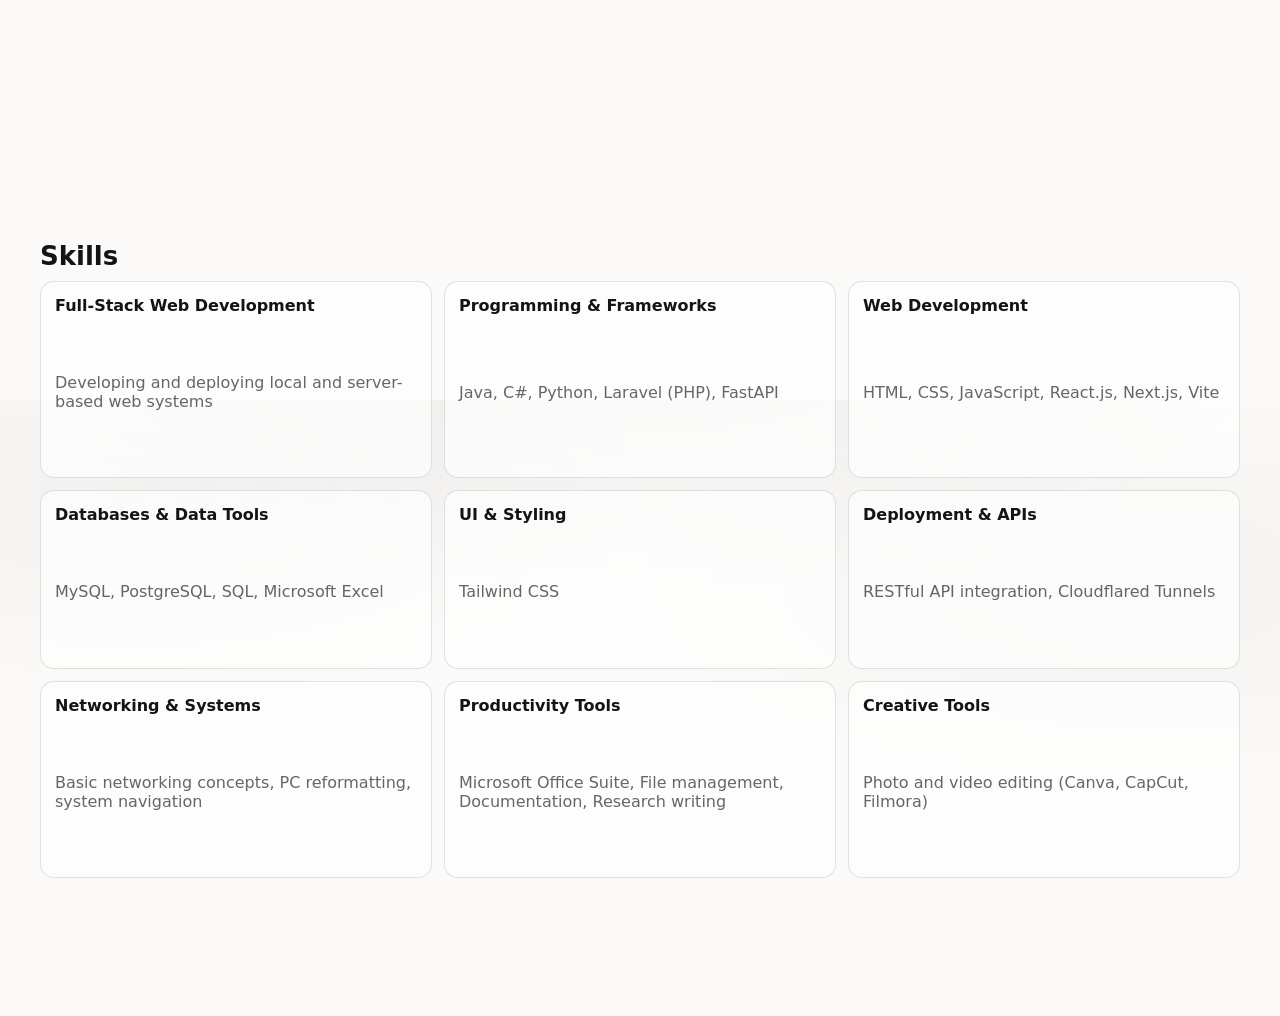
==== commit 01f5a8ed: "Major changes to UI/UX" ====
--- a/index.html
+++ b/index.html
@@ -6,8 +6,15 @@
     <title>Jan Emman Seron | Portfolio</title>
     <link rel="stylesheet" href="styles.css" />
   </head>
-  <body>
+  <body class="is-loading">
     <a class="skip-link" href="#main">Skip to content</a>
+
+    <div class="loading-screen" id="loadingScreen" role="status" aria-live="polite" aria-label="Loading" tabindex="-1">
+      <div class="loading-screen__inner">
+        <img class="loading-screen__logo" src="images/name%20icon.png" alt="Jan Emman Seron" width="420" height="420" decoding="async" loading="eager" />
+        <span class="sr-only">Loading…</span>
+      </div>
+    </div>
 
     <header class="site-header" aria-label="Main navigation">
       <div class="header-inner">
@@ -20,10 +27,21 @@
 
         <nav class="nav-right" aria-label="Primary">
           <a href="#top">Home</a>
-          <a href="#about">About</a>
           <a href="#projects">Projects</a>
+          <a href="#about">About Me</a>
+          <a href="#skills">Skills</a>
           <button class="nav-btn" type="button" id="contactBtn" aria-haspopup="dialog" aria-controls="contactPanel">Contact</button>
         </nav>
+
+        <a class="download-btn" href="files/EMMAN%20SERON%20-%20RESUME.pdf" download aria-label="Download resume" title="Download resume">
+          <svg class="download-icon" viewBox="0 0 24 24" aria-hidden="true" focusable="false">
+            <path
+              fill="currentColor"
+              d="M12 3a1 1 0 0 1 1 1v9.59l2.3-2.3a1 1 0 1 1 1.4 1.42l-4.01 4a1 1 0 0 1-1.38 0l-4.01-4a1 1 0 1 1 1.4-1.42L11 13.59V4a1 1 0 0 1 1-1Zm-7 15a1 1 0 0 1 1 1v1h12v-1a1 1 0 1 1 2 0v2a1 1 0 0 1-1 1H5a1 1 0 0 1-1-1v-2a1 1 0 0 1 1-1Z"
+            />
+          </svg>
+          <span class="sr-only">Download resume</span>
+        </a>
 
         <button class="menu-btn" id="menuBtn" aria-label="Open menu" aria-expanded="false" aria-controls="mobileMenu">
           <span aria-hidden="true">Menu</span>
@@ -32,8 +50,12 @@
 
       <nav class="mobile-menu" id="mobileMenu" aria-label="Mobile" hidden>
         <a href="#top">Home</a>
-        <a href="#about">About</a>
+        <a href="#about">About Me</a>
+        <a href="#skills">Skills</a>
         <a href="#projects">Projects</a>
+        <a href="files/EMMAN%20SERON%20-%20RESUME.pdf" download aria-label="Download resume">
+          Download Resume
+        </a>
         <button class="mobile-menu-btn" type="button" id="mobileContactBtn" aria-haspopup="dialog" aria-controls="contactPanel">Contact</button>
       </nav>
     </header>
@@ -47,10 +69,10 @@
               class="typewriter"
               id="introType"
               aria-hidden="true"
-              data-text="Computer Science student seeking OJT/Internship to apply skills, gain experience, and contribute to projects."
+              data-text="Building reliable and secure systems through full-stack development, database design, and automation."
             ></span>
             <span class="sr-only"
-              >Computer Science student seeking OJT/Internship to apply skills, gain experience, and contribute to projects.</span
+              >Building reliable and secure systems through full-stack development, database design, and automation.</span
             >
           </h1>
           <div class="hero-actions">
@@ -273,50 +295,70 @@
 
       <section class="section" id="about" aria-label="About">
         <div class="section-inner">
-          <h2>About</h2>
-          <p class="muted">
-            A detail-oriented Computer Science undergraduate actively seeking On-the-Job Training or internship opportunities to bridge academic learning with practical industry experience. With a strong foundation in programming, web development, and system design, I am eager to apply my technical skills to real-world projects that drive innovation and efficiency. I bring proven strengths in teamwork, adaptability, and problem-solving, developed through academic research, hackathon participation, and organizational leadership roles. My goal is to learn from experienced professionals, contribute meaningfully to collaborative projects, and grow into a responsible and versatile technology practitioner. I am particularly motivated to support the creation of secure, reliable, and user-focused systems that address both organizational needs and broader social impact.
-          </p>
-
-          <h3 class="subhead">Skills</h3>
+          <h2>About Me</h2>
+          <div class="section-divider" aria-hidden="true"></div>
+
+          <div class="about-layout">
+            <div class="about-name">
+              <h3 class="about-title">Jan Emman Seron</h3>
+            </div>
+
+            <div class="about-description">
+              <p class="muted">
+                A detail-oriented Computer Science undergraduate actively seeking On-the-Job Training or internship opportunities to bridge academic learning with practical industry experience. With a strong foundation in programming, web development, and system design, I am eager to apply my technical skills to real-world projects that drive innovation and efficiency. I bring proven strengths in teamwork, adaptability, and problem-solving, developed through academic research, hackathon participation, and organizational leadership roles. My goal is to learn from experienced professionals, contribute meaningfully to collaborative projects, and grow into a responsible and versatile technology practitioner. I am particularly motivated to support the creation of secure, reliable, and user-focused systems that address both organizational needs and broader social impact.
+              </p>
+            </div>
+          </div>
+        </div>
+      </section>
+
+      <section class="section" id="skills" aria-label="Skills">
+        <div class="section-inner">
+          <h2>Skills</h2>
           <ul class="skill-list" aria-label="Skills overview">
-            <li class="skill-item">
+            <li class="skill-item skill--fullstack">
               <span class="skill-label">Full-Stack Web Development</span>
               <span class="skill-value">Developing and deploying local and server-based web systems</span>
             </li>
-            <li class="skill-item">
+            <li class="skill-item skill--programming">
               <span class="skill-label">Programming &amp; Frameworks</span>
               <span class="skill-value">Java, C#, Python, Laravel (PHP), FastAPI</span>
             </li>
-            <li class="skill-item">
+            <li class="skill-item skill--webdev">
               <span class="skill-label">Web Development</span>
               <span class="skill-value">HTML, CSS, JavaScript, React.js, Next.js, Vite</span>
             </li>
-            <li class="skill-item">
+            <li class="skill-item skill--databases">
               <span class="skill-label">Databases &amp; Data Tools</span>
               <span class="skill-value">MySQL, PostgreSQL, SQL, Microsoft Excel</span>
             </li>
-            <li class="skill-item">
+            <li class="skill-item skill--ui">
               <span class="skill-label">UI &amp; Styling</span>
               <span class="skill-value">Tailwind CSS</span>
             </li>
-            <li class="skill-item">
+            <li class="skill-item skill--apis">
               <span class="skill-label">Deployment &amp; APIs</span>
               <span class="skill-value">RESTful API integration, Cloudflared Tunnels</span>
             </li>
-            <li class="skill-item">
+            <li class="skill-item skill--networking">
               <span class="skill-label">Networking &amp; Systems</span>
               <span class="skill-value">Basic networking concepts, PC reformatting, system navigation</span>
             </li>
-            <li class="skill-item">
+            <li class="skill-item skill--productivity">
               <span class="skill-label">Productivity Tools</span>
               <span class="skill-value">Microsoft Office Suite, File management, Documentation, Research writing</span>
             </li>
-            <li class="skill-item">
+            <li class="skill-item skill--creative">
               <span class="skill-label">Creative Tools</span>
               <span class="skill-value">Photo and video editing (Canva, CapCut, Filmora)</span>
             </li>
           </ul>
+
+          <footer class="site-footer" aria-label="Credits">
+            <div class="footer-inner">
+              <p class="muted">© 2026 Jan Emman Seron</p>
+            </div>
+          </footer>
         </div>
       </section>
 
@@ -415,12 +457,6 @@
       </div>
     </div>
 
-    <footer class="site-footer">
-      <div class="footer-inner">
-        <p class="muted">© 2026 Jan Emman Seron</p>
-      </div>
-    </footer>
-
     <script src="script.js"></script>
   </body>
 </html>
--- a/styles.css
+++ b/styles.css
@@ -37,6 +37,7 @@
 html {
   scroll-behavior: smooth;
   scroll-snap-type: y mandatory;
+  scroll-padding-top: var(--header-h);
 }
 
 @media (prefers-reduced-motion: reduce) {
@@ -58,6 +59,103 @@
     var(--bg);
 }
 
+/* Loading screen */
+body.is-loading {
+  overflow: hidden;
+}
+
+.loading-screen {
+  position: fixed;
+  inset: 0;
+  z-index: 999;
+  display: grid;
+  place-items: center;
+  background: #ffffff;
+  color: var(--ink);
+}
+
+.loading-screen::before {
+  content: none;
+}
+
+.loading-screen__inner {
+  position: relative;
+  z-index: 1;
+  display: grid;
+  place-items: center;
+  gap: 10px;
+}
+
+.loading-screen__logo {
+  width: min(420px, 80vw);
+  height: auto;
+  animation: loader-heartbeat 1.25s ease-in-out infinite;
+  filter: drop-shadow(0 14px 26px rgba(20, 20, 20, 0.12));
+  transform-origin: center;
+}
+
+@keyframes loader-heartbeat {
+  0% {
+    opacity: 0.95;
+    transform: scale(1);
+  }
+  22% {
+    opacity: 0.55;
+    transform: scale(0.985);
+  }
+  42% {
+    opacity: 1;
+    transform: scale(1.02);
+  }
+  60% {
+    opacity: 0.72;
+    transform: scale(0.995);
+  }
+  100% {
+    opacity: 0.95;
+    transform: scale(1);
+  }
+}
+
+.loading-screen.is-hidden {
+  opacity: 0;
+  pointer-events: none;
+  transition: opacity 320ms ease;
+}
+
+/* Page entrance (slide in from left after loader) */
+.js .header-inner,
+.js .hero-inner,
+.js .social-sidebar {
+  transition: transform 650ms cubic-bezier(0.2, 0.9, 0.2, 1), opacity 650ms ease;
+}
+
+.js body.is-loading .header-inner,
+.js body.is-loading .hero-inner,
+.js body.is-loading .social-sidebar {
+  opacity: 0;
+  transform: translateX(-34px);
+}
+
+.js body.is-loaded .header-inner,
+.js body.is-loaded .hero-inner,
+.js body.is-loaded .social-sidebar {
+  opacity: 1;
+  transform: translateX(0);
+}
+
+@media (prefers-reduced-motion: reduce) {
+  .loading-screen {
+    display: none;
+  }
+
+  .js .header-inner,
+  .js .hero-inner,
+  .js .social-sidebar {
+    transition: none;
+  }
+}
+
 body::before {
   content: "";
   position: fixed;
@@ -70,9 +168,51 @@
   transform: scale(1.04);
 }
 
-body > * {
+main {
   position: relative;
   z-index: 1;
+}
+
+/* Cursor glow (fine-pointer devices only) */
+.cursor-glow {
+  position: fixed;
+  left: 0;
+  top: 0;
+  width: 520px;
+  height: 520px;
+  border-radius: 999px;
+  pointer-events: none;
+  opacity: 0;
+  z-index: 0;
+  transform: translate3d(-999px, -999px, 0);
+  will-change: transform, opacity;
+  transition: opacity 180ms ease;
+  background: radial-gradient(
+    circle,
+    rgba(20, 20, 20, 0.22) 0%,
+    rgba(20, 20, 20, 0.14) 22%,
+    rgba(20, 20, 20, 0.08) 42%,
+    rgba(20, 20, 20, 0.04) 58%,
+    rgba(20, 20, 20, 0) 74%
+  );
+  filter: blur(18px);
+  mix-blend-mode: multiply;
+}
+
+.cursor-glow.is-visible {
+  opacity: 1;
+}
+
+@media (hover: none), (pointer: coarse) {
+  .cursor-glow {
+    display: none;
+  }
+}
+
+@media (prefers-reduced-motion: reduce) {
+  .cursor-glow {
+    display: none;
+  }
 }
 
 a {
@@ -187,9 +327,11 @@
 }
 
 .site-header {
-  position: sticky;
+  position: fixed;
   top: 0;
-  z-index: 50;
+  left: 0;
+  right: 0;
+  z-index: 120;
   background: rgba(251, 250, 248, 0.92);
   backdrop-filter: blur(8px);
   border-bottom: 1px solid var(--line);
@@ -219,6 +361,33 @@
   text-transform: uppercase;
   font-weight: 700;
   letter-spacing: 0.08em;
+  position: relative;
+  padding: 6px 2px;
+}
+
+.nav-right a::after {
+  content: "";
+  position: absolute;
+  left: 0;
+  right: 0;
+  bottom: -6px;
+  height: 2px;
+  border-radius: 2px;
+  background: currentColor;
+  transform: scaleX(0);
+  transform-origin: left;
+  opacity: 0.75;
+  transition: transform 160ms ease;
+}
+
+.nav-right a.is-active,
+.nav-right a[aria-current="page"] {
+  text-decoration: none;
+}
+
+.nav-right a.is-active::after,
+.nav-right a[aria-current="page"]::after {
+  transform: scaleX(1);
 }
 
 .nav-right .nav-btn {
@@ -240,6 +409,40 @@
   text-underline-offset: 4px;
 }
 
+.download-btn {
+  margin-left: 18px;
+  width: 44px;
+  height: 44px;
+  padding: 0;
+  border-radius: 999px;
+  border: 1px solid var(--ink);
+  background: var(--ink);
+  color: var(--bg);
+  text-decoration: none;
+  box-shadow: 0 10px 22px rgba(20, 20, 20, 0.12);
+  transition: transform 160ms ease, box-shadow 160ms ease, filter 160ms ease;
+  white-space: nowrap;
+  display: inline-grid;
+  place-items: center;
+}
+
+.download-icon {
+  width: 20px;
+  height: 20px;
+}
+
+.download-btn:hover {
+  text-decoration: none;
+  filter: brightness(1.05);
+  transform: translateY(-1px);
+  box-shadow: 0 14px 28px rgba(20, 20, 20, 0.16);
+}
+
+.download-btn:focus-visible {
+  outline: 2px solid rgba(20, 20, 20, 0.35);
+  outline-offset: 3px;
+}
+
 .nav-pill {
   padding: 6px 10px;
 }
@@ -297,6 +500,13 @@
   border: 1px solid var(--line);
   border-radius: 10px;
   background: var(--surface);
+}
+
+.mobile-menu a.is-active,
+.mobile-menu a[aria-current="page"] {
+  border-color: rgba(20, 20, 20, 0.28);
+  background: rgba(20, 20, 20, 0.05);
+  font-weight: 700;
 }
 
 .mobile-menu-btn {
@@ -326,7 +536,12 @@
 .contact-panel {
   position: fixed;
   inset: 0;
-  z-index: 90;
+  z-index: 220;
+}
+
+body.panel-open .social-sidebar {
+  opacity: 0;
+  pointer-events: none;
 }
 
 .contact-panel__overlay {
@@ -471,7 +686,7 @@
 
 .hero {
   position: relative;
-  min-height: calc(100vh - var(--header-h));
+  min-height: 100vh;
   display: grid;
   place-items: center;
   padding: 56px 18px;
@@ -640,6 +855,16 @@
   margin: 0 auto;
 }
 
+#skills .section-inner {
+  min-height: calc(100vh - (52px + var(--header-h)) - 52px);
+  display: flex;
+  flex-direction: column;
+}
+
+#skills .skill-list {
+  flex: 1 1 auto;
+}
+
 .section h2 {
   margin: 0 0 10px;
   font-size: 26px;
@@ -667,6 +892,388 @@
   border: 1px solid var(--line);
   border-radius: 14px;
   background: rgba(255, 255, 255, 0.65);
+  position: relative;
+  overflow: hidden;
+  box-shadow: 0 0 0 rgba(20, 20, 20, 0);
+  transform: translateY(0);
+  transition: transform 220ms ease, box-shadow 220ms ease, border-color 220ms ease, background 220ms ease;
+}
+
+.skill-item > * {
+  position: relative;
+  z-index: 1;
+}
+
+.skill-item::before,
+.skill-item::after {
+  content: "";
+  position: absolute;
+  inset: -60px;
+  pointer-events: none;
+  opacity: 0;
+  z-index: 0;
+}
+
+.skill-item:hover {
+  transform: translateY(-3px);
+  border-color: rgba(20, 20, 20, 0.22);
+  background: rgba(255, 255, 255, 0.72);
+  box-shadow: 0 18px 45px rgba(20, 20, 20, 0.10);
+}
+
+.skill-item:hover::before,
+.skill-item:hover::after {
+  opacity: 1;
+}
+
+/* Individual skill hover themes */
+
+/* Full-Stack: rotating "system" glow + faint grid */
+.skill--fullstack::before {
+  background: conic-gradient(
+    from 90deg,
+    rgba(20, 20, 20, 0) 0deg,
+    rgba(20, 20, 20, 0.18) 60deg,
+    rgba(20, 20, 20, 0) 140deg,
+    rgba(20, 20, 20, 0.10) 220deg,
+    rgba(20, 20, 20, 0) 360deg
+  );
+  filter: blur(18px);
+  transform: rotate(0deg);
+}
+
+.skill--fullstack::after {
+  inset: 0;
+  opacity: 0;
+  background:
+    linear-gradient(transparent 0 0),
+    linear-gradient(to right, rgba(20, 20, 20, 0.06) 1px, transparent 1px),
+    linear-gradient(to bottom, rgba(20, 20, 20, 0.06) 1px, transparent 1px);
+  background-size: 100% 100%, 28px 28px, 28px 28px;
+  mask: radial-gradient(circle at 35% 35%, rgba(0, 0, 0, 0.65) 0%, rgba(0, 0, 0, 0) 60%);
+}
+
+.skill--fullstack:hover::before {
+  animation: skill-rotate 1.2s linear infinite;
+}
+
+.skill--fullstack:hover::after {
+  opacity: 1;
+}
+
+/* Programming: scanning "code" lines */
+.skill--programming::before {
+  inset: -30px;
+  background: repeating-linear-gradient(
+    to bottom,
+    rgba(20, 20, 20, 0.00) 0px,
+    rgba(20, 20, 20, 0.00) 10px,
+    rgba(20, 20, 20, 0.07) 10px,
+    rgba(20, 20, 20, 0.07) 11px
+  );
+  filter: blur(0.4px);
+  transform: translateY(-14px);
+}
+
+.skill--programming:hover::before {
+  animation: skill-scan 900ms linear infinite;
+}
+
+/* Web Dev: diagonal shine sweep */
+.skill--webdev::before {
+  background: linear-gradient(
+    115deg,
+    rgba(20, 20, 20, 0) 0%,
+    rgba(20, 20, 20, 0.10) 35%,
+    rgba(20, 20, 20, 0) 70%
+  );
+  transform: translateX(-60%);
+  filter: blur(10px);
+}
+
+.skill--webdev:hover::before {
+  animation: skill-sweep 780ms ease-out 1;
+}
+
+/* Databases: pulsing ring */
+.skill--databases::before {
+  inset: -12px;
+  background: radial-gradient(
+    circle at 30% 40%,
+    rgba(20, 20, 20, 0.22) 0%,
+    rgba(20, 20, 20, 0.12) 28%,
+    rgba(20, 20, 20, 0.00) 58%
+  );
+  filter: blur(10px);
+  transform: scale(0.94);
+}
+
+.skill--databases:hover::before {
+  animation: skill-pulse 920ms ease-in-out infinite;
+}
+
+.skill--databases::after {
+  inset: -6px;
+  background: radial-gradient(
+    circle,
+    rgba(20, 20, 20, 0) 58%,
+    rgba(20, 20, 20, 0.22) 60%,
+    rgba(20, 20, 20, 0) 63%
+  );
+  filter: blur(0.6px);
+  transform: scale(0.86);
+}
+
+.skill--databases:hover::after {
+  opacity: 1;
+  animation: skill-ripple 1.15s ease-out infinite;
+}
+
+/* UI & Styling: subtle color wash + soft jitter */
+.skill--ui::before {
+  background: linear-gradient(
+    45deg,
+    rgba(20, 20, 20, 0.18) 0%,
+    rgba(20, 20, 20, 0.06) 40%,
+    rgba(20, 20, 20, 0.14) 70%,
+    rgba(20, 20, 20, 0) 100%
+  );
+  background-size: 220% 220%;
+  filter: blur(8px);
+}
+
+.skill--ui:hover::before {
+  animation: skill-gradient 1.1s ease-in-out infinite;
+}
+
+.skill--ui::after {
+  inset: 0;
+  opacity: 0;
+  background: linear-gradient(
+    90deg,
+    rgba(20, 20, 20, 0) 0%,
+    rgba(20, 20, 20, 0.10) 45%,
+    rgba(20, 20, 20, 0) 70%
+  );
+  transform: translateX(-70%);
+  filter: blur(12px);
+}
+
+.skill--ui:hover::after {
+  opacity: 1;
+  animation: skill-uiShimmer 820ms ease-out infinite;
+}
+
+/* Deployment & APIs: flowing "signal" dots */
+.skill--apis::before {
+  inset: -24px;
+  background: radial-gradient(circle at 80% 35%, rgba(20, 20, 20, 0.16), rgba(20, 20, 20, 0) 55%);
+  filter: blur(14px);
+}
+
+.skill--apis::after {
+  inset: 0;
+  opacity: 0;
+  background:
+    radial-gradient(circle, rgba(20, 20, 20, 0.26) 0 2px, transparent 3px),
+    radial-gradient(circle, rgba(20, 20, 20, 0.18) 0 2px, transparent 3px);
+  background-size: 46px 46px, 58px 58px;
+  background-position: 0 0, 18px 12px;
+}
+
+.skill--apis:hover::after {
+  opacity: 1;
+  animation: skill-dots 900ms linear infinite;
+}
+
+/* Networking: drifting nodes */
+.skill--networking::before {
+  inset: -18px;
+  background:
+    radial-gradient(circle at 20% 30%, rgba(20, 20, 20, 0.18) 0 10px, transparent 12px),
+    radial-gradient(circle at 75% 25%, rgba(20, 20, 20, 0.10) 0 8px, transparent 10px),
+    radial-gradient(circle at 55% 70%, rgba(20, 20, 20, 0.12) 0 9px, transparent 11px),
+    radial-gradient(circle at 30% 80%, rgba(20, 20, 20, 0.08) 0 7px, transparent 9px);
+  filter: blur(6px);
+  transform: translate3d(0, 0, 0);
+}
+
+.skill--networking:hover::before {
+  animation: skill-float 1.2s ease-in-out infinite;
+}
+
+/* Productivity: animated stripes like "organizing" */
+.skill--productivity::before {
+  inset: -28px;
+  background: repeating-linear-gradient(
+    135deg,
+    rgba(20, 20, 20, 0.00) 0px,
+    rgba(20, 20, 20, 0.00) 8px,
+    rgba(20, 20, 20, 0.12) 8px,
+    rgba(20, 20, 20, 0.12) 16px
+  );
+  background-size: 64px 64px;
+  background-position: 0 0;
+  filter: blur(6px);
+}
+
+.skill--productivity:hover::before {
+  animation: skill-stripes 780ms linear infinite;
+}
+
+/* Creative: sparkly noise */
+.skill--creative::before {
+  inset: -18px;
+  background:
+    radial-gradient(circle at 18% 40%, rgba(20, 20, 20, 0.22) 0 2px, transparent 4px),
+    radial-gradient(circle at 70% 35%, rgba(20, 20, 20, 0.18) 0 2px, transparent 4px),
+    radial-gradient(circle at 35% 72%, rgba(20, 20, 20, 0.16) 0 2px, transparent 4px),
+    radial-gradient(circle at 82% 78%, rgba(20, 20, 20, 0.14) 0 2px, transparent 4px),
+    radial-gradient(circle at 52% 18%, rgba(20, 20, 20, 0.14) 0 2px, transparent 4px);
+  filter: blur(2px);
+  transform: translate3d(0, 0, 0);
+}
+
+.skill--creative:hover::before {
+  animation: skill-sparkle 900ms steps(2, end) infinite;
+}
+
+.skill--creative::after {
+  inset: -18px;
+  background: radial-gradient(circle at 60% 30%, rgba(20, 20, 20, 0.14), rgba(20, 20, 20, 0) 60%);
+  filter: blur(14px);
+  transform: translate3d(-6px, 6px, 0);
+}
+
+.skill--creative:hover::after {
+  opacity: 1;
+  animation: skill-creativeDrift 1.1s ease-in-out infinite;
+}
+
+@keyframes skill-rotate {
+  to {
+    transform: rotate(360deg);
+  }
+}
+
+@keyframes skill-scan {
+  to {
+    transform: translateY(14px);
+  }
+}
+
+@keyframes skill-sweep {
+  from {
+    transform: translateX(-70%) rotate(0deg);
+  }
+  to {
+    transform: translateX(70%) rotate(0deg);
+  }
+}
+
+@keyframes skill-pulse {
+  0%,
+  100% {
+    transform: scale(0.92);
+  }
+  50% {
+    transform: scale(1.03);
+  }
+}
+
+@keyframes skill-ripple {
+  0% {
+    opacity: 0.0;
+    transform: scale(0.82);
+  }
+  20% {
+    opacity: 0.85;
+  }
+  100% {
+    opacity: 0.0;
+    transform: scale(1.06);
+  }
+}
+
+@keyframes skill-gradient {
+  0% {
+    background-position: 0% 40%;
+  }
+  50% {
+    background-position: 100% 60%;
+  }
+  100% {
+    background-position: 0% 40%;
+  }
+}
+
+@keyframes skill-uiShimmer {
+  from {
+    transform: translateX(-70%);
+  }
+  to {
+    transform: translateX(70%);
+  }
+}
+
+@keyframes skill-dots {
+  to {
+    background-position: 46px 46px, 76px 58px;
+  }
+}
+
+@keyframes skill-float {
+  0%,
+  100% {
+    transform: translate3d(0, 0, 0);
+  }
+  50% {
+    transform: translate3d(10px, -8px, 0);
+  }
+}
+
+@keyframes skill-stripes {
+  to {
+    background-position: 64px 64px;
+  }
+}
+
+@keyframes skill-sparkle {
+  0% {
+    opacity: 0.55;
+    transform: translate3d(-4px, 0, 0);
+  }
+  50% {
+    opacity: 1;
+    transform: translate3d(6px, -2px, 0);
+  }
+  100% {
+    opacity: 0.7;
+    transform: translate3d(-2px, 2px, 0);
+  }
+}
+
+@keyframes skill-creativeDrift {
+  0%,
+  100% {
+    transform: translate3d(-6px, 6px, 0);
+  }
+  50% {
+    transform: translate3d(8px, -6px, 0);
+  }
+}
+
+@media (prefers-reduced-motion: reduce) {
+  .skill-item,
+  .skill-item:hover {
+    transition: none;
+    transform: none;
+  }
+
+  .skill-item::before,
+  .skill-item::after {
+    animation: none !important;
+  }
 }
 
 @media (min-width: 860px) {
@@ -795,6 +1402,54 @@
   color: var(--muted);
 }
 
+.section-divider {
+  height: 1px;
+  width: 100%;
+  background: var(--line);
+  margin: 14px 0 18px;
+}
+
+.about-layout {
+  display: grid;
+  grid-template-columns: minmax(220px, 0.9fr) minmax(0, 2.1fr);
+  gap: 18px 28px;
+  align-items: start;
+}
+
+.about-title {
+  margin: 0;
+  font-family: "Courier New", Courier, ui-monospace, SFMono-Regular, Menlo, Monaco, Consolas, "Liberation Mono", "DejaVu Sans Mono", monospace;
+  font-size: clamp(22px, 2.6vw, 32px);
+  letter-spacing: 0.02em;
+}
+
+.about-description {
+  border: 1px solid var(--line);
+  border-radius: 18px;
+  background: rgba(255, 255, 255, 0.66);
+  box-shadow: 0 18px 45px rgba(20, 20, 20, 0.08);
+  backdrop-filter: blur(10px);
+  padding: 18px 18px;
+}
+
+.about-description p.muted {
+  margin: 0;
+  font-family: "Courier New", Courier, ui-monospace, SFMono-Regular, Menlo, Monaco, Consolas, "Liberation Mono", "DejaVu Sans Mono", monospace;
+  font-size: clamp(15px, 1.2vw, 18px);
+  line-height: 1.7;
+}
+
+#about .section-inner {
+  display: flex;
+  flex-direction: column;
+}
+
+@media (max-width: 820px) {
+  .about-layout {
+    grid-template-columns: 1fr;
+  }
+}
+
 #about p.muted {
   text-align: justify;
   text-justify: inter-word;
@@ -858,8 +1513,13 @@
 .card-front {
   position: relative;
   inset: auto;
-  min-height: 100%;
+  height: 100%;
   padding: 16px;
+}
+
+.card-front .card-links {
+  margin-top: auto;
+  padding-top: 14px;
 }
 
 .card-back {
@@ -1023,7 +1683,8 @@
 
 .site-footer {
   border-top: 1px solid var(--line);
-  padding: 18px;
+  margin-top: 18px;
+  padding: 16px 0 0;
 }
 
 .footer-inner {
@@ -1048,6 +1709,10 @@
     display: none;
   }
 
+  .download-btn {
+    display: none;
+  }
+
   .menu-btn {
     display: inline-flex;
     align-items: center;
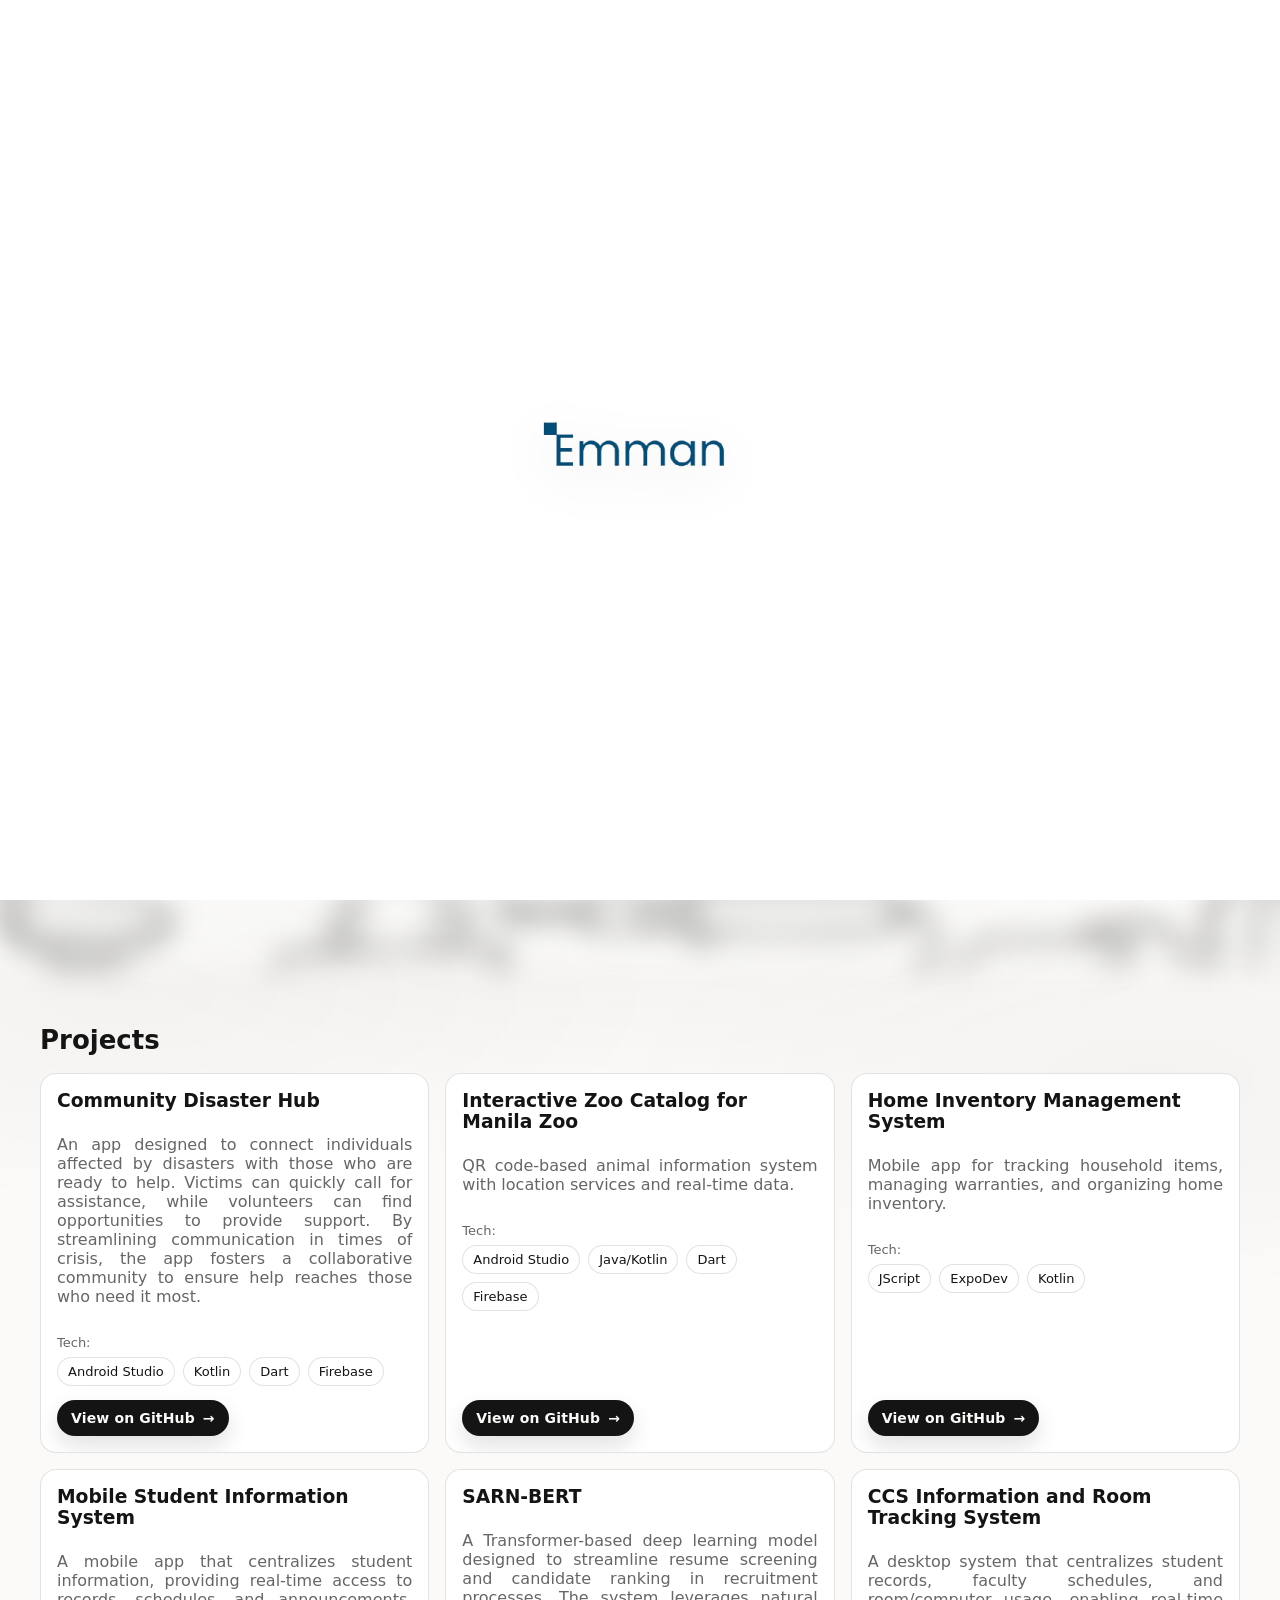
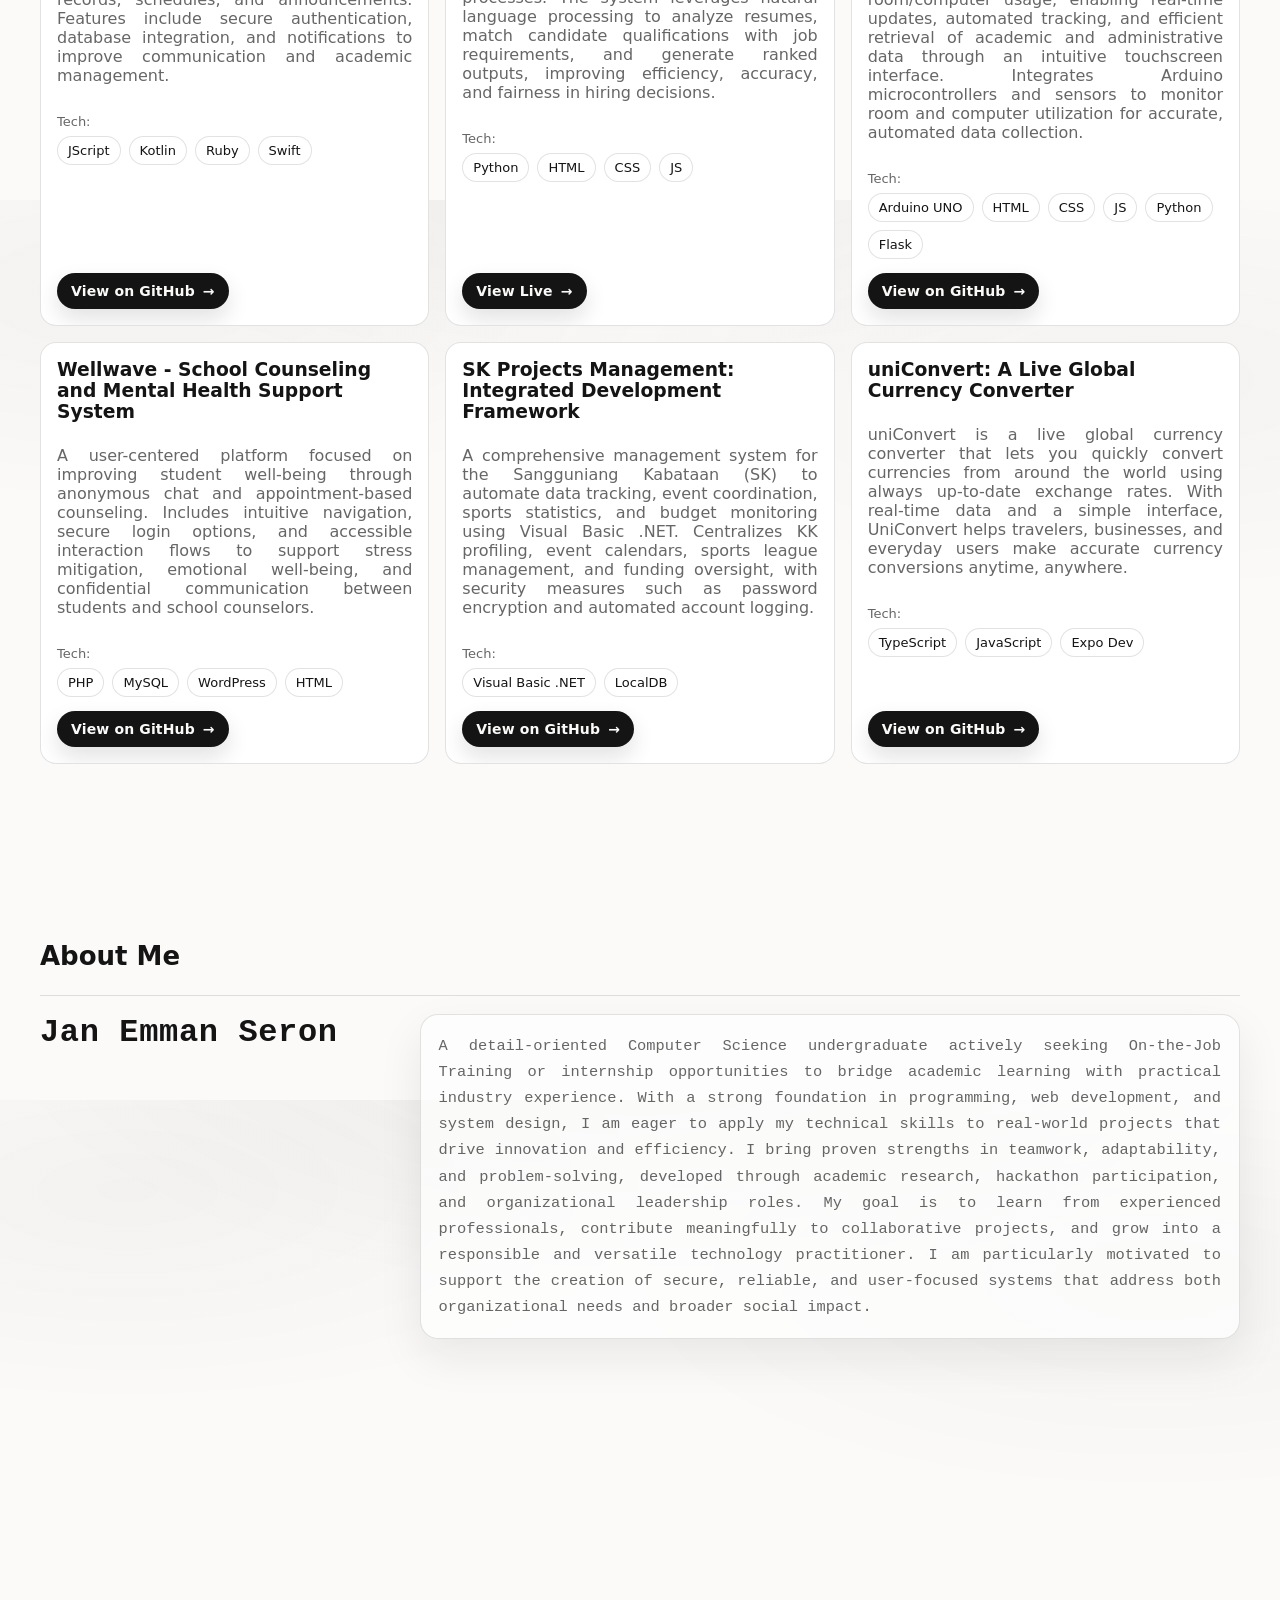
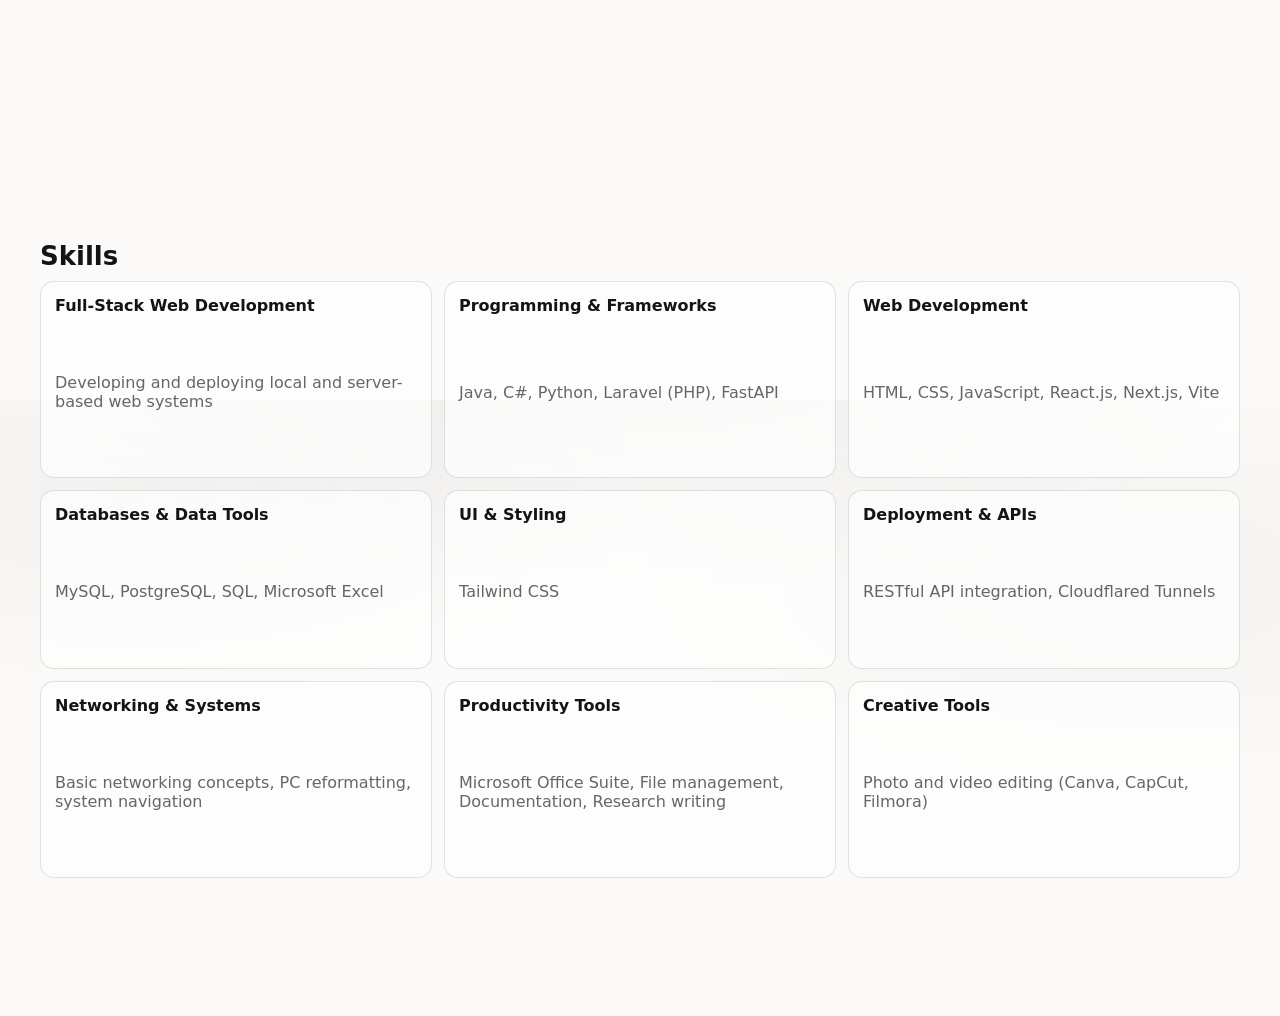
==== commit fc35f352: "Initial commit" ====
--- a/index.html
+++ b/index.html
@@ -285,6 +285,32 @@
                 <div class="card-face card-back" aria-hidden="true">
                   <img class="project-preview" src="images/SK_Projects_Management.jpg" alt="SK Projects Management screenshot" loading="lazy" />
                   <p class="card-back-title">SK Projects Management</p>
+                  <p class="card-back-hint">Click anywhere to flip back</p>
+                </div>
+              </div>
+            </article>
+
+            <article class="card" role="listitem" tabindex="0" aria-expanded="false" data-preview="images/SK_Projects_Management.jpg">
+              <div class="card-inner">
+                <div class="card-face card-front">
+                  <span class="card-hint" aria-hidden="true">Preview</span>
+                  <h3>uniConvert: A Live Global Currency Converter</h3>
+                  <p class="muted">
+                      uniConvert is a live global currency converter that lets you quickly convert currencies from around the world using always up-to-date exchange rates. With real-time data and a simple interface, UniConvert helps travelers, businesses, and everyday users make accurate currency conversions anytime, anywhere.
+                  </p>
+                  <p class="card-meta"><span class="meta-label">Tech:</span></p>
+                  <ul class="tags" aria-label="Languages and tools used">
+                    <li class="tag">TypeScript</li>
+                    <li class="tag">JavaScript</li>
+                    <li class="tag">Expo Dev</li>
+                  </ul>
+                  <div class="card-links">
+                    <a class="link-btn" href="https://github.com/sydSeron/uniconvert" target="_blank" rel="noopener noreferrer">View on GitHub</a>
+                  </div>
+                </div>
+                <div class="card-face card-back" aria-hidden="true">
+                  <img class="project-preview" src="images/uniConvert.jpg" alt="uniConvert screenshot" loading="lazy" />
+                  <p class="card-back-title">uniConvert</p>
                   <p class="card-back-hint">Click anywhere to flip back</p>
                 </div>
               </div>
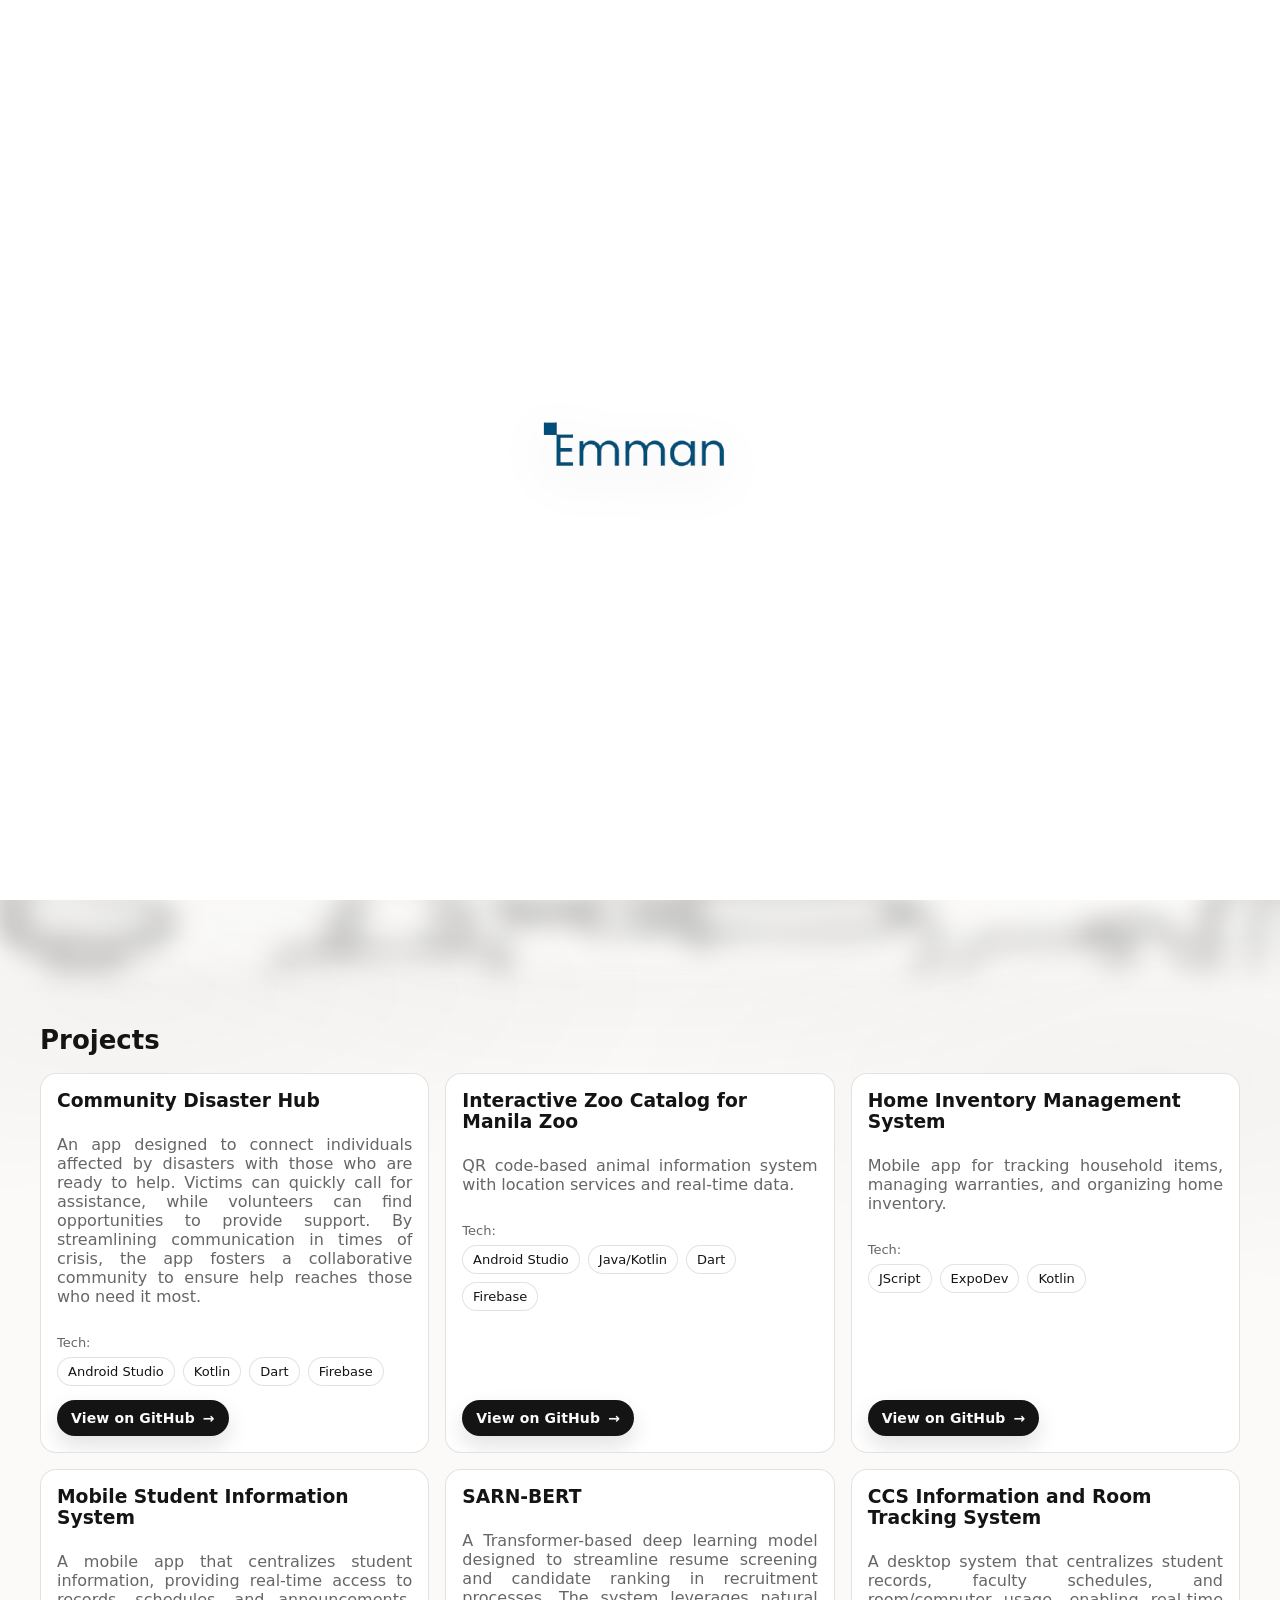
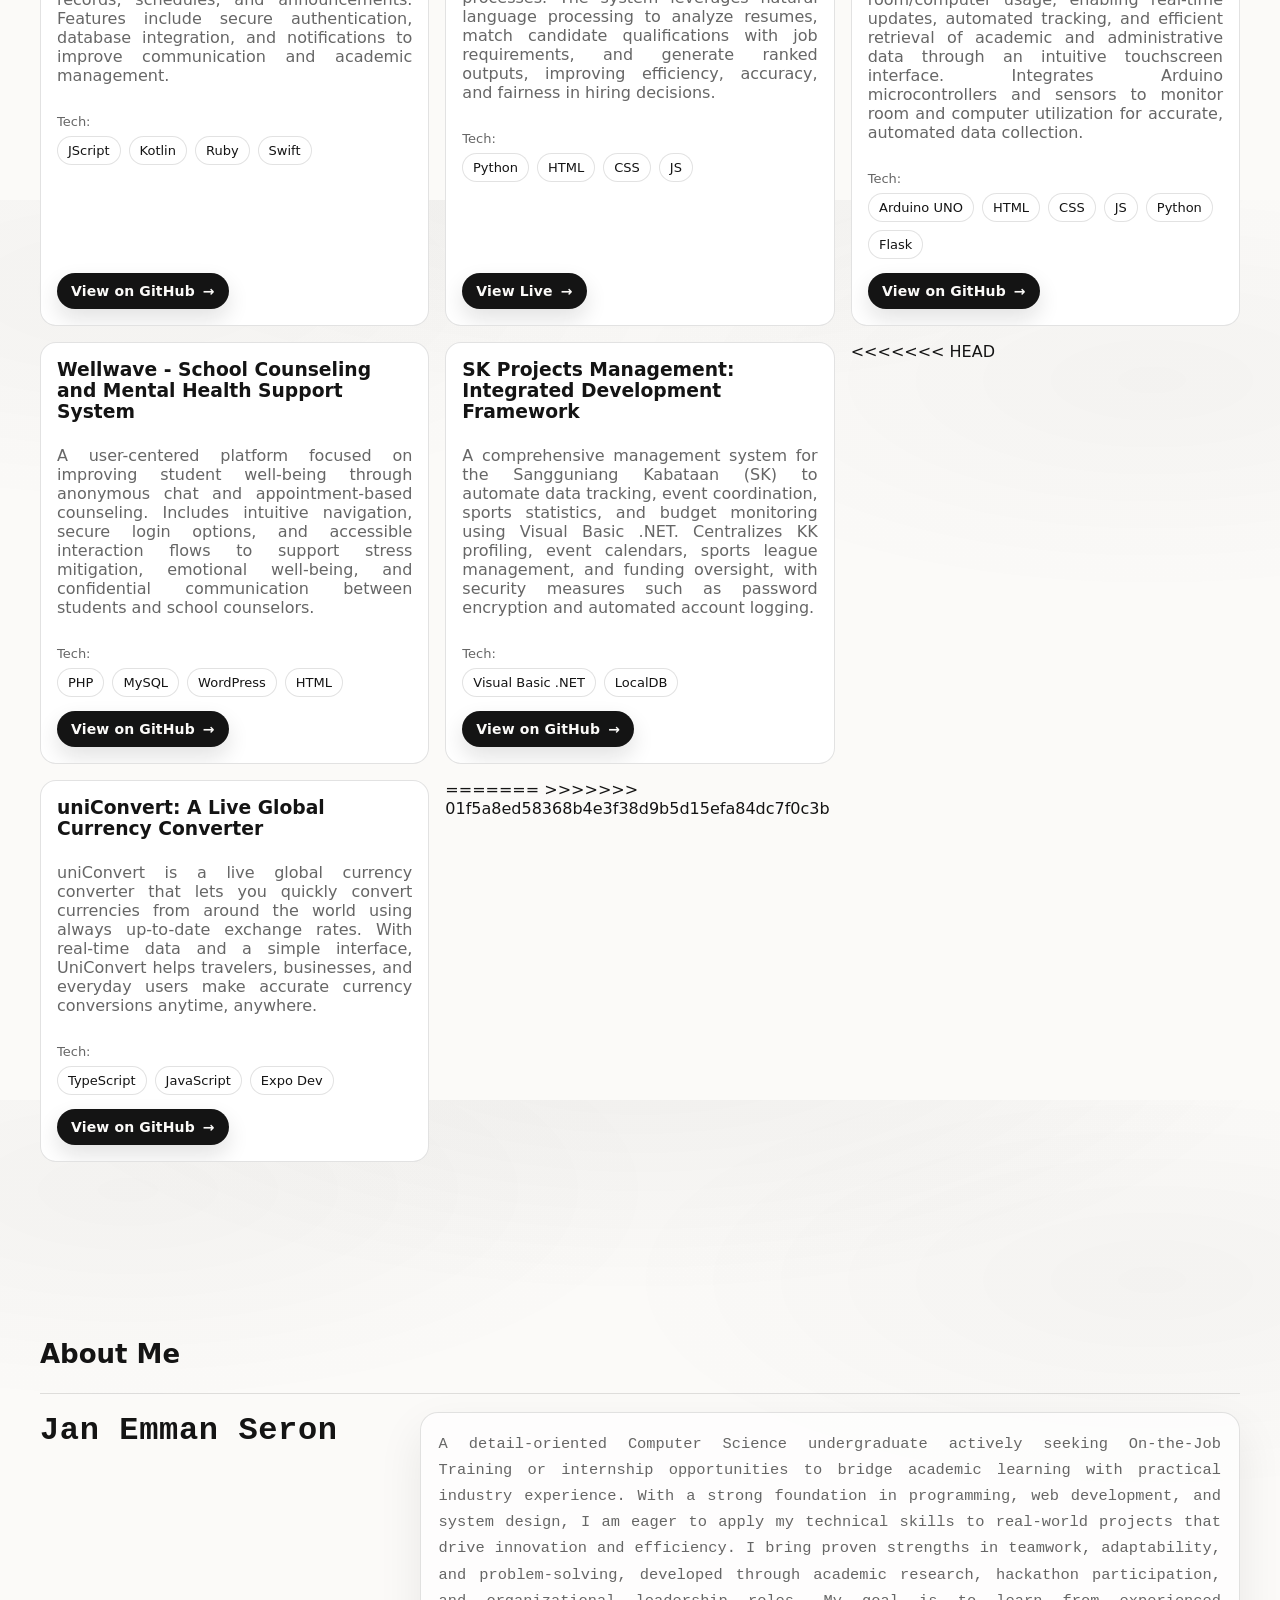
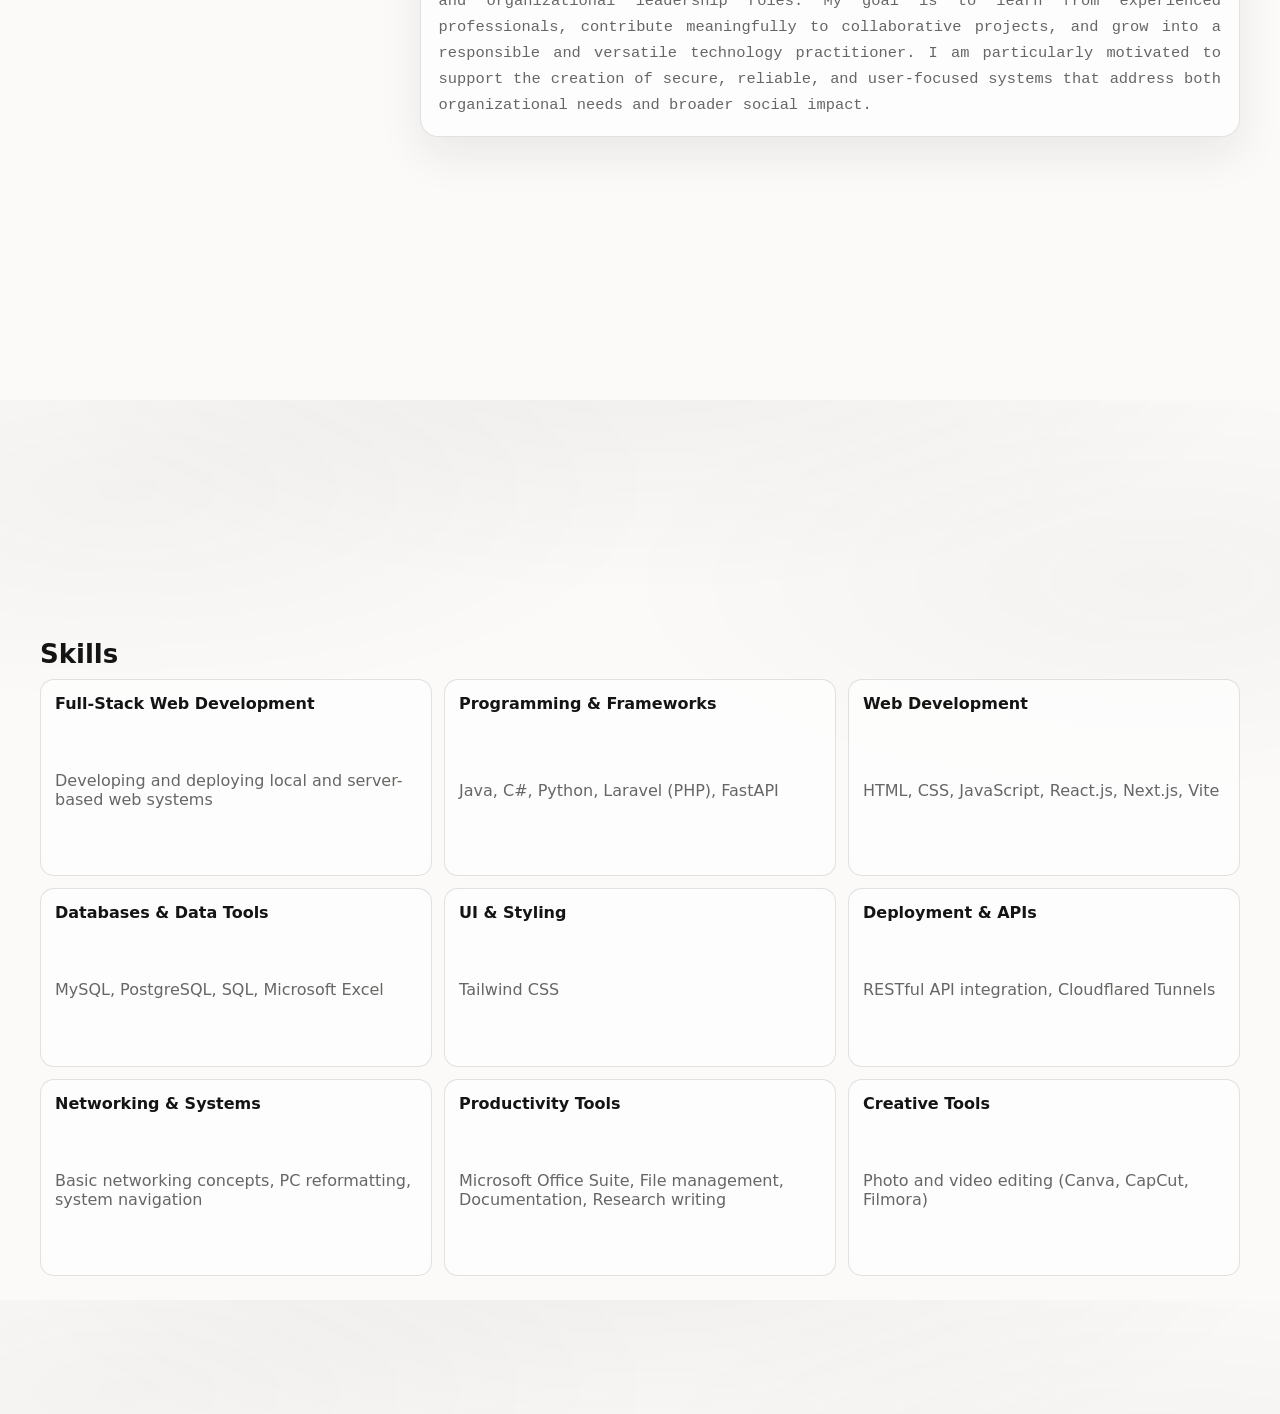
==== commit a57e0486: "Merge branch 'main' of https://github.com/sydSeron/E-Portfolio.dev" ====
--- a/index.html
+++ b/index.html
@@ -289,6 +289,7 @@
                 </div>
               </div>
             </article>
+<<<<<<< HEAD
 
             <article class="card" role="listitem" tabindex="0" aria-expanded="false" data-preview="images/SK_Projects_Management.jpg">
               <div class="card-inner">
@@ -315,6 +316,8 @@
                 </div>
               </div>
             </article>
+=======
+>>>>>>> 01f5a8ed58368b4e3f38d9b5d15efa84dc7f0c3b
           </div>
         </div>
       </section>
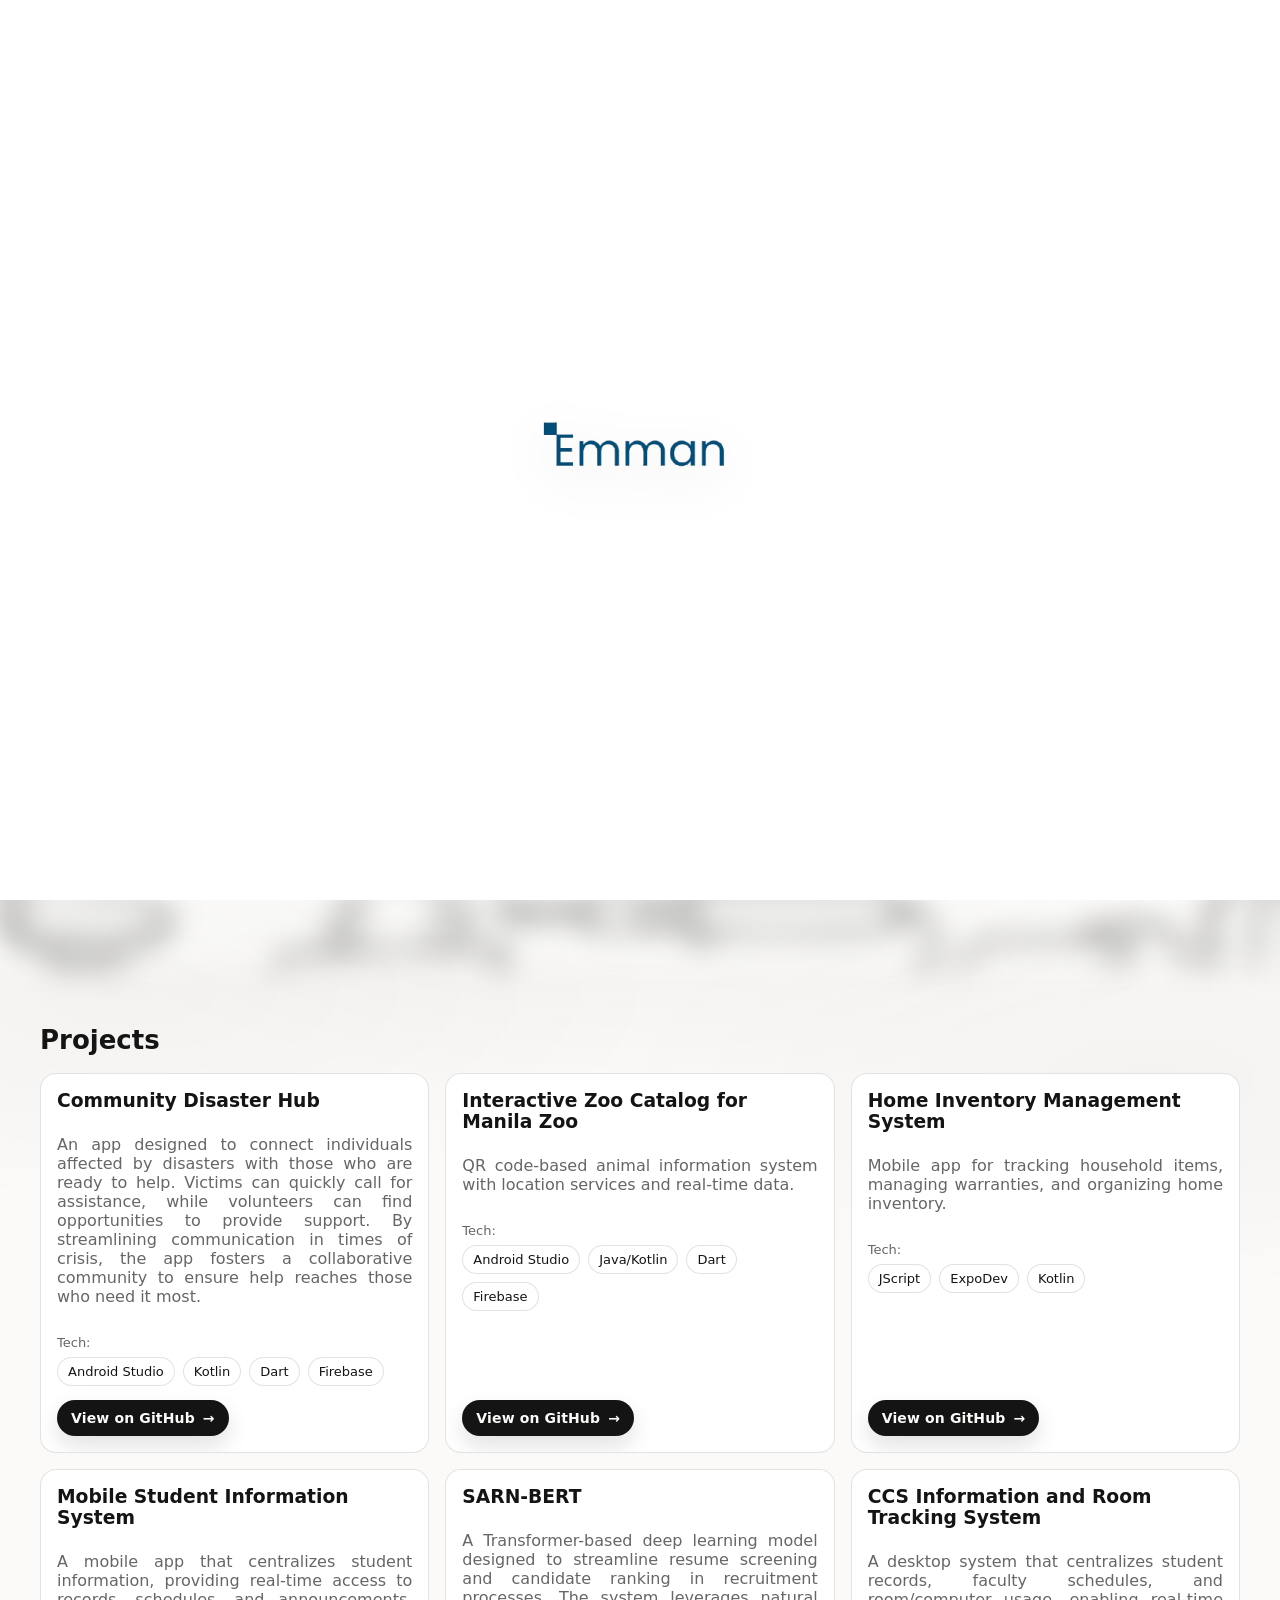
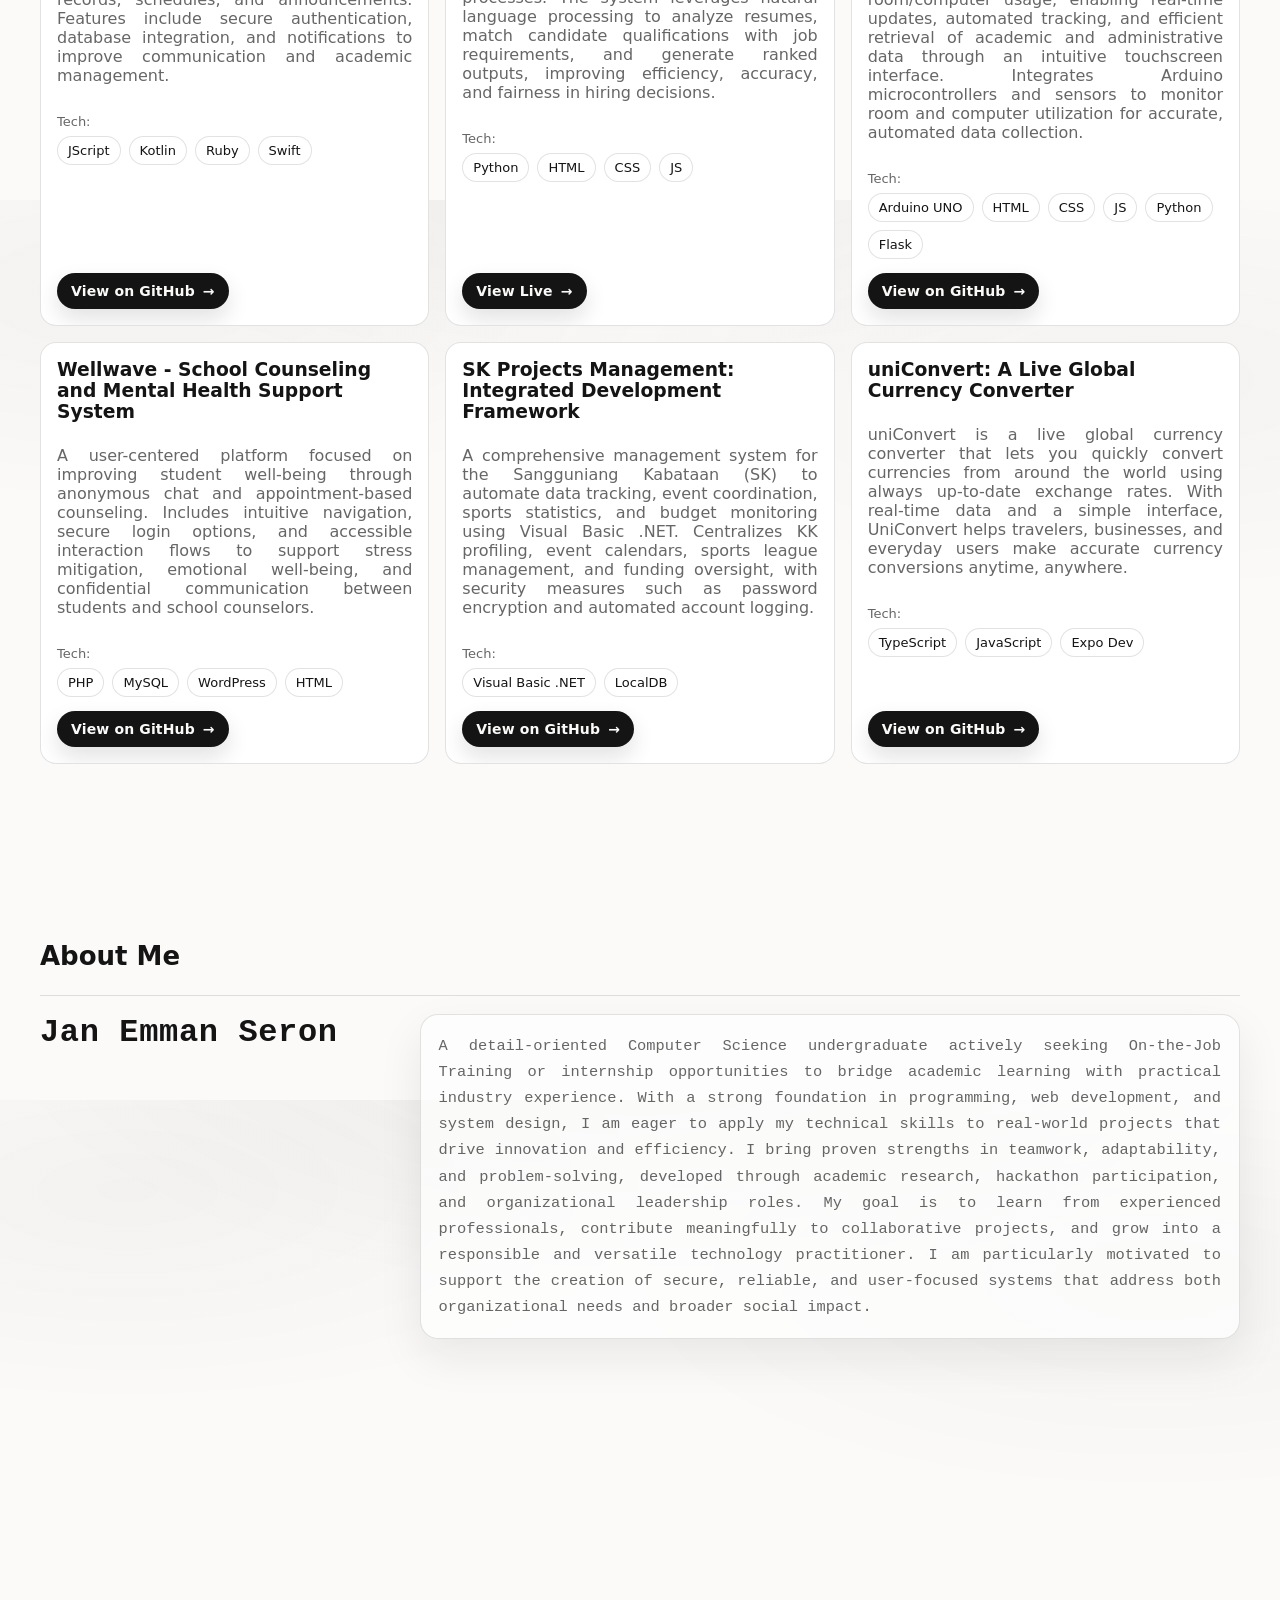
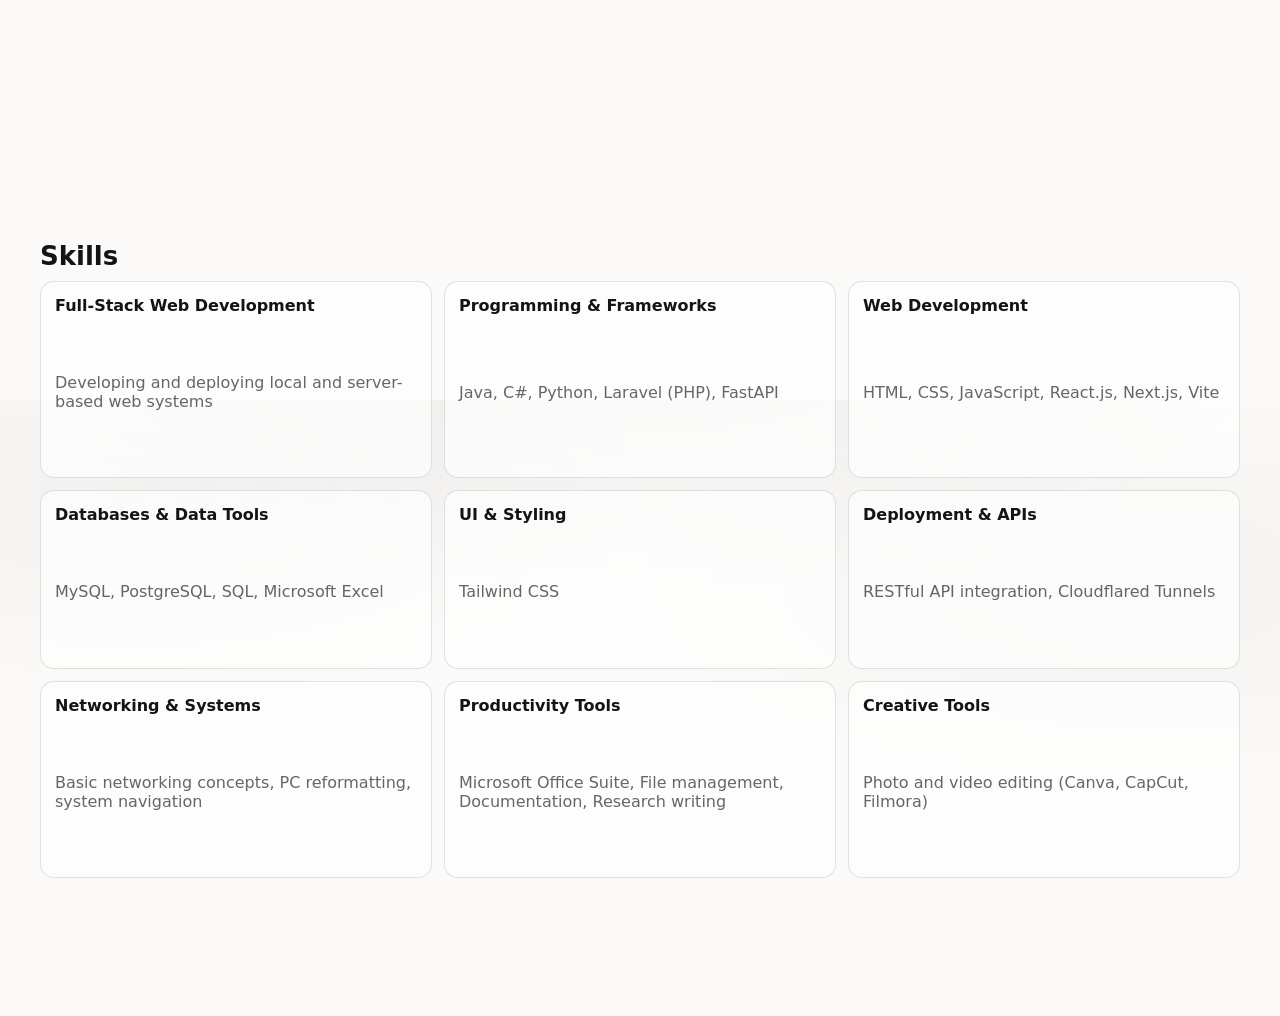
==== commit 0cdc8243: "Resolve recent project bug" ====
--- a/index.html
+++ b/index.html
@@ -289,7 +289,6 @@
                 </div>
               </div>
             </article>
-<<<<<<< HEAD
 
             <article class="card" role="listitem" tabindex="0" aria-expanded="false" data-preview="images/SK_Projects_Management.jpg">
               <div class="card-inner">
@@ -316,8 +315,6 @@
                 </div>
               </div>
             </article>
-=======
->>>>>>> 01f5a8ed58368b4e3f38d9b5d15efa84dc7f0c3b
           </div>
         </div>
       </section>
